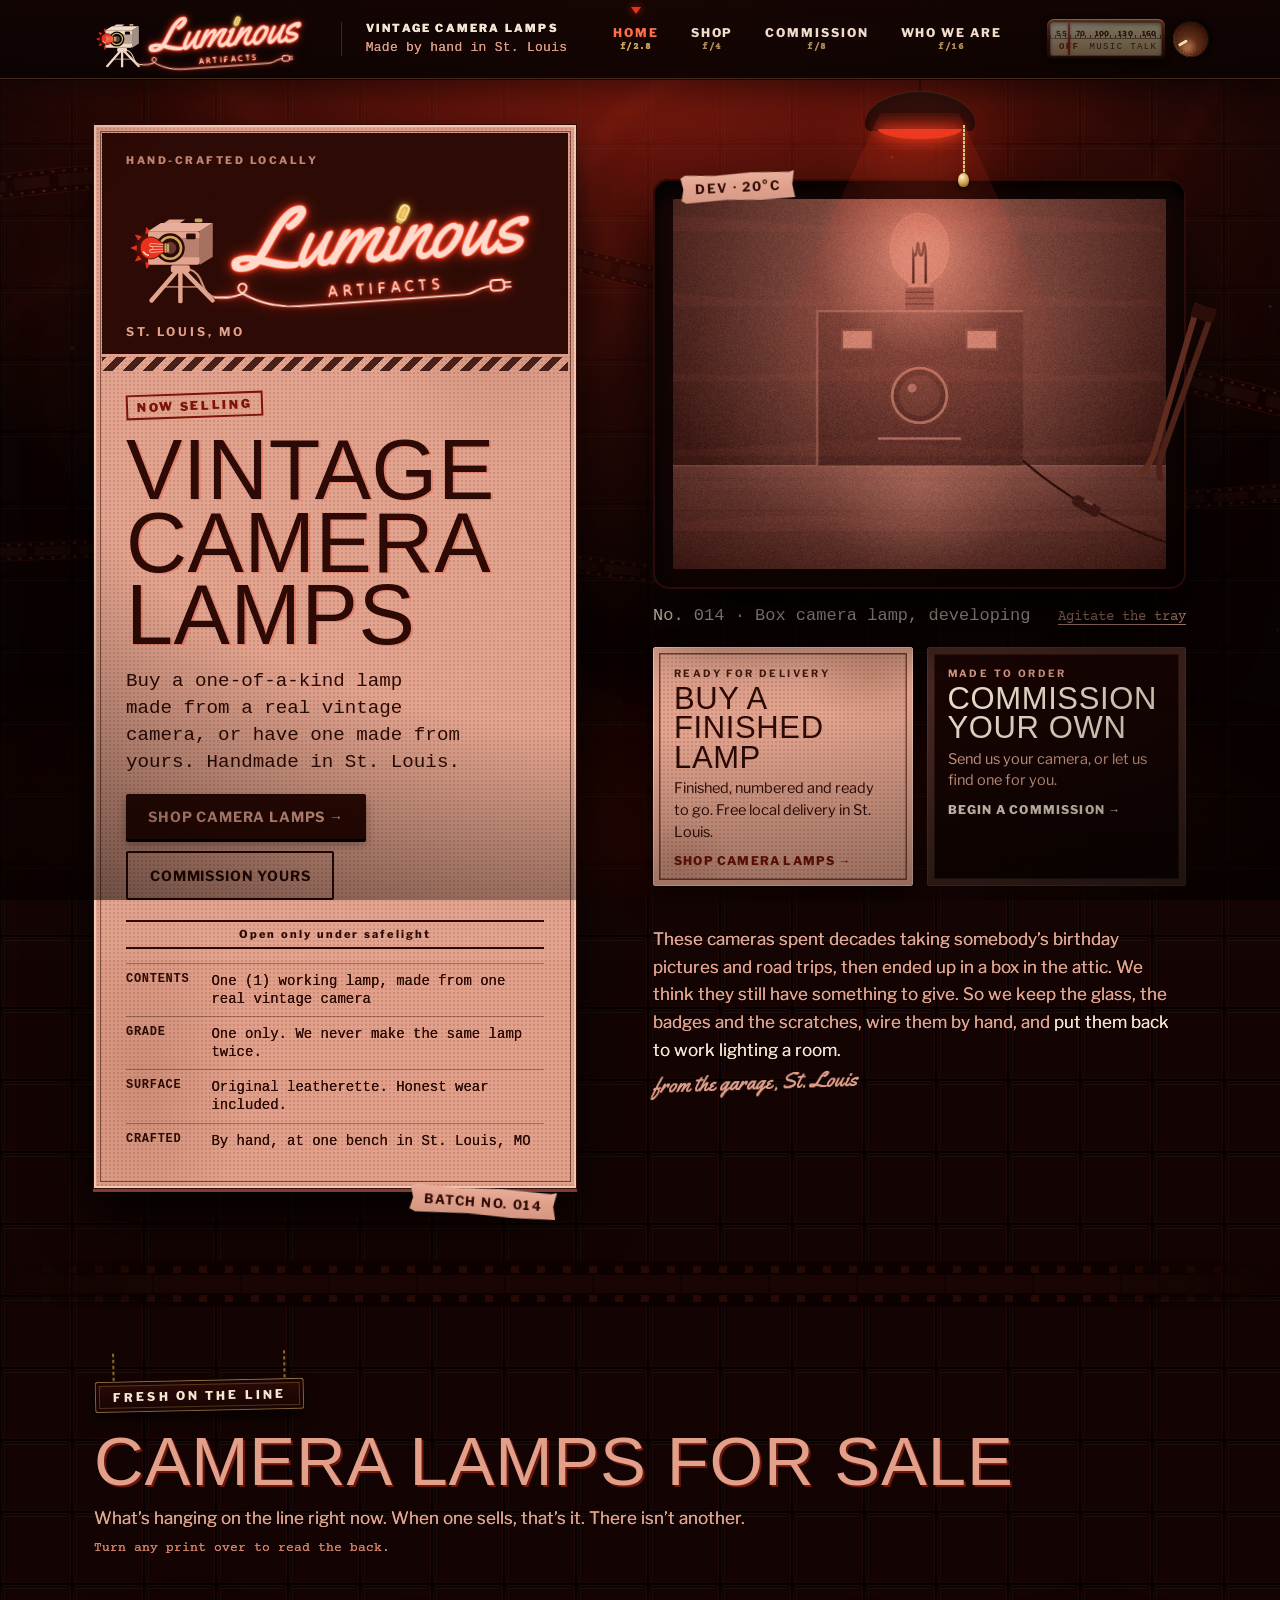
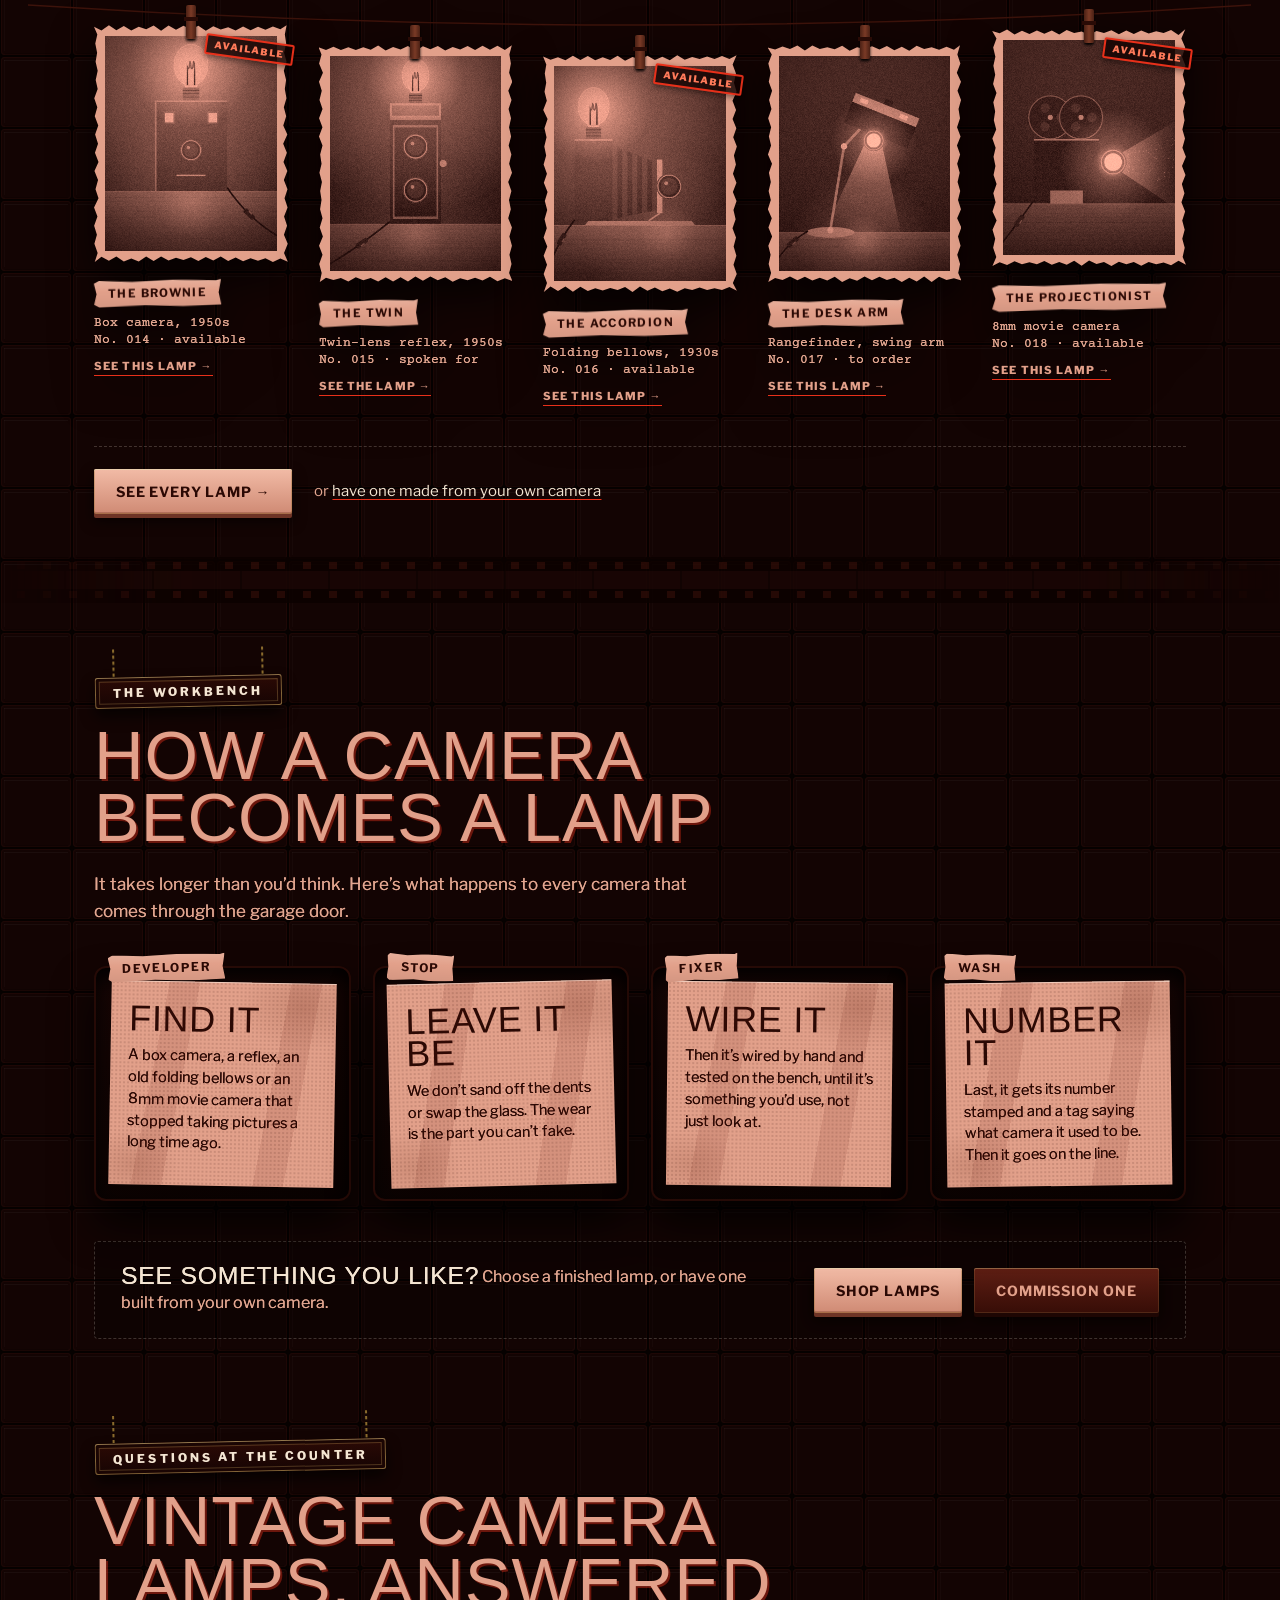
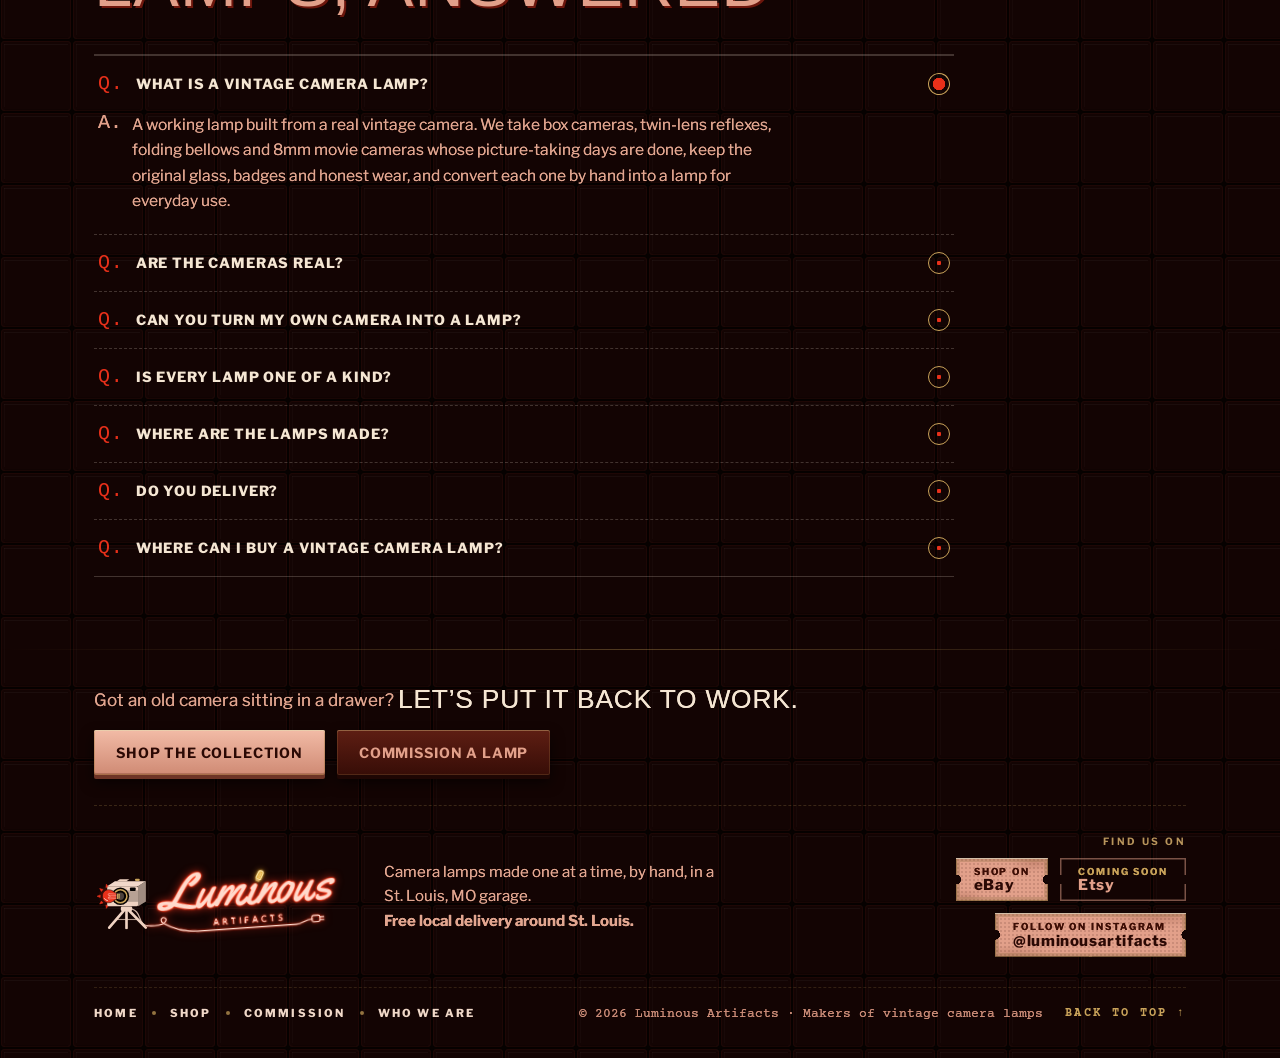
==== index.html @ 8673170c "init" ====
<!doctype html>
<html lang="en">
<head>
<meta charset="utf-8">
<title>Vintage Camera Lamps for Sale, Handmade in St. Louis | Luminous Artifacts</title>
<meta name="viewport" content="width=device-width, initial-scale=1, viewport-fit=cover">
<meta name="description" content="Shop vintage camera lamps, handmade one at a time in St. Louis, MO. Real box cameras, twin-lens reflexes and movie cameras turned into one-of-a-kind lamps.">
<meta name="theme-color" content="#140302">
<meta name="referrer" content="strict-origin-when-cross-origin">
<link rel="icon" href="brand/favicon.svg" type="image/svg+xml">
<link rel="icon" href="brand/favicon-32.png" sizes="32x32" type="image/png">
<link rel="apple-touch-icon" href="brand/apple-touch-icon.png">
<link rel="manifest" href="brand/site.webmanifest">
<meta property="og:type" content="website">
<meta property="og:site_name" content="Luminous Artifacts">
<meta property="og:title" content="Vintage Camera Lamps for Sale, Handmade in St. Louis | Luminous Artifacts">
<meta property="og:description" content="Shop vintage camera lamps, handmade one at a time in St. Louis, MO. Real box cameras, twin-lens reflexes and movie cameras turned into one-of-a-kind lamps.">
<meta property="og:image" content="https://luminousartifacts.store/brand/og-home.jpg">
<meta property="og:image:width" content="1200">
<meta property="og:image:height" content="630">
<meta property="og:image:alt" content="Luminous Artifacts neon sign: a vintage camera lamp on a tripod and the words Vintage Camera Lamps, made in St. Louis">
<meta name="twitter:card" content="summary_large_image">
<meta name="twitter:title" content="Vintage Camera Lamps for Sale, Handmade in St. Louis | Luminous Artifacts">
<meta name="twitter:description" content="Shop vintage camera lamps, handmade one at a time in St. Louis, MO. Real box cameras, twin-lens reflexes and movie cameras turned into one-of-a-kind lamps.">
<meta name="twitter:image" content="https://luminousartifacts.store/brand/og-home.jpg">
<link rel="canonical" href="https://luminousartifacts.store/">
<meta property="og:url" content="https://luminousartifacts.store/">
<meta property="og:locale" content="en_US">
<meta name="robots" content="index,follow,max-image-preview:large">
<meta name="geo.region" content="US-MO">
<meta name="geo.placename" content="St. Louis">
<script type="application/ld+json">{"@context":"https://schema.org","@graph":[{"@type":["Organization","Store"],"@id":"https://luminousartifacts.store/#business","name":"Luminous Artifacts","alternateName":"Luminous Artifacts Vintage Camera Lamps","url":"https://luminousartifacts.store/","logo":"https://luminousartifacts.store/brand/icon-512.png","image":"https://luminousartifacts.store/brand/og-home.jpg","description":"A small family-run workshop in St. Louis, Missouri that converts real vintage cameras into one-of-a-kind lamps by hand, and takes custom commissions from customers’ own cameras.","slogan":"Old cameras, put back to work.","address":{"@type":"PostalAddress","addressLocality":"St. Louis","addressRegion":"MO","addressCountry":"US"},"areaServed":{"@type":"Country","name":"United States"},"knowsAbout":["vintage camera lamps","camera lamp conversion","upcycled vintage cameras","box cameras","twin-lens reflex cameras","folding bellows cameras","8mm movie cameras"],"sameAs":["https://www.instagram.com/luminousartifacts/","https://www.ebay.com/sch/i.html?_ssn=tirol28"]},{"@type":"WebSite","@id":"https://luminousartifacts.store/#website","url":"https://luminousartifacts.store/","name":"Luminous Artifacts","publisher":{"@id":"https://luminousartifacts.store/#business"},"inLanguage":"en-US"},{"@type":"WebPage","@id":"https://luminousartifacts.store/","url":"https://luminousartifacts.store/","name":"Vintage Camera Lamps for Sale, Handmade in St. Louis | Luminous Artifacts","isPartOf":{"@id":"https://luminousartifacts.store/#website"},"about":{"@id":"https://luminousartifacts.store/#business"},"description":"Shop vintage camera lamps, handmade one at a time in St. Louis, MO. Real box cameras, twin-lens reflexes and movie cameras turned into one-of-a-kind lamps."},{"@type":"FAQPage","@id":"https://luminousartifacts.store/#faq","mainEntity":[{"@type":"Question","name":"What is a vintage camera lamp?","acceptedAnswer":{"@type":"Answer","text":"A working lamp built from a real vintage camera. We take box cameras, twin-lens reflexes, folding bellows and 8mm movie cameras whose picture-taking days are done, keep the original glass, badges and honest wear, and convert each one by hand into a lamp for everyday use."}},{"@type":"Question","name":"Are the cameras real?","acceptedAnswer":{"@type":"Answer","text":"Yes. Every lamp starts as a real camera that once took real pictures. The body, the glass and the badges are all its own. No reproductions."}},{"@type":"Question","name":"Can you turn my own camera into a lamp?","acceptedAnswer":{"@type":"Answer","text":"Yes. Send us a camera you already own, a family heirloom included, or ask us to find one for you. Fill out the commission envelope and we write back with a price and a plan. No payment is due until you say yes."}},{"@type":"Question","name":"Is every lamp one of a kind?","acceptedAnswer":{"@type":"Answer","text":"Yes. No two cameras lived the same life, so no two lamps come out the same. Each one is numbered and stamped, and wears a tag naming the camera it used to be."}},{"@type":"Question","name":"Where are the lamps made?","acceptedAnswer":{"@type":"Answer","text":"In our small family-run garage workshop in St. Louis, Missouri. Every lamp is made by hand and shipped from St. Louis."}},{"@type":"Question","name":"Do you deliver?","acceptedAnswer":{"@type":"Answer","text":"Yes. Delivery is free for local orders around St. Louis, and we bring the lamp to you ourselves. Lamps headed farther afield ship from our St. Louis workshop."}},{"@type":"Question","name":"Where can I buy a vintage camera lamp?","acceptedAnswer":{"@type":"Answer","text":"Right here in the shop, or from our eBay store. Follow @luminousartifacts on Instagram to see new lamps as they come off the bench."}}]}]}</script>
<link rel="preload" href="fonts/league-gothic-latin-400-normal.woff2" as="font" type="font/woff2" crossorigin>
<link rel="preload" href="fonts/special-elite-latin-400-normal.woff2" as="font" type="font/woff2" crossorigin>
<link rel="stylesheet" href="fonts/fonts.css">
<link rel="stylesheet" href="site.css">
</head>
<body>
<svg width="0" height="0" style="position:absolute" aria-hidden="true">
  <symbol id="mark" viewBox="0 0 64 64">
    <defs><radialGradient id="halo"><stop offset="0" stop-color="var(--safe)" stop-opacity=".55"/><stop offset="1" stop-color="var(--safe)" stop-opacity="0"/></radialGradient></defs>
    <circle cx="15.34" cy="31.50" r="11.5" fill="url(#halo)"/>
    <g fill="var(--safe)" stroke="var(--safe)" stroke-width=".5" stroke-linejoin="round"><path d="M6.14 30.20L2.94 31.50L6.14 32.80z"/><path d="M7.29 36.14L5.57 39.13L8.89 38.19z"/><path d="M8.89 24.81L5.57 23.87L7.29 26.86z"/><path d="M11.70 40.05L12.13 43.48L14.21 40.72z"/><path d="M14.21 22.28L12.13 19.52L11.70 22.95z"/></g>
    <!-- wooden tripod -->
    <path d="M30 45L15 62.4M34 45L51 62.4M32 45.5V63" stroke="currentColor" stroke-width="2.6" stroke-linecap="round"/>
    <path d="M21.6 54.4h20.8" stroke="currentColor" stroke-width="1.1" opacity=".7"/>
    <rect x="26.4" y="41.6" width="11.2" height="4.4" rx="1.2" fill="currentColor"/>
    <path d="M37.6 44.2c4 1.2 6 4.4 7.4 8.6s3.4 7 7.6 7.8" fill="none" stroke="currentColor" stroke-width="1.3" stroke-linecap="round" opacity=".85"/>
    <!-- the camera, three-quarter view -->
    <path d="M13 21.6L20.6 16.8H51L43.4 21.6z" fill="currentColor"/>
    <path d="M13 21.6L20.6 16.8H51L43.4 21.6z" fill="#fff" opacity=".12"/>
    <path d="M43.4 21.6L51 16.8V36.6L43.4 41.4z" fill="currentColor"/>
    <path d="M43.4 21.6L51 16.8V36.6L43.4 41.4z" fill="var(--mark-bg,#0a0201)" opacity=".34"/>
    <rect x="13" y="21.6" width="30.4" height="19.8" rx="1.6" fill="currentColor"/>
    <rect x="13" y="25.6" width="30.4" height="11.4" fill="var(--mark-bg,#0a0201)" opacity=".24"/>
    <rect x="35.4" y="23" width="5.6" height="3.4" rx=".7" fill="var(--mark-bg,#0a0201)"/>
    <path d="M22.4 16.8l3-2h9.4l-3 2z" fill="currentColor"/>
    <rect x="40.4" y="14.2" width="4.6" height="2.2" rx=".9" fill="var(--gold,#c9a35a)"/>
    <!-- lens -->
    <circle cx="26" cy="31.5" r="8.6" fill="var(--mark-bg,#0a0201)"/>
    <circle cx="26" cy="31.5" r="6.4" fill="none" stroke="var(--gold,#c9a35a)" stroke-width="1.5"/>
    <circle cx="26" cy="31.5" r="3.6" fill="currentColor" opacity=".3"/>
    <!-- edison bulb screwed into the lens -->
    <g transform="translate(26 31.5) rotate(-90) scale(0.82)">
      <rect x="-3.4" y="-4.2" width="6.8" height="1.6" rx=".6" fill="var(--gold,#c9a35a)"/>
      <rect x="-3.1" y="-2.3" width="6.2" height="1.5" rx=".6" fill="var(--gold,#c9a35a)"/>
      <path d="M0 -21.6c-5 0-7.9 3.6-7.9 7.6 0 3.1 1.7 5 2.9 6.5.8 1 1.2 1.8 1.2 2.9h7.6c0-1.1.4-1.9 1.2-2.9 1.2-1.5 2.9-3.4 2.9-6.5 0-4-2.9-7.6-7.9-7.6z" fill="var(--safe)" stroke="var(--mark-bg,#0a0201)" stroke-width=".55"/>
      <path d="M-2.6-5.2l-.6-8.4M-.9-5.2l-.3-9.2M.9-5.2l.3-9.2M2.6-5.2l.6-8.4M-3.2-13.6c.7-1.8 1.4-1.8 2 0s1.4 1.8 2.4 0 1.4-1.8 2 0" fill="none" stroke="#ffd2c2" stroke-width=".55" stroke-linecap="round" opacity=".9"/>
      <path d="M-5.2-15.6a5 5 0 0 1 2.4-3.6" fill="none" stroke="#ffe6da" stroke-width="1" stroke-linecap="round"/>
    </g>
  </symbol>
  <symbol id="wordmark" viewBox="0 0 320 124" overflow="visible">
    <!-- a 1950s diner neon: the name bent in glass tube, the i dotted with a little bulb, ARTIFACTS in the same tube underneath -->
    <defs>
      <filter id="neonR" x="-20%" y="-50%" width="140%" height="200%" color-interpolation-filters="sRGB">
        <feGaussianBlur in="SourceAlpha" stdDeviation="2" result="a"/><feFlood flood-color="#ff3a1a"/><feComposite in2="a" operator="in" result="g1"/>
        <feGaussianBlur in="SourceAlpha" stdDeviation="6.5" result="b"/><feFlood flood-color="#e8301a" flood-opacity=".8"/><feComposite in2="b" operator="in" result="g2"/>
        <feMerge><feMergeNode in="g2"/><feMergeNode in="g1"/><feMergeNode in="SourceGraphic"/></feMerge></filter>
      <filter id="neonY" x="-60%" y="-60%" width="220%" height="220%" color-interpolation-filters="sRGB">
        <feGaussianBlur in="SourceAlpha" stdDeviation="1.6" result="a"/><feFlood flood-color="#ffc23a"/><feComposite in2="a" operator="in" result="g1"/>
        <feGaussianBlur in="SourceAlpha" stdDeviation="5" result="b"/><feFlood flood-color="#ffae2a" flood-opacity=".75"/><feComposite in2="b" operator="in" result="g2"/>
        <feMerge><feMergeNode in="g2"/><feMergeNode in="g1"/><feMergeNode in="SourceGraphic"/></feMerge></filter>
      <clipPath id="neonNoDot" clipPathUnits="userSpaceOnUse"><path clip-rule="evenodd" d="M-40-40H360V160H-40ZM158 8H196V41H158Z"/></clipPath>
    </defs>
    <g filter="url(#neonR)" transform="rotate(-4 160 62)">
      <text x="160" y="74" text-anchor="middle" textLength="276" lengthAdjust="spacingAndGlyphs" font-family="Yellowtail,'Brush Script MT',cursive" font-size="80" fill="#ffd9cb" stroke="#ff4a2a" stroke-width="1.6" paint-order="stroke" clip-path="url(#neonNoDot)">Luminous</text>
      <g class="neon-buzz">
        <!-- a lamp cord: it coils in from the left, runs under the word and ends in a plug -->
        <g fill="none" stroke="#ffd9cb" stroke-width="1.8" stroke-linecap="round" stroke-linejoin="round">
          <path d="M-1.4 97.3c8 1 16 2 24-1c6-2 9-8 4-10s-8 5-2 9c9 6 26 16 54 16h158c10 0 14-6.5 26-6.5"/>
          <rect x="262" y="99.5" width="13" height="10" rx="3"/>
          <path d="M275 102.2h6M275 106.8h6"/>
        </g>
        <text x="162" y="104.5" text-anchor="middle" font-family="'Tilt Neon','Libre Franklin',Arial,sans-serif" font-size="15" letter-spacing="4.5" fill="#ffd9cb" stroke="#ff4a2a" stroke-width=".5" paint-order="stroke">ARTIFACTS</text>
      </g>
    </g>
    <!-- the dot of the i is a little warm-yellow radio bulb (a T14 tube with a spiral filament), floating where the dot would be and tilted with the script -->
    <g class="ibulb lit" filter="url(#neonY)" transform="rotate(-4 160 62)">
      <g fill="none" stroke-linecap="round" stroke-linejoin="round" transform="translate(183.7 28.8) rotate(28) scale(.88) translate(-173.5 -20.5)">
        <path d="M169.1 26.2V17.2c0-3.2 1.9-4.9 4.4-4.9s4.4 1.7 4.4 4.9v9c0 1-.4 1.6-1 2.4H170.1c-.6-.8-1-1.4-1-2.4z" fill="#ffc94a" fill-opacity=".5" stroke="#ffe7a6" stroke-width="2"/>
        <path d="M170.4 30.6h6.2M170.9 32.2h5.2" stroke="#e8c27a" stroke-width="1.3"/>
        <path d="M172.4 28.4L173.5 25.6M174.8 28.4V16.4L173.5 16.4" stroke="#e8c27a" stroke-width=".45" opacity=".85"/>
        <path d="M175.08 24.54L175.02 24.42L174.93 24.30L174.79 24.19L174.63 24.09L174.44 23.99L174.23 23.91L173.99 23.84L173.75 23.78L173.50 23.73L173.25 23.70L173.01 23.68L172.77 23.68L172.56 23.69L172.37 23.70L172.21 23.73L172.07 23.77L171.98 23.81L171.92 23.85L171.90 23.90L171.92 23.95M175.08 23.01L175.02 22.89L174.93 22.77L174.79 22.66L174.63 22.55L174.44 22.46L174.23 22.37L173.99 22.30L173.75 22.25L173.50 22.20L173.25 22.17L173.01 22.15L172.77 22.14L172.56 22.15L172.37 22.17L172.21 22.20L172.07 22.23L171.98 22.27L171.92 22.32L171.90 22.37L171.92 22.41M175.08 21.48L175.02 21.35L174.93 21.24L174.79 21.12L174.63 21.02L174.44 20.93L174.23 20.84L173.99 20.77L173.75 20.71L173.50 20.67L173.25 20.64L173.01 20.62L172.77 20.61L172.56 20.62L172.37 20.64L172.21 20.66L172.07 20.70L171.98 20.74L171.92 20.79L171.90 20.83L171.92 20.88M175.10 20.07L175.08 19.94L175.02 19.82L174.93 19.70L174.79 19.59L174.63 19.49L174.44 19.39L174.23 19.31L173.99 19.24L173.75 19.18L173.50 19.13L173.25 19.10L173.01 19.08L172.77 19.08L172.56 19.09L172.37 19.10L172.21 19.13L172.07 19.17L171.98 19.21L171.92 19.25L171.90 19.30L171.92 19.35M175.10 18.53L175.08 18.41L175.02 18.29L174.93 18.17L174.79 18.06L174.63 17.95L174.44 17.86L174.23 17.77L173.99 17.70L173.75 17.65L173.50 17.60L173.25 17.57L173.01 17.55L172.77 17.54L172.56 17.55L172.37 17.57L172.21 17.60L172.07 17.63L171.98 17.67L171.92 17.72L171.90 17.77L171.92 17.81M175.10 17.00L175.08 16.88L175.02 16.75L174.93 16.64L174.79 16.52L174.63 16.42L174.44 16.33L174.23 16.24L173.99 16.17L173.75 16.11L173.50 16.07L173.25 16.04L173.01 16.02L172.77 16.01L172.56 16.02L172.37 16.04L172.21 16.06L172.07 16.10L171.98 16.14L171.92 16.19L171.90 16.23L171.92 16.28" stroke="#e8b060" stroke-width="0.5" opacity=".55"/>
        <path d="M173.50 25.60L173.75 25.55L173.99 25.50L174.23 25.43L174.44 25.34L174.63 25.25L174.79 25.14L174.93 25.03L175.02 24.91L175.08 24.79L175.10 24.67L175.08 24.54M171.92 23.95L171.98 23.99L172.07 24.03L172.21 24.07L172.37 24.10L172.56 24.11L172.77 24.12L173.01 24.12L173.25 24.10L173.50 24.07L173.75 24.02L173.99 23.96L174.23 23.89L174.44 23.81L174.63 23.71L174.79 23.61L174.93 23.50L175.02 23.38L175.08 23.26L175.10 23.13L175.08 23.01M171.92 22.41L171.98 22.46L172.07 22.50L172.21 22.54L172.37 22.56L172.56 22.58L172.77 22.59L173.01 22.58L173.25 22.56L173.50 22.53L173.75 22.49L173.99 22.43L174.23 22.36L174.44 22.27L174.63 22.18L174.79 22.08L174.93 21.96L175.02 21.85L175.08 21.72L175.10 21.60L175.08 21.48M171.92 20.88L171.98 20.93L172.07 20.97L172.21 21.00L172.37 21.03L172.56 21.05L172.77 21.06L173.01 21.05L173.25 21.03L173.50 21.00L173.75 20.95L173.99 20.90L174.23 20.83L174.44 20.74L174.63 20.65L174.79 20.54L174.93 20.43L175.02 20.31L175.08 20.19L175.10 20.07M171.92 19.35L171.98 19.39L172.07 19.43L172.21 19.47L172.37 19.50L172.56 19.51L172.77 19.52L173.01 19.52L173.25 19.50L173.50 19.47L173.75 19.42L173.99 19.36L174.23 19.29L174.44 19.21L174.63 19.11L174.79 19.01L174.93 18.90L175.02 18.78L175.08 18.66L175.10 18.53M171.92 17.81L171.98 17.86L172.07 17.90L172.21 17.94L172.37 17.96L172.56 17.98L172.77 17.99L173.01 17.98L173.25 17.96L173.50 17.93L173.75 17.89L173.99 17.83L174.23 17.76L174.44 17.67L174.63 17.58L174.79 17.48L174.93 17.36L175.02 17.25L175.08 17.12L175.10 17.00M171.92 16.28L171.98 16.33L172.07 16.37L172.21 16.40L172.37 16.43L172.56 16.45L172.77 16.46L173.01 16.45L173.25 16.43L173.50 16.40" stroke="#fff6d2" stroke-width="0.5"/>
        <path d="M170.6 15.8c.4-1 1.1-1.6 2-1.8" stroke="#fffaf0" stroke-width=".6" opacity=".8"/>
      </g>
    </g>
  </symbol>
  <symbol id="lockup" viewBox="0 0 400 124" overflow="visible">
    <!-- the whole sign: the camera lamp on its tripod, its cord running into the neon and under ARTIFACTS to the plug -->
    <use href="#mark" x="0" y="10" width="104" height="104"/>
    <use href="#wordmark" x="84" y="0" width="320" height="124"/>
  </symbol>
  <symbol id="seal" viewBox="0 0 120 120">
    <circle cx="60" cy="60" r="57" fill="none" stroke="currentColor" stroke-width="2.4"/>
    <circle cx="60" cy="60" r="53" fill="none" stroke="currentColor" stroke-width=".8"/>
    <circle cx="60" cy="60" r="31" fill="none" stroke="currentColor" stroke-width="1.4"/>
    <path id="sealTop" d="M26.2 79.5 A39 39 0 1 1 93.8 79.5" fill="none"/>
    <path id="sealBot" d="M19.3 83.5 A47 47 0 0 0 100.7 83.5" fill="none"/>
    <text font-family="Libre Franklin, Arial, sans-serif" font-weight="800" font-size="8.6" letter-spacing="1.5" fill="currentColor"><textPath href="#sealTop" startOffset="50%" text-anchor="middle">LUMINOUS ARTIFACTS</textPath></text>
    <text font-family="Libre Franklin, Arial, sans-serif" font-weight="700" font-size="7.6" letter-spacing="1.2" fill="currentColor"><textPath href="#sealBot" startOffset="50%" text-anchor="middle">ST. LOUIS, MO</textPath></text>
    
    <use href="#mark" x="38" y="36" width="44" height="44"/>
  </symbol>
</svg>
<div id="iris" aria-hidden="true"><canvas id="irisCanvas"></canvas></div>
<script>try{if(sessionStorage.getItem("lc-iris")==="1")document.getElementById("iris").classList.add("run","shut")}catch(e){}document.documentElement.classList.add("fl");try{if(!localStorage.getItem("lc-visited")&&!matchMedia("(prefers-reduced-motion: reduce)").matches)document.documentElement.classList.add("first")}catch(e){}setTimeout(function(){document.documentElement.classList.remove("fl")},1600)</script>
<canvas id="atmos" aria-hidden="true"></canvas>
<div class="breath" aria-hidden="true"></div>
<div class="haze" aria-hidden="true"><i></i><i></i></div>
<div class="vignette" aria-hidden="true"></div>

<a class="skip" href="#top">Skip to content</a>
<header class="masthead" id="masthead">
  <div class="wrap mh-in">
    <a class="logo" href="./" aria-label="Luminous Artifacts, home"><svg class="wm" role="img" aria-label="Luminous Artifacts"><use href="#lockup"/></svg></a>
    <p class="mh-tag">Vintage camera lamps<span>Made by hand in St. Louis</span></p>
    <nav class="mainnav" id="mainnav" aria-label="Main">
      <ol class="marks" id="marks">
            <li><a href="./" class="on" aria-current="page">Home<small aria-hidden="true">f/2.8</small></a></li>
            <li><a href="shop.html">Shop<small aria-hidden="true">f/4</small></a></li>
            <li><a href="commission.html">Commission<small aria-hidden="true">f/8</small></a></li>
            <li><a href="about.html">Who We Are<small aria-hidden="true">f/16</small></a></li>
          </ol>
      <i class="index" id="lensIndex" aria-hidden="true"></i>
    </nav>
    <div class="mh-tools">
      <button class="sound" id="soundBtn" type="button" data-mode="off" aria-label="Sound: Off. Click to change."><span class="dial" aria-hidden="true"><span class="glass"><span class="scale"><i>55</i><i>70</i><i>100</i><i>130</i><i>160</i></span><span class="bands"><em class="b-off">Off</em><em class="b-music">Music</em><em class="b-talk">Talk</em></span><span class="needle"></span></span></span><span class="knob" aria-hidden="true"></span><span class="sl">Sound<b id="soundState">Off</b></span></button>
      <button class="menu-btn" id="menuBtn" type="button" aria-expanded="false" aria-controls="mainnav" aria-label="Open the site menu"><span class="mb-ap" aria-hidden="true"></span><span class="mb-t" aria-hidden="true"></span></button>
    </div>
  </div>
</header>

<main id="top">
  <div class="wrap bench">
    <div>
      <div class="box">
        <div class="band">
          <div class="kicker">Hand-Crafted Locally</div>
          <div class="bandtop"><svg class="bwm" role="img" aria-label="Luminous Artifacts"><use href="#lockup"/></svg></div>
          <div class="sub"><span>ST. LOUIS, MO</span></div>
        </div>
        <div class="stripes" aria-hidden="true"></div>
                <span class="forsale">Now selling</span><h1><span class="h1-main">Vintage Camera Lamps</span><span class="h1-sub">Buy a one-of-a-kind lamp made from a real vintage camera, or have one made from yours. Handmade in St.&nbsp;Louis.</span></h1><div class="hero-cta"><a class="btn solid" href="shop.html" data-cta="hero-box-shop">Shop camera lamps &rarr;</a><a class="btn" href="commission.html" data-cta="hero-box-commission">Commission yours</a></div>
        <div class="warn">Open only under safelight</div>
        <dl>
          <dt>Contents</dt><dd>One (1) working lamp, made from one real vintage camera</dd>
          <dt>Grade</dt><dd>One only. We never make the same lamp twice.</dd>
          <dt>Surface</dt><dd>Original leatherette. Honest wear included.</dd>
          <dt>Crafted</dt><dd>By hand, at one bench in St. Louis, MO</dd>
        </dl>
        <span class="tape stamp-no">batch no. 014</span>
      </div>
    </div>

    <div class="traywrap">
      <div class="lamp"><div class="cord" aria-hidden="true"></div><div class="hood" aria-hidden="true"></div><div class="glass" aria-hidden="true"></div><div class="cone" aria-hidden="true"></div><button class="pullchain" id="pullChain" type="button" aria-pressed="false" aria-label="Pull the chain to see the tray under one of our lamps" title="Pull for lamp light"><span class="links" aria-hidden="true"></span><span class="bead" aria-hidden="true"></span></button></div>
      <div class="devtray" id="devtray">
        <span class="tape">DEV · 20°C</span>
        <canvas id="trayCanvas" width="640" height="480" role="img" aria-label="A photograph of a vintage camera lamp, lit, developing in a tray"></canvas>
        <svg class="tongs" viewBox="0 0 44 180" aria-hidden="true">
          <path d="M14 0 L18 150 Q19 168 12 178" fill="none" stroke="#5d2a1e" stroke-width="6" stroke-linecap="round"/>
          <path d="M30 0 L26 150 Q25 168 32 178" fill="none" stroke="#4a2016" stroke-width="6" stroke-linecap="round"/>
          <rect x="10" y="0" width="24" height="14" rx="3" fill="#2a0d08"/>
        </svg>
      </div>
      <div class="traycap">
        <span class="hand" id="trayNote">No. 014 &middot; Box camera lamp, developing</span>
        <button type="button" id="agitate">Agitate the tray</button>
      </div>
      <div class="paths">
        <a class="path" href="shop.html" data-cta="hero-shop">
          <span class="pk">Ready for delivery</span>
          <b>Buy a finished lamp</b>
          <span class="pd">Finished, numbered and ready to go. Free local delivery in St. Louis.</span>
          <span class="pgo">Shop camera lamps &rarr;</span>
        </a>
        <a class="path" href="commission.html" data-cta="hero-commission">
          <span class="pk">Made to order</span>
          <b>Commission your own</b>
          <span class="pd">Send us your camera, or let us find one for you.</span>
          <span class="pgo">Begin a commission &rarr;</span>
        </a>
      </div>
      <p class="lede">These cameras spent decades taking somebody&rsquo;s birthday pictures and road trips, then ended up in a box in the attic. We think they still have something to give. So we keep the glass, the badges and the scratches, wire them by hand, and <strong>put them back to work lighting a room.</strong><span class="from">from the garage, St.&nbsp;Louis</span></p>
    </div>
  </div>

<div class="reel" aria-hidden="true"><div class="reel-run"></div></div>
  <section class="line-sec" id="line">
    <div class="wrap">
      <div class="head">
        <div><span class="dept">Fresh on the line</span><h2>Camera Lamps for Sale</h2></div>
        <p>What&rsquo;s hanging on the line right now. When one sells, that&rsquo;s it. There isn&rsquo;t another.<span class="hint">Turn any print over to read the back.</span></p>
      </div>
      <div id="lineRows"></div>
      <div class="seeall"><a class="btn solid" href="shop.html">See every lamp &rarr;</a><span>or <a href="commission.html">have one made from your own camera</a></span></div>
    </div>
  </section>

<div class="reel" aria-hidden="true"><div class="reel-run"></div></div>
  <section class="trays-sec" id="trays">
    <div class="wrap">
      <div class="trays-head">
        <div>
          <span class="dept">The workbench</span>
          <h2>How a Camera Becomes a Lamp</h2>
          <p>It takes longer than you&rsquo;d think. Here&rsquo;s what happens to every camera that comes through the garage door.</p>
        </div>
      </div>
      <div class="trays" id="trayRow">
        <article class="tray">
          <span class="tape">developer</span>
          <div class="sheet"><h3>Find it</h3><p>A box camera, a reflex, an old folding bellows or an 8mm movie camera that stopped taking pictures a long time ago.</p></div>
        </article>
        <article class="tray">
          <span class="tape">stop</span>
          <div class="sheet"><h3>Leave it be</h3><p>We don&rsquo;t sand off the dents or swap the glass. The wear is the part you can&rsquo;t fake.</p></div>
        </article>
        <article class="tray">
          <span class="tape">fixer</span>
          <div class="sheet"><h3>Wire it</h3><p>Then it&rsquo;s wired by hand and tested on the bench, until it&rsquo;s something you&rsquo;d use, not just look at.</p></div>
        </article>
        <article class="tray">
          <span class="tape">wash</span>
          <div class="sheet"><h3>Number it</h3><p>Last, it gets its number stamped and a tag saying what camera it used to be. Then it goes on the line.</p></div>
        </article>
      </div>
      <div class="cta-strip">
        <p><b>See something you like?</b> Choose a finished lamp, or have one built from your own camera.</p>
        <span class="cta-pair"><a class="btn solid" href="shop.html" data-cta="wwd-shop">Shop lamps</a><a class="btn" href="commission.html" data-cta="wwd-commission">Commission one</a></span>
      </div>
    </div>
  </section>

  <section class="faq-sec" id="faq">
    <div class="wrap">
      <div class="faq-head"><span class="dept">Questions at the counter</span><h2>Vintage Camera Lamps, Answered</h2></div>
      <div class="faq">
        <details open><summary>What is a vintage camera lamp?</summary><p>A working lamp built from a real vintage camera. We take box cameras, twin-lens reflexes, folding bellows and 8mm movie cameras whose picture-taking days are done, keep the original glass, badges and honest wear, and convert each one by hand into a lamp for everyday use.</p></details>
        <details><summary>Are the cameras real?</summary><p>Yes. Every lamp starts as a real camera that once took real pictures. The body, the glass and the badges are all its own. No reproductions.</p></details>
        <details><summary>Can you turn my own camera into a lamp?</summary><p>Yes. Send us a camera you already own, a family heirloom included, or ask us to find one for you. Fill out the <a href="commission.html">commission envelope</a> and we write back with a price and a plan. No payment is due until you say yes.</p></details>
        <details><summary>Is every lamp one of a kind?</summary><p>Yes. No two cameras lived the same life, so no two lamps come out the same. Each one is numbered and stamped, and wears a tag naming the camera it used to be.</p></details>
        <details><summary>Where are the lamps made?</summary><p>In our small family-run garage workshop in St. Louis, Missouri. Every lamp is made by hand and shipped from St. Louis.</p></details>
        <details><summary>Do you deliver?</summary><p>Yes. Delivery is free for local orders around St. Louis, and we bring the lamp to you ourselves. Lamps headed farther afield ship from our St. Louis workshop.</p></details>
        <details><summary>Where can I buy a vintage camera lamp?</summary><p>Right here in <a href="shop.html">the shop</a>, or from our <a class="shoplink" data-shop="ebay" href="#">eBay store</a>. Follow <a class="shoplink" data-shop="instagram" href="#">@luminousartifacts</a> on Instagram to see new lamps as they come off the bench.</p></details>
      </div>
    </div>
  </section>
</main>

<footer>
  <div class="wrap">
    <div class="foot-cta">
      <p>Got an old camera sitting in a drawer? <b>Let&rsquo;s put it back to work.</b></p>
      <span class="cta-pair"><a class="btn solid" href="shop.html" data-cta="footer-shop">Shop the collection</a><a class="btn" href="commission.html" data-cta="footer-commission">Commission a lamp</a></span>
    </div>
    <div class="foot-grid">
      <a class="foot-logo" href="#top" aria-label="Luminous Artifacts, back to top"><svg viewBox="0 0 400 124" role="img" aria-label="Luminous Artifacts"><use href="#lockup"/></svg></a>
      <p class="wholine">Camera lamps made one at a time, by hand, in a St. Louis, MO garage. <b>Free local delivery around St.&nbsp;Louis.</b></p>
      <nav class="elsewhere" aria-label="Find us elsewhere">
        <span class="ew-k">Find us on</span>
        <a class="ticket shoplink" data-shop="ebay" href="#"><small>Shop on</small>eBay</a>
        <a class="ticket shoplink" data-shop="etsy" href="#"><small>Shop on</small>Etsy</a>
        <a class="ticket shoplink" data-shop="instagram" href="#" aria-label="Follow @luminousartifacts on Instagram"><small>Follow on Instagram</small>@luminousartifacts</a>
      </nav>
    </div>
    <div class="foot-base">
      <nav class="foot-nav" aria-label="Site">
        <a href="./">Home</a><a href="shop.html">Shop</a><a href="commission.html">Commission</a><a href="about.html">Who We Are</a>
      </nav>
      <p class="fsmall">&copy; 2026 Luminous Artifacts &middot; Makers of vintage camera lamps</p>
      <a class="totop" href="#top">Back to top &uarr;</a>
    </div>
  </div>
</footer>

<script src="site.js"></script>
<script>window.LAMPS=[];</script>
<script src="shop.js"></script>
<script>
/* home: the developing tray and this week's prints */
(function(){
'use strict';
const {reduce,rng,renderScene,order,sfx}=window.LA;
const el=SHOP.el;
/* developer tray */
const tc=document.getElementById('trayCanvas'),tx=tc.getContext('2d'),TW=tc.width,TH=tc.height;
const cache={},photoCache={};
function trayImage(i){const it=SHOWN[i%SHOWN.length];
  const pk=it.image||it.assetId;if(pk){const c=photoCache[pk];if(c)return c;
    if(c===undefined){photoCache[pk]=null;const im=new Image();im.onload=()=>{photoCache[pk]=SHOP.toneCanvas(im,TW,TH);if(reduce)drawTray(performance.now())};im.onerror=()=>{photoCache[pk]=false};im.src=SHOP.src(it)}
    return null}
  const k=it.scene;return cache[k]||(cache[k]=renderScene(k,TW,TH,101+order.indexOf(k)*17))}
const DEV=6500,HOLD=4500;let SHOWN=SHOP.current(),ti=0,start=performance.now()-(reduce?0:DEV*.8);   // the first print is already coming up when you arrive
const note=document.getElementById('trayNote');
function drawTray(now){
  if(window.LA.busy()&&!reduce){requestAnimationFrame(drawTray);start+=16;return}   // hold still while the iris moves
  const el=now-start,p=reduce?1:Math.min(1,el/DEV);
  const dev=.07+.93*Math.pow(p,1.35);   // a faint latent image from the first moment, then it comes up
  // a fresh sheet slides into the tray over the last print, instead of the picture blinking out
  const sl=reduce||prevTi<0?1:Math.min(1,el/650),e=1-Math.pow(1-sl,3),sx=Math.round(TW*(1-e));
  if(sl<1){const pv=trayImage(prevTi);tx.fillStyle='rgb(228,162,140)';tx.fillRect(0,0,TW,TH);if(pv)tx.drawImage(pv,0,0)}
  tx.save();tx.translate(sx,0);
  if(sl<1){tx.fillStyle='rgba(20,3,1,.45)';tx.fillRect(-14,0,14,TH)}
  tx.fillStyle='rgb(228,162,140)';tx.fillRect(0,0,TW,TH);
  const img=trayImage(ti);if(img){tx.globalAlpha=dev;tx.drawImage(img,0,0);tx.globalAlpha=1}
  tx.restore();
  tx.fillStyle='rgba(70,10,4,.18)';tx.fillRect(0,0,TW,TH);
  if(!reduce){const t=now/1000;
    for(let k=0;k<6;k++){const y=((k*97+t*16)%(TH+60))-30;tx.fillStyle='rgba(255,120,90,.045)';tx.beginPath();tx.moveTo(0,y);
      for(let x=0;x<=TW;x+=24)tx.lineTo(x,y+Math.sin(x/70+t*1.3+k)*6);tx.lineTo(TW,y+14);tx.lineTo(0,y+14);tx.fill()}}
  if(!reduce&&el>DEV+HOLD)next();
  if(!reduce&&trayOn)requestAnimationFrame(drawTray);else trayLoop=false;
}
function setNote(){const it=SHOWN[ti%SHOWN.length];note.textContent=SHOP.noOf(it.no)+' \u00b7 '+((it.camera||'Camera').split(',')[0])+' lamp, developing'}
let prevTi=-1;function next(){prevTi=ti;ti=(ti+1)%SHOWN.length;start=performance.now();setNote()}
// only animate the tray while it's on screen and the tab is visible
let trayOn=true,trayLoop=true;
function wakeTray(){if(trayOn&&!trayLoop&&!reduce){trayLoop=true;requestAnimationFrame(drawTray)}}
if('IntersectionObserver' in window)new IntersectionObserver(es=>{trayOn=es[0].isIntersecting;wakeTray()}).observe(tc);
requestAnimationFrame(drawTray);
const dt=document.getElementById('devtray');
document.getElementById('agitate').addEventListener('click',()=>{dt.classList.remove('rock');void dt.offsetWidth;dt.classList.add('rock');sfx.slosh();next();if(reduce)drawTray(performance.now())});


const lineRows=document.getElementById('lineRows');
SHOP.onPrints(items=>{const changed=items!==SHOWN;SHOWN=items;if(changed){ti=0;start=performance.now()-(reduce?0:DEV*.8)}setNote();SHOP.renderLine(lineRows,items.slice(0,5))});
})();
</script>
</body>
</html>
---- fonts/fonts.css ----
/* the typefaces of the site, served from here (all SIL Open Font License) */
@font-face{font-family:'Yellowtail';font-style:normal;font-weight:400;font-display:swap;src:url(yellowtail-latin-400-normal.woff2) format('woff2');unicode-range:U+0000-00FF,U+0131,U+0152-0153,U+02BB-02BC,U+02C6,U+02DA,U+02DC,U+0304,U+0308,U+0329,U+2000-206F,U+20AC,U+2122,U+2191,U+2193,U+2212,U+2215,U+FEFF,U+FFFD}
@font-face{font-family:'Special Elite';font-style:normal;font-weight:400;font-display:swap;src:url(special-elite-latin-400-normal.woff2) format('woff2');unicode-range:U+0000-00FF,U+0131,U+0152-0153,U+02BB-02BC,U+02C6,U+02DA,U+02DC,U+0304,U+0308,U+0329,U+2000-206F,U+20AC,U+2122,U+2191,U+2193,U+2212,U+2215,U+FEFF,U+FFFD}
@font-face{font-family:'League Gothic';font-style:normal;font-weight:400;font-display:swap;src:url(league-gothic-latin-400-normal.woff2) format('woff2');unicode-range:U+0000-00FF,U+0131,U+0152-0153,U+02BB-02BC,U+02C6,U+02DA,U+02DC,U+0304,U+0308,U+0329,U+2000-206F,U+20AC,U+2122,U+2191,U+2193,U+2212,U+2215,U+FEFF,U+FFFD}
@font-face{font-family:'Tilt Neon';font-style:normal;font-weight:400;font-display:swap;src:url(tilt-neon-latin-400-normal.woff2) format('woff2');unicode-range:U+0000-00FF,U+0131,U+0152-0153,U+02BB-02BC,U+02C6,U+02DA,U+02DC,U+0304,U+0308,U+0329,U+2000-206F,U+20AC,U+2122,U+2191,U+2193,U+2212,U+2215,U+FEFF,U+FFFD}
@font-face{font-family:'Courier Prime';font-style:normal;font-weight:400;font-display:swap;src:url(courier-prime-latin-400-normal.woff2) format('woff2');unicode-range:U+0000-00FF,U+0131,U+0152-0153,U+02BB-02BC,U+02C6,U+02DA,U+02DC,U+0304,U+0308,U+0329,U+2000-206F,U+20AC,U+2122,U+2191,U+2193,U+2212,U+2215,U+FEFF,U+FFFD}
@font-face{font-family:'Courier Prime';font-style:normal;font-weight:700;font-display:swap;src:url(courier-prime-latin-700-normal.woff2) format('woff2');unicode-range:U+0000-00FF,U+0131,U+0152-0153,U+02BB-02BC,U+02C6,U+02DA,U+02DC,U+0304,U+0308,U+0329,U+2000-206F,U+20AC,U+2122,U+2191,U+2193,U+2212,U+2215,U+FEFF,U+FFFD}
@font-face{font-family:'Libre Franklin';font-style:normal;font-weight:400;font-display:swap;src:url(libre-franklin-latin-400-normal.woff2) format('woff2');unicode-range:U+0000-00FF,U+0131,U+0152-0153,U+02BB-02BC,U+02C6,U+02DA,U+02DC,U+0304,U+0308,U+0329,U+2000-206F,U+20AC,U+2122,U+2191,U+2193,U+2212,U+2215,U+FEFF,U+FFFD}
@font-face{font-family:'Libre Franklin';font-style:normal;font-weight:700;font-display:swap;src:url(libre-franklin-latin-700-normal.woff2) format('woff2');unicode-range:U+0000-00FF,U+0131,U+0152-0153,U+02BB-02BC,U+02C6,U+02DA,U+02DC,U+0304,U+0308,U+0329,U+2000-206F,U+20AC,U+2122,U+2191,U+2193,U+2212,U+2215,U+FEFF,U+FFFD}
@font-face{font-family:'Libre Franklin';font-style:normal;font-weight:800;font-display:swap;src:url(libre-franklin-latin-800-normal.woff2) format('woff2');unicode-range:U+0000-00FF,U+0131,U+0152-0153,U+02BB-02BC,U+02C6,U+02DA,U+02DC,U+0304,U+0308,U+0329,U+2000-206F,U+20AC,U+2122,U+2191,U+2193,U+2212,U+2215,U+FEFF,U+FFFD}
@font-face{font-family:'Libre Franklin';font-style:normal;font-weight:900;font-display:swap;src:url(libre-franklin-latin-900-normal.woff2) format('woff2');unicode-range:U+0000-00FF,U+0131,U+0152-0153,U+02BB-02BC,U+02C6,U+02DA,U+02DC,U+0304,U+0308,U+0329,U+2000-206F,U+20AC,U+2122,U+2191,U+2193,U+2212,U+2215,U+FEFF,U+FFFD}
---- site.css ----
:root{
  --black:#040100;     /* where the safelight doesn't reach */
  --safe:#e8301a;      /* the bulb */
  --paper:#e2a08a;     /* photo paper under red light */
  --paper-lo:#b97461;  /* paper in shadow */
  --ink:#2b0904;       /* type and grease pencil on paper */
  --text:#d98a72;      /* typed text on the dark */
  --dim:#6e2416;       /* faint labels on the dark */
  --cream:#f5e6d3;--cream-line:rgba(255,240,224,.2);--gold:#c9a35a;--gold-hi:#ead29a;--gold-lo:#7d6230;--gold-line:rgba(201,163,90,.28);
  --f-box:"Libre Franklin","Franklin Gothic Medium","Arial Narrow",Arial,sans-serif;
  --f-type:"Special Elite","American Typewriter","Courier New",monospace;
  --f-script:"Yellowtail","Brush Script MT","Segoe Script",cursive;
  --f-poster:"League Gothic","Oswald","Arial Narrow",Impact,sans-serif;   /* Alternate Gothic, the poster and catalog headline face of the 40s and 50s */
  --f-body:"Courier Prime","Courier New",monospace;                        /* a clean office typewriter for reading */
  --age:radial-gradient(ellipse 40% 30% at 85% 12%,rgba(90,30,10,.16),transparent 70%),radial-gradient(ellipse 30% 25% at 10% 90%,rgba(90,30,10,.14),transparent 70%),radial-gradient(rgba(43,9,4,.13) 1px,transparent 1.4px);
  --age-size:auto,auto,4px 4px;
  /* one spacing system for the whole site */
  --sec:clamp(44px,5.6vw,72px);          /* space above and below every section */
  --sec-first:clamp(26px,3.6vw,48px);    /* the first section sits closer to the header */
  --head-gap:clamp(26px,3.2vw,40px);     /* section heading to its content */
  --stack:clamp(16px,1.8vw,22px);        /* heading to paragraph, paragraph to list */
  --chain:30px;                          /* room for a hanging sign's chains */
  color-scheme:dark;
}
*{box-sizing:border-box}
[hidden]{display:none!important}
html{background:var(--black);scroll-behavior:smooth;overflow-x:clip}
body{margin:0;overflow-x:clip;color:var(--text);font:400 16.5px/1.65 var(--f-body);letter-spacing:.01em;
  background:
    radial-gradient(85vw 85vh at 50% 0%,rgba(232,48,26,.42),rgba(232,48,26,.13) 45%,rgba(0,0,0,.4) 82%) fixed,
    url("data:image/svg+xml,%3Csvg xmlns='http://www.w3.org/2000/svg' width='72' height='72'%3E%3Crect width='72' height='72' fill='%23060100'/%3E%3Crect x='1.5' y='1.5' width='69' height='69' rx='2.5' fill='%23130403'/%3E%3Crect x='1.5' y='1.5' width='69' height='69' rx='2.5' fill='none' stroke='%231e0705' stroke-width='1'/%3E%3Cpath d='M4 4.5h64' stroke='%23fff' stroke-opacity='.035' stroke-width='1.2'/%3E%3Cpath d='M4.5 4v63' stroke='%23fff' stroke-opacity='.02'/%3E%3Cpath d='M68 70h-63' stroke='%23000' stroke-opacity='.35'/%3E%3C/svg%3E"),
    var(--black)}
::selection{background:rgba(201,163,90,.35);color:#fff4e0}
a{color:inherit}
:focus-visible{outline:2px dashed var(--paper);outline-offset:4px}
p{margin:0}
p,dd,small,.out,.lede{text-shadow:0 0 .6px currentColor}
.wrap{max-width:1180px;margin:0 auto;padding-inline:clamp(16px,4vw,44px);position:relative;z-index:2}

/* ---------- shared pieces ---------- */
.tape{display:inline-block;background:linear-gradient(180deg,rgba(255,250,240,.16),rgba(255,250,240,0) 40%,rgba(0,0,0,.06)),var(--paper);color:var(--ink);
  font:700 13px/1 var(--f-box);text-transform:uppercase;letter-spacing:.12em;padding:8px 14px 7px;transform:rotate(var(--r,-1.5deg));text-decoration:none;
  clip-path:polygon(0 10%,4% 0,30% 6%,62% 0,96% 5%,100% 0,98% 50%,100% 96%,70% 100%,40% 94%,4% 100%,0 90%,2% 50%)}
.tape.kick{font-size:13px;font-weight:900;--r:-2deg;padding:7px 14px 6px;margin-bottom:14px}
/* a hanging enamel department sign, the kind that hung over each counter of a camera shop */
.dept{position:relative;display:inline-block;margin:0 0 18px;padding:10px 18px 9px;font:800 12px/1 var(--f-box);letter-spacing:.26em;text-transform:uppercase;color:var(--cream);
  background:linear-gradient(#2c0a05,#160403);border-radius:3px;transform:rotate(-1.2deg);transform-origin:50% -30px;
  box-shadow:inset 0 1px 0 rgba(255,240,224,.12),inset 0 0 0 1px rgba(201,163,90,.6),inset 0 0 0 4px #1a0503,inset 0 0 0 5px rgba(201,163,90,.3),0 8px 14px rgba(0,0,0,.65)}
.dept::before,.dept::after{content:"";position:absolute;bottom:100%;width:2px;height:28px;background:repeating-linear-gradient(#8a6a2c 0 3px,#3a2a10 3px 4px,transparent 4px 6px)}
.dept::before{left:18px}.dept::after{right:18px}
.hand{font-family:var(--f-type);font-style:normal;font-weight:400}
h2{font:400 clamp(2.7rem,5.4vw,4.3rem)/.9 var(--f-poster);text-transform:uppercase;letter-spacing:.012em;color:var(--paper);text-shadow:2px 2px 0 rgba(232,48,26,.42);margin:0;text-wrap:balance}

/* bakelite buttons with a brass edge */
.btn{display:inline-flex;align-items:center;gap:10px;font:700 14px/1 var(--f-box);letter-spacing:.06em;text-transform:uppercase;
  padding:16px 22px 15px;text-decoration:none;cursor:pointer;border:0;border-radius:6px;
  background:linear-gradient(#5e1e13,#370d07);color:var(--paper);
  box-shadow:inset 0 1px 0 rgba(234,210,154,.28),inset 0 0 0 1px rgba(201,163,90,.18),0 4px 0 #1e0603,0 7px 14px rgba(0,0,0,.65);
  transition:transform .05s,box-shadow .05s,filter .15s}
.btn.solid{background:linear-gradient(#f2bba6,#cf8a74);color:var(--ink);
  box-shadow:inset 0 1px 0 rgba(255,244,214,.55),inset 0 0 0 1px rgba(150,110,40,.35),inset 0 -2px 0 rgba(90,30,10,.25),0 4px 0 #6e3426,0 7px 14px rgba(0,0,0,.65)}
.btn:hover{filter:brightness(1.12)}
.btn:active{transform:translateY(3px);box-shadow:inset 0 1px 0 rgba(234,210,154,.2),0 1px 0 #1e0603,0 2px 4px rgba(0,0,0,.6)}
.btn.solid:active{box-shadow:inset 0 1px 0 rgba(255,244,214,.3),0 1px 0 #6e3426,0 2px 4px rgba(0,0,0,.6)}

/* ---------- header: one slim bar, logo on the left, menu on the right; it stays put while you scroll ---------- */
.masthead{position:sticky;top:0;z-index:70;
  background:linear-gradient(rgba(16,4,3,.96),rgba(9,2,1,.93));-webkit-backdrop-filter:blur(8px);backdrop-filter:blur(8px);
  border-bottom:1px solid rgba(201,163,90,.24);box-shadow:0 1px 0 rgba(0,0,0,.6),0 12px 28px rgba(0,0,0,.45)}
.mh-in{display:flex;align-items:center;gap:clamp(14px,2.4vw,32px);min-height:78px}
.masthead .logo{flex:none;display:block;text-decoration:none;color:#f0d3c2;border-radius:6px}
.masthead .wm{display:block;width:216px;height:67px;overflow:visible;--mark-bg:var(--black)}
/* the menu: four stops, each with its f-number; a red aperture pointer sits over the page you're on */
.mainnav{position:relative;margin-left:auto}
/* what we make, said once in the header on every page */
.mh-tag{margin:0;padding-left:clamp(14px,2vw,24px);border-left:1px solid rgba(240,211,194,.18);font:800 11px/1.25 var(--f-box);letter-spacing:.2em;text-transform:uppercase;color:var(--cream);white-space:nowrap}
.mh-tag span{display:block;margin-top:4px;font:400 13px/1.2 var(--f-type);letter-spacing:.02em;text-transform:none;color:#d99a85}
@media (max-width:1180px){.mh-tag{display:none}}
.marks{list-style:none;margin:0;padding:0;display:flex;gap:2px}
.marks a{position:relative;display:grid;justify-items:center;align-content:center;gap:3px;min-height:52px;padding:6px 15px;border-radius:6px;
  text-decoration:none;color:#f2dccb;font:800 12px/1 var(--f-box);letter-spacing:.16em;text-transform:uppercase;white-space:nowrap;transition:color .2s,background .2s}
.marks a small{font:700 10px/1 var(--f-body);letter-spacing:.04em;color:#a98652;text-transform:none}
.marks a:hover{color:var(--paper);background:rgba(255,236,228,.05)}
.marks a:focus-visible{outline:2px dashed var(--paper);outline-offset:2px}
.marks a.on{color:#ff6a48}
.marks a.on small{color:var(--gold)}
.mainnav .index{position:absolute;top:-6px;left:0;width:0;height:0;margin-left:-5px;border-left:5px solid transparent;border-right:5px solid transparent;border-top:7px solid var(--safe);
  filter:drop-shadow(0 0 4px rgba(255,40,20,.8));transition:left .55s cubic-bezier(.3,1.4,.45,1);pointer-events:none}
.mh-tools{display:flex;align-items:center;gap:10px;flex:none}
/* the sound knob: off, music, talk radio */
.sound{display:flex;align-items:center;gap:9px;min-height:44px;background:none;border:0;padding:0;cursor:pointer;color:var(--dim);font:700 10px/1.25 var(--f-box);letter-spacing:.14em;text-transform:uppercase;text-align:left}
.sound .knob{width:40px;height:40px;border-radius:50%;flex:none;position:relative;transition:transform .25s;
  background:radial-gradient(circle at 38% 30%,#f0c4a8 0 6%,#8a3a22 7%,#4a1408 60%,#2a0704);
  box-shadow:0 3px 6px rgba(0,0,0,.8),inset 0 0 0 3px rgba(0,0,0,.25),inset 0 0 0 4px rgba(201,163,90,.45)}
.sound .knob::before{content:"";position:absolute;inset:2px;border-radius:50%;background:repeating-conic-gradient(rgba(0,0,0,.35) 0 4deg,transparent 4deg 12deg);-webkit-mask:radial-gradient(circle,transparent 62%,#000 63%);mask:radial-gradient(circle,transparent 62%,#000 63%)}
.sound .knob::after{content:"";position:absolute;left:50%;top:4px;width:3px;height:11px;margin-left:-1.5px;background:var(--gold-hi);border-radius:2px}
.sound[data-mode="off"] .knob{transform:rotate(-120deg)}
.sound[data-mode="music"] .knob{transform:rotate(0deg)}
.sound[data-mode="talk"] .knob{transform:rotate(120deg)}
.sound:hover .knob{filter:brightness(1.15)}
.sound .sl{display:block;min-width:52px;font:700 9px/1.3 var(--f-box);letter-spacing:.16em;text-transform:uppercase;color:#b9906a}
.sound .sl b{display:block;font:800 12px/1.2 var(--f-box);letter-spacing:.12em;color:var(--cream);margin-top:2px}
/* phones and narrow windows: a Menu button opens the stops as a drop-down list */
.menu-btn{display:none;align-items:center;gap:9px;min-height:44px;padding:0 14px 0 10px;border-radius:999px;border:1.5px solid rgba(226,160,138,.35);
  background:rgba(0,0,0,.3);color:#f2dccb;font:800 11px/1 var(--f-box);letter-spacing:.16em;text-transform:uppercase;cursor:pointer}
.menu-btn:hover{border-color:var(--paper)}
.menu-btn:focus-visible{outline:2px dashed var(--paper);outline-offset:2px}
.mb-ap{position:relative;width:20px;height:20px;border-radius:50%;border:1.5px solid var(--gold);flex:none}
.mb-ap::after{content:"";position:absolute;inset:6px;border-radius:50%;background:var(--safe);transition:inset .25s}
.masthead.open .mb-ap::after{inset:2px}
html{scroll-padding-top:96px}

/* looking through the lens: the iris closes, the view changes, the iris opens and the focus pulls in */
#iris{position:fixed;inset:0;z-index:95;pointer-events:none;display:none}
#iris.run{display:block}
#iris.shut{background:#060606}
#iris canvas{position:absolute;inset:0;width:100%;height:100%;display:block}
/* main always sits above the room (film strips, glow, haze). Without this, the blur of the focus pull or the arrival fade
   turns main into its own layer at level 0 and the film strips draw over the cards until the effect ends */
main{position:relative;z-index:2}
main.pull{filter:blur(5px);transition:none}
main.pull-in{filter:blur(0);transition:filter .6s cubic-bezier(.2,.7,.2,1);will-change:filter}

/* ---------- the room: safelight, haze, drifting film ---------- */
#atmos{position:fixed;inset:0;width:100%;height:100%;pointer-events:none;z-index:1}
.breath{position:fixed;inset:0;pointer-events:none;z-index:1;background:radial-gradient(60vw 50vh at 50% 0%,rgba(255,50,25,.16),transparent 70%);animation:breathe 7s ease-in-out infinite}
@keyframes breathe{0%,100%{opacity:.35}50%{opacity:1}}
.vignette{position:fixed;inset:0;pointer-events:none;z-index:58;background:radial-gradient(ellipse 90% 80% at 50% 40%,transparent 52%,rgba(0,0,0,.7) 100%)}
.haze{position:fixed;left:0;right:0;bottom:0;height:34vh;pointer-events:none;z-index:1;overflow:hidden;opacity:.55}
.haze i{position:absolute;bottom:-10vh;left:-30%;width:160%;height:40vh;border-radius:50%;
  background:radial-gradient(ellipse at 50% 60%,rgba(170,30,15,.22),transparent 65%);animation:drift 38s ease-in-out infinite alternate}
.haze i+i{left:-50%;animation-duration:52s;animation-direction:alternate-reverse;opacity:.7}
@keyframes drift{from{transform:translateX(-8%) scaleY(1)}to{transform:translateX(10%) scaleY(1.25)}}
/* every so often the old safelight stutters */
body.flick .lamp .glass,body.flick .lamp .cone,body.flick .breath{animation:none;opacity:.25;transition:opacity .04s}
/* a film strip between sections stands in for part of the gap, so the rhythm stays even either side of it */
:is(section,.bench):has(+ .reel){padding-bottom:calc(var(--sec) * .6)}
.reel + :is(section,.bench){padding-top:calc(var(--sec) * .6)}
/* sections that open with a hanging sign leave room for its chains */
section:has(.dept){padding-top:calc(var(--sec) + var(--chain))}
.reel + section:has(.dept){padding-top:calc(var(--sec) * .6 + var(--chain))}
/* two sections back to back share one gap instead of stacking two */
:is(section,.bench) + section{padding-top:0}
:is(section,.bench) + section:has(.dept){padding-top:var(--chain)}
/* film between sections, advancing as you scroll */
.reel{position:relative;z-index:2;height:46px;margin-block:0;overflow:hidden;opacity:.85;
  -webkit-mask-image:linear-gradient(90deg,transparent,#000 15%,#000 85%,transparent);mask-image:linear-gradient(90deg,transparent,#000 15%,#000 85%,transparent)}
.reel-run{position:absolute;left:-200px;right:-200px;top:0;bottom:0;will-change:transform;background:
  repeating-linear-gradient(90deg,transparent 0 9px,#2a0b06 9px 17px,transparent 17px 26px) 0 5px/100% 7px no-repeat,
  repeating-linear-gradient(90deg,transparent 0 9px,#2a0b06 9px 17px,transparent 17px 26px) 0 34px/100% 7px no-repeat,
  repeating-linear-gradient(90deg,#120403 0 2px,#1b0705 2px 88px) 0 14px/100% 18px no-repeat,#0c0201}
/* below the fold, things surface out of the paper as they reach the light */
.will-dev{opacity:.5;filter:blur(2.5px) contrast(.5) brightness(.75) sepia(.2);transition:opacity 2.2s ease-out,filter 2.6s cubic-bezier(.3,.6,.2,1)}
.will-dev.developed{opacity:1;filter:none}


@keyframes sway{0%,100%{transform:rotate(-1.1deg)}50%{transform:rotate(1.3deg)}}
.pin{position:absolute;top:-20px;left:50%;width:10px;height:34px;margin-left:-5px;z-index:2;
  background:linear-gradient(90deg,#4a2014,#7a3a26 50%,#4a2014);border-radius:2px;box-shadow:0 2px 3px #000}
.pin::after{content:"";position:absolute;left:-2px;right:-2px;top:12px;height:4px;background:#2a0b06}

.cta-strip{margin-top:var(--head-gap);display:flex;flex-wrap:wrap;align-items:center;justify-content:space-between;gap:16px 28px;padding:22px 26px;border:1.5px dashed var(--cream-line);border-radius:4px;background:rgba(0,0,0,.25)}
.cta-strip p{max-width:60ch;font-size:16px}
.cta-strip b{font-family:var(--f-box);font-weight:800;color:var(--cream)}
.cta-pair{display:flex;flex-wrap:wrap;gap:12px}


/* ---------- footer: the stamp on the back of every print ---------- */
footer{position:relative;z-index:2;padding-block:calc(var(--sec) * .5) 22px;font-size:13px;color:var(--text);
  border-top:1px solid transparent;border-image:linear-gradient(90deg,transparent,rgba(201,163,90,.35),transparent) 1}
footer .wrap{display:grid;gap:30px}
.foot-grid{display:grid;grid-template-columns:250px minmax(0,1fr) auto;gap:22px 40px;align-items:center}
/* the same neon sign as the header, signing off the page */
.foot-logo{display:block;text-decoration:none}
.foot-logo svg{display:block;width:100%;height:auto;aspect-ratio:400/124;color:#f0d3c2;--mark-bg:var(--black);overflow:visible}
.foot-nav{display:flex;flex-wrap:wrap}
.foot-nav a{display:inline-flex;align-items:center;min-height:44px;font:800 11px/1 var(--f-box);letter-spacing:.2em;text-transform:uppercase;color:#f0d8c8;text-decoration:none}
.foot-nav a+a::before{content:"";display:inline-block;width:4px;height:4px;margin:0 14px 2px;border-radius:50%;background:var(--gold);opacity:.7;vertical-align:middle}
.foot-nav a:hover{color:var(--paper)}
.foot-base{display:flex;flex-wrap:wrap;align-items:center;gap:0 22px;padding-top:4px;border-top:1px dashed rgba(201,163,90,.18)}
.foot-base .fsmall{margin-left:auto}
.totop{display:inline-flex;align-items:center;min-height:44px;font:800 10px/1 var(--f-box);letter-spacing:.2em;text-transform:uppercase;color:#a98652;text-decoration:none}
.totop:hover{color:var(--gold-hi)}
.foot-cta{display:flex;flex-wrap:wrap;align-items:center;justify-content:space-between;gap:16px 26px;padding:0 0 30px;border-bottom:1px dashed rgba(201,163,90,.22)}
.foot-cta p{font-size:17px}
.foot-cta b{font-family:var(--f-box);font-weight:800;color:var(--cream)}
.wholine{font-size:15px;max-width:44ch}
.shoplink.pending{opacity:.7;cursor:default}
.elsewhere{display:flex;flex-wrap:wrap;align-items:center;justify-content:flex-end;gap:12px;max-width:430px}
.elsewhere .ew-k{flex-basis:100%;text-align:right}
.elsewhere .ew-k{font:700 10px/1 var(--f-box);letter-spacing:.24em;text-transform:uppercase;color:#b8955c}
.ticket{position:relative;display:grid;gap:2px;padding:9px 18px 8px;text-decoration:none;color:var(--ink);background:var(--age),var(--paper);background-size:var(--age-size),auto;
  font:800 15px/1 var(--f-box);letter-spacing:.04em;transition:transform .15s;
  box-shadow:inset 0 1px 0 rgba(255,250,240,.55),inset 0 0 0 1px rgba(125,98,48,.55),inset 0 0 0 4px rgba(125,98,48,.25);
  -webkit-mask:radial-gradient(circle 5px at 0 50%,transparent 98%,#000) left/51% 100% no-repeat,radial-gradient(circle 5px at 100% 50%,transparent 98%,#000) right/51% 100% no-repeat;
  mask:radial-gradient(circle 5px at 0 50%,transparent 98%,#000) left/51% 100% no-repeat,radial-gradient(circle 5px at 100% 50%,transparent 98%,#000) right/51% 100% no-repeat}
.ticket small{font:700 9.5px/1 var(--f-box);letter-spacing:.2em;text-transform:uppercase;color:#3d0e05}
@media (hover:hover){.ticket:hover{transform:rotate(-2deg) translateY(-2px)}}
footer .fsmall{font-size:12.5px;color:#c88a76}

/* ---------- smaller screens ---------- */
@media (max-width:1100px){.sound .sl{display:none}.marks a{padding:6px 11px;letter-spacing:.12em}}
@media (max-width:1040px){
  .foot-grid{grid-template-columns:220px minmax(0,1fr)}
  .elsewhere{grid-column:1/-1;justify-content:flex-start;max-width:none}
  .elsewhere .ew-k{flex-basis:auto;text-align:left;margin-right:4px}
}
@media (max-width:860px){
  .mh-in{min-height:66px}
  .masthead .wm{width:176px;height:55px}
  .menu-btn{display:inline-flex}
  .mh-tools{margin-left:auto}
  .mainnav{position:absolute;left:0;right:0;top:100%;margin:0;display:none;padding:6px clamp(16px,4vw,44px) 14px;
    background:linear-gradient(#120403,#0a0201);border-bottom:1px solid rgba(201,163,90,.24);box-shadow:0 18px 30px rgba(0,0,0,.6)}
  .masthead.open .mainnav{display:block}
  .marks{flex-direction:column;gap:0}
  .marks li+li{border-top:1px dashed var(--cream-line)}
  .marks a{display:flex;justify-content:space-between;align-items:center;min-height:56px;padding:0 4px;font-size:15px;letter-spacing:.14em;border-radius:0}
  .marks a small{font-size:12px}
  .marks a.on::before{content:"";position:absolute;left:-14px;top:50%;margin-top:-5px;border-top:5px solid transparent;border-bottom:5px solid transparent;border-left:7px solid var(--safe)}
  .mainnav .index{display:none}
  html{scroll-padding-top:82px}
}
@media (max-width:820px){
  .will-dev{filter:none;transition:opacity 1.2s ease-out}
}
@media (max-width:560px){
  .masthead .wm{width:160px;height:50px}
  .mh-in{gap:8px}
  .foot-grid{grid-template-columns:minmax(0,1fr);gap:16px}
  .foot-logo{width:min(240px,72vw)}
  .foot-nav{display:grid;grid-template-columns:1fr 1fr;width:100%}
  .foot-nav a+a::before{display:none}
  .foot-base .fsmall{margin-left:0;flex:1 1 100%;padding-top:6px}
  .elsewhere{gap:8px}
  .ticket{padding:8px 11px 7px;font-size:14px}
  .wholine{font-size:14px;align-self:center}
  .elsewhere .ew-k{flex-basis:100%}
}

@media (max-width:380px){.masthead .wm{width:142px;height:44px}.menu-btn{padding:0 12px 0 9px}}
@media (prefers-reduced-motion:reduce){
  #atmos,.breath{display:none}
  .will-dev{opacity:1;filter:none}
  *,*::before,*::after{animation:none!important;transition:none!important}
  html{scroll-behavior:auto}
}

/* ================= shop pages: the bench, the drying line, the trays, the envelope ================= */
/* main page: the bench, the drying line, the trays and the envelope. Shared pieces live in site.css. */
.lamp{position:absolute;left:50%;top:-96px;transform:translateX(-50%);display:flex;flex-direction:column;align-items:center;pointer-events:none;z-index:1}
.lamp .cord{width:2px;height:22px;background:#2a0b06}
.lamp .hood{width:110px;height:40px;background:linear-gradient(#24100b,#120604);border-radius:50% 50% 6px 6px/80% 80% 6px 6px}
.lamp .glass{width:84px;height:10px;margin-top:-2px;background:var(--safe);border-radius:0 0 40px 40px/0 0 10px 10px;
  box-shadow:0 0 14px 3px rgba(232,48,26,.9),0 10px 70px 20px rgba(232,48,26,.35);animation:on 2.4s ease-out both,glow 7s 2.4s ease-in-out infinite}
.lamp .cone{position:absolute;top:44px;left:50%;width:560px;height:520px;margin-left:-280px;pointer-events:none;
  background:radial-gradient(ellipse 50% 100% at 50% 0,rgba(255,60,30,.17),rgba(255,40,20,.06) 45%,transparent 75%);
  clip-path:polygon(43% 0,57% 0,100% 100%,0 100%);filter:blur(6px);mix-blend-mode:screen;animation:conebreath 7s 2.4s ease-in-out infinite}
@keyframes on{0%,6%{opacity:.15}8%{opacity:1}11%{opacity:.25}13%{opacity:.9}17%{opacity:.4}22%,100%{opacity:1}}
@keyframes glow{0%,100%{box-shadow:0 0 14px 3px rgba(232,48,26,.9),0 10px 70px 20px rgba(232,48,26,.35)}50%{box-shadow:0 0 20px 6px rgba(255,70,40,1),0 10px 110px 40px rgba(232,48,26,.5)}}
@keyframes conebreath{0%,100%{opacity:.75}50%{opacity:1}}

/* ---------- the bench: paper box + developing tray ---------- */
.bench{display:grid;grid-template-columns:minmax(0,.95fr) minmax(0,1.05fr);gap:clamp(36px,6vw,80px);align-items:start;padding-block:var(--sec-first) var(--sec);position:relative}
.box{position:relative;background:var(--age),var(--paper);background-size:var(--age-size),auto;color:var(--ink);transform:none;
  border:2px solid #f3c6b2;background-clip:padding-box;padding:6px;backface-visibility:hidden;outline:1px solid transparent;   /* a crisp printed edge all the way round, the dark band included */
  box-shadow:0 0 0 1px rgba(43,9,4,.9),0 3px 0 1px #7d3e30,0 30px 50px rgba(0,0,0,.8)}
.box .band{background:var(--ink);color:var(--paper);padding:20px 24px 16px;box-shadow:0 0 0 1.5px rgba(43,9,4,.9)}
.box .kicker{font:800 10.5px/1.6 var(--f-box);letter-spacing:.24em;text-transform:uppercase;opacity:.8;margin-bottom:10px}
.bandtop{display:flex;align-items:center;gap:14px}
.bwm{display:block;width:100%;height:auto;aspect-ratio:400/124;color:var(--paper);--mark-bg:var(--ink);overflow:visible;margin:4px 0 0}
.box .sub{display:flex;justify-content:space-between;gap:12px;font:700 12px/1 var(--f-box);letter-spacing:.24em;margin-top:12px}
.stripes{height:14px;background:repeating-linear-gradient(-45deg,var(--ink) 0 7px,transparent 7px 14px);opacity:.85;margin-top:3px}
.box h1{font:400 clamp(2.6rem,4.9vw,3.9rem)/.92 var(--f-poster);text-transform:uppercase;letter-spacing:.01em;margin:22px 24px 18px;text-wrap:balance;text-shadow:2px 1px 0 rgba(232,48,26,.28)}
.box h1 .h1-main{display:block;font-size:clamp(3.4rem,6.6vw,5.6rem);line-height:.86}
.box h1 .h1-sub{display:block;margin-top:16px;font:400 clamp(1.05rem,1.5vw,1.25rem)/1.4 var(--f-type);text-transform:none;letter-spacing:0;text-shadow:none;max-width:30ch}
.box .warn{border-block:2px solid var(--ink);margin:0 24px;padding:7px 0;font:800 11px/1 var(--f-box);letter-spacing:.2em;text-align:center}
.box dl{margin:14px 24px 0;padding:0 0 22px;display:grid;grid-template-columns:auto 1fr;font:400 14px/1.3 var(--f-type)}
.box dt,.box dd{margin:0;padding:8px 0;border-top:1px solid rgba(43,9,4,.35)}
.box dt{font-weight:700;text-transform:uppercase;font-size:12px;letter-spacing:.06em;padding-right:22px}
.box .stamp-no{position:absolute;right:18px;bottom:-30px;transform:rotate(4deg)}
.qc{position:absolute;top:-30px;right:-26px;z-index:3;width:84px;height:84px;border-radius:50%;display:grid;place-content:center;text-align:center;gap:1px;
  background:var(--age),#efe0c8;background-size:var(--age-size),auto;color:var(--ink);transform:rotate(12deg);box-shadow:0 3px 8px rgba(0,0,0,.5);
  border:2px solid var(--ink);outline:1px solid #8a6a2c;outline-offset:-7px}
.qc span{font:800 7.5px/1.2 var(--f-box);letter-spacing:.16em;text-transform:uppercase;max-width:62px;margin-inline:auto}
.qc b{font:400 21px/1 var(--f-type);color:#8a1a0c;transform:rotate(-6deg)}
.lede{margin-top:var(--head-gap);max-width:52ch}
/* the batch tag hangs below the box, so the bench keeps a little extra room underneath */
.bench:has(+ .reel){padding-bottom:calc(var(--sec) * .6 + 30px)}
.lede strong{color:var(--cream);font-weight:400}

.traywrap{position:relative;padding-top:14px;margin-top:40px}
.devtray{position:relative;padding:20px;border-radius:16px;background:linear-gradient(170deg,#1a0605,#0a0201);
  box-shadow:inset 0 0 0 2px #2a0b07,inset 0 14px 30px #000,0 40px 70px rgba(0,0,0,.85)}
.devtray canvas{display:block;width:100%;height:auto;aspect-ratio:4/3;max-width:100%;border-radius:1px}
.devtray .tape{position:absolute;top:-6px;left:28px;--r:-3deg;z-index:2}
.devtray.rock{animation:rock 1.3s ease-in-out}
@keyframes rock{25%{transform:rotate(-.8deg) translateY(2px)}75%{transform:rotate(.8deg)}}
.tongs{position:absolute;right:-14px;top:30%;width:44px;height:180px;transform:rotate(18deg);z-index:3;pointer-events:none}
.traycap{display:flex;justify-content:space-between;align-items:baseline;gap:16px;flex-wrap:wrap;margin-top:18px}
.traycap .hand{font-size:17px;color:var(--cream);line-height:1}
.traycap button{background:none;border:0;padding:0;font:400 14px var(--f-type);color:var(--text);text-decoration:underline;text-underline-offset:4px;cursor:pointer}
.traycap button:hover{color:var(--paper)}

/* two ways in */
.paths{margin-top:var(--stack);display:grid;grid-template-columns:repeat(2,minmax(0,1fr));gap:14px}
.path{display:grid;gap:6px;align-content:start;padding:20px 20px 18px;border-radius:6px;text-decoration:none;color:var(--text);
  background:linear-gradient(rgba(30,6,4,.8),rgba(14,3,2,.8));border:1.5px solid rgba(226,160,138,.3);transition:border-color .2s,transform .2s}
.path:first-child{background:var(--age),var(--paper);background-size:var(--age-size),auto;background-clip:padding-box;color:var(--ink);border-color:#f3c6b2;
  box-shadow:inset 0 0 0 5px var(--paper),inset 0 0 0 6.5px rgba(43,9,4,.6),0 12px 26px rgba(0,0,0,.55)}   /* a crisp printed edge with an inner rule, like a ticket */
.path:first-child:hover{border-color:#fff0e6}
@media (hover:hover){.path:hover{transform:translateY(-3px);border-color:var(--paper)}}
.path .pk{font:700 10px/1 var(--f-box);letter-spacing:.24em;text-transform:uppercase;opacity:.9}
.path:not(:first-child) .pk{color:#e2a08a}
.path b{font:900 21px/1.1 var(--f-box)}
.path .pd{font-size:14.5px;line-height:1.5}
.path .pgo{margin-top:6px;font:800 12px/1 var(--f-box);letter-spacing:.1em;text-transform:uppercase;color:#721306}
.path:not(:first-child) b,.path:not(:first-child) .pgo{color:var(--cream)}

/* ---------- the drying line (shop) ---------- */
.line-sec{padding-block:var(--sec);overflow:hidden}
.line-sec .head{display:flex;flex-wrap:wrap;align-items:baseline;justify-content:space-between;gap:12px 40px;margin-bottom:var(--head-gap)}
.line-sec .head h2{margin-top:2px}
.line-sec .head p{max-width:44ch}
.line-sec .head a.shoplink{color:var(--paper);text-decoration-color:var(--safe);text-underline-offset:3px}
.hint{display:block;margin-top:6px;font-size:13px;color:#cf8068}
.line{position:relative;padding-top:26px}
.line+.line{margin-top:70px}
.line svg.wire{position:absolute;left:-6%;width:112%;top:0;height:60px;overflow:visible}
.prints{display:grid;grid-template-columns:repeat(5,minmax(0,1fr));gap:clamp(14px,2.4vw,32px);align-items:start}
.print{margin:0;position:relative;transform-origin:50% -18px;animation:sway 7s ease-in-out infinite;filter:drop-shadow(0 16px 22px rgba(0,0,0,.75));
  rotate:var(--wind,0deg);transition:rotate .9s cubic-bezier(.3,1.7,.4,1)}
@media (hover:hover){.print:hover{rotate:calc(var(--wind,0deg) + 2.5deg)}}
.print:nth-child(5n+2){animation-delay:-1.4s;margin-top:20px}
.print:nth-child(5n+3){animation-delay:-2.7s;margin-top:30px}
.print:nth-child(5n+4){animation-delay:-.6s;margin-top:20px}
.print:nth-child(5n){animation-delay:-3.8s;margin-top:4px}
.flip{display:block;width:100%;padding:0;border:0;background:none;cursor:pointer;position:relative;transform-style:preserve-3d;transition:transform .8s cubic-bezier(.3,.7,.25,1);color:inherit;font:inherit;text-align:left}
.flip:focus-visible{outline:2px dashed var(--paper);outline-offset:6px}
.print.flipped .flip{transform:rotateY(180deg)}
.face{display:block;background:var(--paper);padding:11px;-webkit-backface-visibility:hidden;backface-visibility:hidden}
.face.front img,.print .front canvas{display:block;width:100%;height:auto;aspect-ratio:4/5;max-width:100%}
.face.front img{object-fit:cover;background:#3a120a;filter:grayscale(1) sepia(1) hue-rotate(-28deg) saturate(2.4) contrast(1.08) brightness(.88)}
/* prints come up in the developer as they reach the light */
.print .face.front>canvas,.print .face.front>img{transition:opacity 1.3s cubic-bezier(.5,0,.3,1),filter 1.6s cubic-bezier(.4,0,.2,1)}
.print.latent .face.front>canvas,.print.latent .face.front>img{opacity:.18;filter:blur(2px) contrast(.5)}
.print.latent .face.front{background:#efc3ad}
.face.back{position:absolute;inset:0;transform:rotateY(180deg);background:var(--age),var(--paper);background-size:var(--age-size),auto;color:var(--ink);
  display:flex;flex-direction:column;justify-content:space-between;padding:18px 16px;overflow:hidden}
.back .bk-h{font:800 9px/1.35 var(--f-box);letter-spacing:.18em;text-transform:uppercase;opacity:.75}
.back svg{width:62%;aspect-ratio:1;height:auto;max-width:100%;align-self:center;color:#8a1a0c;opacity:.6;transform:rotate(-14deg);--mark-bg:var(--paper)}
.back .bk-no{font:900 22px/1 var(--f-box)}
.back .bk-name{font:400 13.5px/1.3 var(--f-type)}
.back .bk-st{align-self:flex-start;border:2px solid #721306;color:#721306;font:900 10px/1 var(--f-box);letter-spacing:.16em;text-transform:uppercase;padding:5px 7px;transform:rotate(-6deg);margin-top:6px}
.print figcaption{margin-top:16px}
.print figcaption .tape{font-size:11.5px;--r:-1deg}
.print figcaption small{display:block;margin-top:8px;font-size:12.5px;line-height:1.4;color:var(--text)}
.print .price{position:relative;display:inline-block;margin-top:8px;padding:4px 9px 3px 16px;background:var(--paper);color:var(--ink);font:800 14px/1 var(--f-box);letter-spacing:.04em;transform:rotate(-2deg);
  clip-path:polygon(8px 0,100% 0,100% 100%,8px 100%,0 50%)}
.print .price::before{content:"";position:absolute;left:7px;top:50%;width:4px;height:4px;margin-top:-2px;border-radius:50%;background:#7a3a26;box-shadow:inset 0 1px 1px rgba(0,0,0,.5)}
.print .price.sold{background:#5a2418;color:var(--paper);text-decoration:line-through}
.print .buyrow{display:flex;flex-wrap:wrap;align-items:center;gap:8px 12px;margin-top:10px}
.print .buy{padding:10px 12px 9px;font-size:11px;letter-spacing:.08em}
.print .ask{display:inline-block;margin-top:0;font:800 11px/1.2 var(--f-box);letter-spacing:.1em;text-transform:uppercase;color:var(--paper);text-decoration:none;border-bottom:1.5px solid var(--safe);padding-bottom:2px}
.print .ask:hover{color:#fff0e8;border-color:var(--paper)}
.promises{list-style:none;margin:var(--head-gap) 0 0;padding:20px 0 0;border-top:1px dashed var(--cream-line);display:grid;grid-template-columns:repeat(4,minmax(0,1fr));gap:18px}
.promises li{display:grid;gap:4px;min-width:0}
.promises b{font:800 13px/1.2 var(--f-box);letter-spacing:.12em;text-transform:uppercase;color:var(--cream)}
.promises span{font-size:14px}
.promises a{color:var(--paper);text-underline-offset:3px;text-decoration-color:var(--safe)}

/* ---------- the owner's negative drawer (editors only) ---------- */
.drawer{margin-top:64px;background:linear-gradient(#2a0c07,#1a0604);border:1px solid #3d130b;border-radius:6px;padding:clamp(18px,3vw,28px);
  box-shadow:inset 0 1px 0 rgba(255,140,110,.12),0 24px 40px rgba(0,0,0,.7)}
.dhead{display:flex;justify-content:space-between;align-items:flex-start;gap:12px 24px;flex-wrap:wrap;margin-bottom:18px}
.dhead b{display:block;font:900 22px/1 var(--f-box);color:var(--paper)}
.dhead span{display:block;margin-top:6px;font-size:14px;color:var(--text)}
.dhead .dcount{font:700 11px/1.3 var(--f-box);letter-spacing:.14em;text-transform:uppercase;color:#b8705a}
.drop{display:grid;place-items:center;text-align:center;gap:6px;padding:34px 18px;border:2px dashed var(--paper-lo);border-radius:4px;cursor:pointer;
  background:repeating-linear-gradient(-45deg,rgba(255,80,50,.03) 0 10px,transparent 10px 20px);transition:background .15s,border-color .15s}
.drop input{position:absolute;width:1px;height:1px;opacity:0;pointer-events:none}
.drop b{font:800 17px/1.2 var(--f-box);color:var(--paper)}
.drop span{font-size:14px;color:var(--text);max-width:52ch}
.drop.over,.drop:hover{border-color:var(--paper);background:rgba(255,80,50,.08)}
.drop:focus-within{outline:2px dashed var(--paper);outline-offset:4px}
.dstatus{min-height:1.6em;margin-top:12px;font-size:14px;color:var(--paper)}
.dlist{list-style:none;margin:8px 0 0;padding:0;display:grid;gap:12px}
.dlist li{display:grid;grid-template-columns:72px minmax(0,1fr) auto;gap:16px;align-items:center;background:rgba(0,0,0,.25);border:1px solid #2e0e08;padding:10px;border-radius:4px}
.dlist img{width:72px;height:90px;object-fit:cover;filter:grayscale(1) sepia(1) hue-rotate(-28deg) saturate(2.4) brightness(.9)}
.dfields{display:grid;grid-template-columns:90px minmax(0,1.3fr) minmax(0,1.3fr) 130px;gap:8px 10px;min-width:0}
.dfields label:nth-child(5){grid-column:1/2}.dfields label:nth-child(6){grid-column:2/-1}
.dfields label{display:grid;gap:3px;font:700 9.5px/1 var(--f-box);letter-spacing:.14em;text-transform:uppercase;color:#b8705a;min-width:0}
.dfields input,.dfields select{width:100%;min-width:0;background:#0d0302;border:1px solid #3d130b;color:var(--paper);font:400 16px/1.2 var(--f-type);padding:8px;border-radius:2px}
.dfields input:focus,.dfields select:focus{outline:none;border-color:var(--paper-lo)}
.dact{display:flex;gap:6px;flex-wrap:wrap;justify-content:flex-end}
.dact button{background:#0d0302;border:1px solid #3d130b;color:var(--text);font:700 11px/1 var(--f-box);letter-spacing:.08em;text-transform:uppercase;padding:8px 10px;border-radius:3px;cursor:pointer}
.dact button:hover{color:var(--paper);border-color:var(--paper-lo)}
.dact button:disabled{opacity:.35;cursor:default}
.dact button.really{background:var(--safe);color:var(--black);border-color:var(--safe)}
.reqs{margin-top:26px;padding-top:18px;border-top:1px dashed #3d130b;display:grid;gap:6px}
.reqs>b{font:900 17px/1 var(--f-box);color:var(--paper)}
.rq-note{font-size:13px;color:#b8705a}
#reqList{list-style:none;margin:8px 0 0;padding:0;display:grid;gap:10px}
#reqList li{background:rgba(0,0,0,.25);border:1px solid #2e0e08;border-radius:4px;padding:12px 14px;font-size:14px;min-width:0;overflow-wrap:anywhere}
#reqList .rq-empty{color:var(--dim)}
.rq-h{display:flex;flex-wrap:wrap;gap:4px 10px;align-items:baseline}
.rq-h b{font:800 14px/1.2 var(--f-box);color:var(--paper)}
.rq-h time{margin-left:auto;font-size:12px;color:var(--dim)}
.rq-msg{margin-top:6px;font-style:italic}

/* ---------- what we do: four trays ---------- */
.trays-sec{padding-block:var(--sec)}
.trays-head{margin-bottom:var(--head-gap)}
.trays-head p{margin-top:var(--stack);max-width:52ch}
.trays{display:grid;grid-template-columns:repeat(4,minmax(0,1fr));gap:22px}
.tray{position:relative;padding:16px;border-radius:12px;background:linear-gradient(170deg,#170504,#090201);
  box-shadow:inset 0 0 0 2px #260a06,inset 0 10px 22px #000,0 24px 40px rgba(0,0,0,.8)}
.tray .tape{position:absolute;top:-12px;left:14px;font-size:12px;z-index:2}
.tray:nth-child(2) .tape{--r:2deg}.tray:nth-child(3) .tape{--r:-2.5deg}.tray:nth-child(4) .tape{--r:1deg}
.sheet{position:relative;background:var(--age),var(--paper);background-size:var(--age-size),auto;color:var(--ink);padding:22px 18px 20px;transform:rotate(var(--sr,1deg));min-height:100%;overflow:hidden;box-shadow:inset 0 1px 0 rgba(255,250,240,.5)}
.tray:nth-child(2) .sheet{--sr:-1.4deg}.tray:nth-child(3) .sheet{--sr:.6deg}.tray:nth-child(4) .sheet{--sr:-.8deg}
.sheet::after{content:"";position:absolute;inset:-40%;pointer-events:none;background:repeating-linear-gradient(100deg,transparent 0 40px,rgba(90,14,6,.10) 40px 70px,transparent 70px 120px)}
.sheet h3{font:400 36px/.9 var(--f-poster);text-transform:uppercase;margin:0 0 10px;letter-spacing:.02em}
.sheet p{font-size:14.5px;line-height:1.5}
/* ---------- commission: the lab envelope ---------- */
.env-sec{padding-block:var(--sec)}
.env-grid{display:grid;grid-template-columns:minmax(0,.8fr) minmax(0,1.2fr);gap:clamp(30px,6vw,80px);align-items:start}
.env-grid>div>p{margin-top:var(--stack);max-width:42ch}
.howorder{list-style:none;counter-reset:o;margin:var(--head-gap) 0 0;padding:0;display:grid;gap:12px;max-width:48ch}
.howorder li{counter-increment:o;position:relative;padding-left:42px;min-height:28px;font-size:15px;line-height:1.5}
.howorder li::before{content:counter(o);position:absolute;left:0;top:-1px;display:grid;place-items:center;width:28px;height:28px;border-radius:50%;border:1.5px solid var(--cream-line);font:800 13px/1 var(--f-box);color:var(--paper)}
.howorder b{font-family:var(--f-box);font-weight:800;color:var(--cream)}
form.env{position:relative;background:var(--age),var(--paper);background-size:var(--age-size),auto;color:var(--ink);padding:0 0 26px;box-shadow:inset 0 1px 0 rgba(255,250,240,.5),0 30px 50px rgba(0,0,0,.8);transform:rotate(-.6deg)}
.env .flap{height:46px;background:var(--paper-lo);clip-path:polygon(0 0,100% 0,96% 100%,4% 100%)}
.env .closer{position:absolute;left:0;right:0;top:0;height:52%;z-index:3;background:linear-gradient(180deg,#c47f6b,#b06a57);
  clip-path:polygon(0 0,100% 0,50% 100%);transform-origin:50% 0;transform:perspective(800px) rotateX(-92deg);transition:transform .55s cubic-bezier(.5,0,.3,1.2);pointer-events:none}
.env.sealed .closer{transform:perspective(800px) rotateX(0deg)}
.env .top{display:flex;justify-content:space-between;align-items:flex-start;gap:16px;padding:20px 26px 12px;border-bottom:2px solid var(--ink)}
.env .top b{display:block;font:800 18px/1.05 var(--f-box)}
.env .top span{font:700 11px/1.4 var(--f-box);letter-spacing:.1em;text-transform:uppercase}
.env .no{font:400 17px/1 var(--f-type);letter-spacing:.08em;white-space:nowrap}
.env .rows{padding:6px 26px 0}
.env .f{display:grid;grid-template-columns:150px minmax(0,1fr);align-items:end;gap:12px;padding:12px 0 0}
.env .f.tall{align-items:start}
.env label{font:700 12px/1.2 var(--f-box);letter-spacing:.08em;text-transform:uppercase}
.env input[type=text],.env input[type=email]{width:100%;background:transparent;border:0;border-bottom:1.5px dotted var(--ink);color:var(--ink);font:400 17px/1.2 var(--f-type);padding:6px 2px}
.env textarea{width:100%;background:transparent;border:1.5px dotted var(--ink);color:var(--ink);font:400 15.5px/1.5 var(--f-type);padding:8px;resize:vertical;min-height:72px}
.env input::placeholder,.env textarea::placeholder{color:rgba(43,9,4,.38)}
.env input:focus{outline:none;border-bottom-style:solid}
.env textarea:focus{outline:none;border-style:solid}
.env fieldset{border:0;margin:18px 0 0;padding:0;display:grid;grid-template-columns:150px minmax(0,1fr);gap:12px}
.env legend{float:left;font:700 12px/1.2 var(--f-box);letter-spacing:.08em;text-transform:uppercase;padding:0;margin:0 12px 0 0;width:150px}
.env .opts{display:flex;flex-wrap:wrap;gap:6px 18px;font-size:14.5px}
.env .opts label{font:400 14.5px var(--f-type);text-transform:none;letter-spacing:0;display:flex;gap:7px;align-items:center;cursor:pointer}
.env input[type=radio]{accent-color:var(--ink);width:15px;height:15px;margin:0}
.env .hp{position:absolute!important;left:-9999px;width:1px;height:1px;overflow:hidden}
.env .send{display:flex;flex-wrap:wrap;align-items:center;gap:14px 20px;padding:24px 26px 0}
.env .send .btn{color:var(--paper);background:var(--ink)}
.env .send .btn:hover{background:var(--safe);color:var(--black)}
.env .out{font-size:13.5px;line-height:1.45;max-width:36ch}
.stamp{position:absolute;right:26px;top:110px;z-index:4;font:900 22px/1 var(--f-box);letter-spacing:.1em;color:#8a1a0c;
  border:3px double #8a1a0c;padding:8px 12px;transform:rotate(-14deg) scale(1.6);opacity:0;pointer-events:none;mix-blend-mode:multiply;transition:transform .18s cubic-bezier(.2,1.4,.4,1),opacity .1s}
.stamp small{display:block;font-size:10px;letter-spacing:.2em;margin-top:5px;text-align:center}
.env.sealed .stamp{opacity:.85;transform:rotate(-14deg) scale(1);transition-delay:.55s}
.sent{margin-top:22px;padding:20px 22px;border:2px solid var(--paper-lo);border-radius:4px;background:rgba(0,0,0,.3);display:grid;gap:10px;justify-items:start}
.sent b{font:800 18px/1.2 var(--f-box);color:var(--cream)}
.sent p{font-size:15px;line-height:1.55}

/* ---------- smaller screens ---------- */
@media (max-width:960px){
  .bench,.env-grid{grid-template-columns:minmax(0,1fr)}
  .trays{grid-template-columns:repeat(2,minmax(0,1fr));row-gap:34px}
  .prints{grid-template-columns:repeat(3,minmax(0,1fr))}
  .promises{grid-template-columns:repeat(2,minmax(0,1fr))}
  .tongs,.lamp{display:none}
  .traywrap{margin-top:0}
}
@media (max-width:860px){
  .dfields{grid-template-columns:repeat(2,minmax(0,1fr))}
  .dlist li{grid-template-columns:60px minmax(0,1fr)}
  .dlist img{width:60px;height:75px}
  .dact{grid-column:1/-1;justify-content:flex-start}
}
/* phones: thumb-sized targets, no zoom on focus */
@media (max-width:820px){
  .env input[type=text],.env input[type=email],.env textarea{font-size:16px}
  .env .rows{padding:6px 18px 0}.env .top{padding:16px 18px 10px}.env .send{padding:20px 18px 0}
  .traycap button,.promises a,.print .ask{display:inline-flex;align-items:center;min-height:44px}
  .line-sec .head a.shoplink{display:inline;padding-block:12px}
  .print .ask{border-bottom:0;text-decoration:underline;text-decoration-color:var(--safe);text-underline-offset:4px}
  .env .opts label{min-height:40px}
}
@media (max-width:560px){
  .trays{grid-template-columns:minmax(0,1fr)}
  .prints{grid-template-columns:repeat(2,minmax(0,1fr))}
  .print{margin-top:0!important}
  .env .f,.env fieldset{grid-template-columns:minmax(0,1fr);gap:2px}
  .env legend{float:none;width:auto;margin-bottom:6px}
  .stamp{top:auto;bottom:70px;right:22px;font-size:16px;padding:6px 9px;transform:rotate(-14deg) scale(1.1)}
  .qc{top:auto;right:auto;bottom:-30px;left:-8px;width:72px;height:72px}.qc b{font-size:17px}
  .box .sub{flex-direction:column;gap:6px}
  .box .kicker{letter-spacing:.14em;font-size:9.5px}
}
@media (max-width:480px){.paths{grid-template-columns:minmax(0,1fr)}}
@media (max-width:960px){
  .traywrap{display:flex;flex-direction:column}
  .traywrap .paths{order:-1;margin:0 0 calc(var(--head-gap) + 10px)}
}
/* phones: the box keeps its headline and loses the spec sheet, so the two ways in sit near the top */
@media (max-width:560px){.box dl{display:none}.box .warn{margin-bottom:22px}.qc{top:-24px;right:-8px;bottom:auto;left:auto;width:64px;height:64px}.qc b{font-size:15px}.qc span{font-size:6.5px}}
@media (max-width:380px){
  .box .sub{flex-direction:column;gap:6px;letter-spacing:.16em;font-size:11px}
  .qc{width:62px;height:62px}.qc b{font-size:15px}
}
@media (prefers-reduced-motion:reduce){
  .print.latent .face.front>canvas,.print.latent .face.front>img{opacity:1;filter:none}
}

/* ================= structure added with the separate pages ================= */
/* a page's own title is set like the section headings */
h1.ph,h2.ph{font:400 clamp(2.9rem,6vw,4.8rem)/.9 var(--f-poster);text-transform:uppercase;letter-spacing:.012em;color:var(--paper);text-shadow:2px 2px 0 rgba(232,48,26,.42);margin:0;text-wrap:balance}
/* home: the line ends with a way into the full shop */
.seeall{display:flex;flex-wrap:wrap;align-items:center;gap:14px 22px;margin-top:var(--head-gap);padding-top:var(--stack);border-top:1px dashed var(--cream-line)}
.seeall span{font-size:15px}
.seeall span a{color:var(--cream);text-decoration-color:var(--safe);text-underline-offset:3px}
/* shop: the filter is a row of darkroom tabs */
.filters{display:flex;flex-wrap:wrap;align-items:center;gap:8px;margin:0 0 calc(var(--head-gap) * .6)}
.filters button{min-height:44px;padding:0 16px;border-radius:999px;border:1.5px solid rgba(226,160,138,.3);background:rgba(0,0,0,.25);color:#f2dccb;cursor:pointer;
  font:800 11px/1 var(--f-box);letter-spacing:.16em;text-transform:uppercase;transition:border-color .2s,background .2s,color .2s}
.filters button:hover{border-color:var(--paper)}
.filters button.on{background:var(--paper);border-color:var(--paper);color:var(--ink)}
.fcount{margin-left:auto;font:700 10px/1 var(--f-box);letter-spacing:.2em;text-transform:uppercase;color:#a98652}
.empty{margin:20px 0 0;font-size:16px}.empty a{color:var(--cream)}
@media (max-width:820px){.seeall span a,.lamp-missing a,.lamp-specs a,.empty a,.faq details p a{display:inline;padding-block:12px}}
.shop-sec .promises{margin-top:var(--head-gap)}
/* a single lamp: the print hangs on the left, its tag and details on the right */
.lamp-sec{padding-block:var(--sec-first) var(--sec)}
.back{display:inline-flex;align-items:center;min-height:44px;margin-bottom:calc(var(--stack) * .5);font:800 11px/1 var(--f-box);letter-spacing:.18em;text-transform:uppercase;color:#f2dccb;text-decoration:none}
.back:hover{color:var(--paper)}
.lampcard{display:grid;grid-template-columns:minmax(0,1fr) minmax(0,1fr);gap:clamp(32px,6vw,84px);align-items:start;margin-top:var(--chain)}
.lamp-photo{position:relative;margin:0;transform:rotate(-1.2deg);transform-origin:50% -18px;filter:drop-shadow(0 22px 30px rgba(0,0,0,.75))}
.lamp-photo .pin{top:-22px}
.lamp-frame{background:var(--paper);padding:14px}
.lamp-frame canvas,.lamp-frame img{display:block;width:100%;height:auto;aspect-ratio:4/5;max-width:100%;object-fit:cover}
.lamp-frame img{filter:grayscale(1) sepia(1) hue-rotate(-28deg) saturate(2.4) contrast(1.08) brightness(.88)}
.lamp-info{min-width:0}
.lamp-cam{margin-top:var(--stack);font-size:17px;color:var(--cream)}
.lamp-buy{display:flex;flex-wrap:wrap;align-items:center;gap:12px 18px;margin:var(--stack) 0}
.lamp-price{position:relative;display:inline-block;padding:7px 14px 6px 22px;background:var(--paper);color:var(--ink);font:400 30px/1 var(--f-poster);letter-spacing:.03em;transform:rotate(-2deg);
  clip-path:polygon(10px 0,100% 0,100% 100%,10px 100%,0 50%)}
.lamp-price::before{content:"";position:absolute;left:9px;top:50%;width:5px;height:5px;margin-top:-2.5px;border-radius:50%;background:#7a3a26}
.lamp-price.sold{background:#5a2418;color:var(--paper);text-decoration:line-through}
.lamp-status{border:2px solid currentColor;color:var(--paper);font:900 11px/1 var(--f-box);letter-spacing:.18em;text-transform:uppercase;padding:7px 9px 6px;transform:rotate(-4deg)}
.lamp-status[data-open="false"]{color:#ff6a48}
.lamp-details{margin-top:var(--stack);max-width:52ch;font-size:16px;white-space:pre-line}
.lamp-specs{margin:var(--head-gap) 0 0;display:grid;grid-template-columns:auto minmax(0,1fr);font-size:14.5px;max-width:560px}
.lamp-specs dt,.lamp-specs dd{margin:0;padding:10px 0;border-top:1px dashed var(--cream-line)}
.lamp-specs dt{padding-right:22px;font:800 10.5px/1.6 var(--f-box);letter-spacing:.16em;text-transform:uppercase;color:#a98652}
.lamp-specs a{color:var(--cream);text-decoration-color:var(--safe);text-underline-offset:3px}
.lamp-missing{padding-block:var(--sec)}.lamp-missing p{margin-top:var(--stack)}.lamp-missing a{color:var(--cream)}
@media (max-width:860px){.lampcard{grid-template-columns:minmax(0,1fr)}.lamp-photo{max-width:440px}}
/* the commission page leads straight into the envelope */
main > .env-sec:first-child{padding-top:calc(var(--sec-first) + var(--chain))}

/* skip link for keyboard visitors */
.skip{position:absolute;left:12px;top:-60px;z-index:200;padding:12px 16px;background:var(--paper);color:var(--ink);font:800 12px/1 var(--f-box);letter-spacing:.14em;text-transform:uppercase;text-decoration:none;border-radius:4px}
.skip:focus{top:12px}

/* ================= questions at the counter (home) ================= */
.faq-sec{padding-block:var(--sec)}
.faq-head{margin-bottom:var(--head-gap)}
.faq{display:grid;gap:12px;max-width:860px}
.faq details{border:1.5px dashed var(--cream-line);border-radius:6px;background:rgba(0,0,0,.28);transition:border-color .2s,background .2s}
.faq details[open]{border-style:solid;border-color:rgba(226,160,138,.35);background:rgba(20,4,3,.55)}
.faq summary{list-style:none;cursor:pointer;display:flex;align-items:center;justify-content:space-between;gap:16px;min-height:56px;padding:12px 18px;
  font:800 14px/1.3 var(--f-box);letter-spacing:.06em;text-transform:uppercase;color:var(--cream)}
.faq summary::-webkit-details-marker{display:none}
/* an aperture mark that opens when the answer does */
.faq summary::after{content:"";flex:none;width:20px;height:20px;border-radius:50%;border:1.5px solid var(--gold);
  background:radial-gradient(circle,var(--safe) 0 2px,transparent 2.5px);transition:background .25s,transform .25s}
.faq details[open] summary::after{background:radial-gradient(circle,var(--safe) 0 6px,transparent 6.5px);transform:rotate(60deg)}
.faq summary:hover{color:var(--paper)}
.faq summary:focus-visible{outline:2px dashed var(--paper);outline-offset:-4px}
.faq details p{padding:0 18px 18px;max-width:66ch;font-size:15.5px;line-height:1.65}
.faq details p a{color:var(--cream);text-decoration-color:var(--safe);text-underline-offset:3px}
.trays-sec + .faq-sec{padding-top:0}
/* the home lede is a note from the garage, signed by hand */
.bench .lede .from{display:block;margin-top:12px;font:400 1.35rem/1 Yellowtail,cursive;color:var(--paper);transform:rotate(-2deg);transform-origin:left}

/* ---------- retro finish: printed-label frames, square shop corners, a ledger for questions ---------- */
/* the hero box: an inner printed rule a few millimetres in, like a 1950s carton label; it reads cream on the dark band and ink on the paper */
.box::after{content:"";position:absolute;inset:3.5px;border:1.5px solid rgba(43,9,4,.55);pointer-events:none;z-index:2}   /* the printed rule sits just outside the dark band and the hazard stripes, never across them */
.box .band{box-shadow:none}
/* shop fittings get the square corners of printed stock, not app rounding */
.btn,.path,.menu-btn,.filters button{border-radius:2px}
.path:first-child{box-shadow:inset 0 0 0 5px var(--paper),inset 0 0 0 6.5px rgba(43,9,4,.6),0 12px 26px rgba(0,0,0,.55)}
.path:not(:first-child){box-shadow:inset 0 0 0 5px rgba(14,3,2,.0),inset 0 0 0 6.5px rgba(226,160,138,.22)}
.path b{font:400 31px/.95 var(--f-poster);text-transform:uppercase;letter-spacing:.02em}
.cta-strip b,.foot-cta b{font:400 1.55em/1 var(--f-poster);text-transform:uppercase;letter-spacing:.03em;vertical-align:-.08em}
/* questions at the counter: a ruled ledger with Q. and A., not app accordions */
.faq{gap:0;border-top:2px solid var(--cream-line);border-bottom:1px solid var(--cream-line)}
.faq details,.faq details[open]{border:0;border-radius:0;background:none;border-top:1px dashed var(--cream-line)}
.faq details:first-child{border-top:0}
.faq summary{padding:14px 4px}
.faq summary::before{content:"Q.";flex:none;font:400 20px/1 var(--f-type);color:var(--safe);margin-right:-4px}
.faq summary{justify-content:flex-start}
.faq summary::after{margin-left:auto}
.faq details p{padding:0 4px 20px 38px;position:relative}
.faq details p::before{content:"A.";position:absolute;left:4px;top:1px;font:400 20px/1 var(--f-type);color:var(--paper)}

/* ---------- the sound control: a 1950s tabletop radio, tuning window and Bakelite knob ---------- */
.sound{gap:8px}
.sound .sl{position:absolute;width:1px;height:1px;overflow:hidden;clip-path:inset(50%);white-space:nowrap}   /* the dial says it; screen readers get the label */
.sound .dial{display:block;flex:none;width:118px;height:40px;padding:3px;border-radius:7px 7px 5px 5px;
  background:linear-gradient(#5a2a16,#2a0f07 55%,#1a0804);box-shadow:inset 0 1px 0 rgba(255,214,170,.28),inset 0 -1px 0 rgba(0,0,0,.6),0 0 0 1px #0d0302,0 3px 6px rgba(0,0,0,.7)}
.sound .glass{position:relative;display:grid;grid-template-rows:1fr 1fr;height:100%;border-radius:4px 4px 3px 3px;overflow:hidden;
  background:linear-gradient(180deg,#f3dcae,#d9b47c 60%,#c49460);box-shadow:inset 0 2px 4px rgba(60,20,5,.55),inset 0 0 0 1px rgba(60,20,5,.35);
  filter:brightness(.5) saturate(.75);transition:filter .5s,box-shadow .5s}
.sound .glass::after{content:"";position:absolute;inset:0;background:linear-gradient(160deg,rgba(255,255,255,.35),transparent 38%);pointer-events:none}   /* the shine on the glass */
.sound .scale{display:flex;justify-content:space-between;align-items:flex-end;padding:0 6px 1px;font:800 7px/1 var(--f-box);letter-spacing:.02em;color:#4a1a08;
  background:repeating-linear-gradient(90deg,rgba(74,26,8,.75) 0 1px,transparent 1px 5px) left bottom/100% 3px no-repeat;border-bottom:1px solid rgba(74,26,8,.55)}
.sound .scale i{font-style:normal}
.sound .bands{display:grid;grid-template-columns:repeat(3,1fr);align-items:center;text-align:center;font:400 9px/1 var(--f-type);color:#5a2410}
.sound .bands em{font-style:normal;transition:color .3s}
.sound .needle{position:absolute;top:1px;bottom:1px;left:16.67%;width:2px;margin-left:-1px;background:#c21a08;box-shadow:0 0 3px rgba(194,26,8,.7);
  transition:left .7s cubic-bezier(.35,1.45,.5,1)}
.sound[data-mode="music"] .needle{left:50%}
.sound[data-mode="talk"] .needle{left:83.33%}
.sound:not([data-mode="off"]) .glass{filter:none;box-shadow:inset 0 2px 4px rgba(60,20,5,.45),inset 0 0 0 1px rgba(60,20,5,.3),0 0 14px rgba(255,170,90,.55)}   /* tubes warm up, the window glows */
.sound[data-mode="off"] .b-off,.sound[data-mode="music"] .b-music,.sound[data-mode="talk"] .b-talk{color:#9c1406;font-weight:700}
/* the knob: brown Bakelite with a ridged rim and a cream pointer */
.sound .knob{width:36px;height:36px;background:radial-gradient(circle at 36% 30%,#a0603e 0 8%,#5c2c17 30%,#341407 70%,#1e0903);
  box-shadow:0 3px 5px rgba(0,0,0,.8),inset 0 0 0 1px rgba(0,0,0,.6),inset 0 1px 1px rgba(255,210,170,.3)}
.sound .knob::after{background:#f3dcae;top:4px;height:10px;width:3px;border-radius:2px;box-shadow:0 0 2px rgba(0,0,0,.6)}
.sound:hover .glass{filter:brightness(.62) saturate(.8)}
.sound:not([data-mode="off"]):hover .glass{filter:brightness(1.05)}
.sound:focus-visible{outline:2px dashed var(--paper);outline-offset:4px;border-radius:6px}
@media (max-width:560px){.sound .dial{width:92px;height:36px}.sound .scale{font-size:6px;padding:0 4px 1px}.sound .bands{font-size:8px}.sound .knob{display:none}}
@media (max-width:380px){.sound .dial{width:80px}.sound .scale i:nth-child(2n){visibility:hidden}}

/* first paint: the darkroom shows, the page fades in once its type has loaded (see the arrival note in site.js) */
html.fl :is(.masthead,main,footer){opacity:0}
html.fl .mainnav .index{transition:none}
html.fl-in :is(.masthead,main,footer){animation:fl-in .4s ease-out both}
@keyframes fl-in{from{opacity:0}to{opacity:1}}
@media (prefers-reduced-motion:reduce){html.fl-in :is(.masthead,main,footer){animation:none}}

/* ---------- the room itself: film grain over everything, and the first time you walk in, the safelight buzzing on ---------- */
html::after{content:"";position:fixed;inset:-60px;z-index:90;pointer-events:none;opacity:.07;mix-blend-mode:overlay;
  background:url("data:image/svg+xml,%3Csvg xmlns='http://www.w3.org/2000/svg' width='180' height='180'%3E%3Cfilter id='n'%3E%3CfeTurbulence type='fractalNoise' baseFrequency='.9' numOctaves='2' stitchTiles='stitch'/%3E%3CfeColorMatrix values='0 0 0 0 1 0 0 0 0 1 0 0 0 0 1 0 0 0 1.4 -.2'/%3E%3C/filter%3E%3Crect width='180' height='180' filter='url(%23n)'/%3E%3C/svg%3E");
  animation:grain .9s steps(6) infinite}
@keyframes grain{0%{transform:translate(0,0)}17%{transform:translate(-22px,14px)}33%{transform:translate(18px,-26px)}50%{transform:translate(-30px,-8px)}67%{transform:translate(26px,22px)}83%{transform:translate(-8px,30px)}100%{transform:translate(0,0)}}
@media (max-width:820px){html::after{opacity:.05;animation:none}}   /* phones keep the grain still, to spare the battery */
@media (prefers-reduced-motion:reduce){html::after{animation:none}}

/* first visit only: the room is dark, the safelight stutters on, and the hero comes up like a print in the tray */
html.first body::before{content:"Safelight on";position:fixed;inset:0;z-index:96;pointer-events:none;display:grid;place-items:center;
  font:400 13px/1 var(--f-type);letter-spacing:.42em;text-transform:uppercase;color:rgba(232,48,26,.0);
  background:radial-gradient(40vmax 30vmax at 50% 0%,rgba(232,48,26,.0),transparent 70%),#030000;animation:lightson 1.9s cubic-bezier(.4,0,.2,1) forwards}
@keyframes lightson{
  0%{opacity:1;color:rgba(232,48,26,0)}
  20%{opacity:1;color:rgba(232,48,26,.75)}
  30%{opacity:.62;color:rgba(232,48,26,.75)}
  34%{opacity:1}
  40%{opacity:.5}
  44%{opacity:.85}
  52%{opacity:.35;color:rgba(232,48,26,.5)}
  100%{opacity:0;color:rgba(232,48,26,0);visibility:hidden}}
html.first .box,html.first .devtray{animation:develop-in 2.6s .9s cubic-bezier(.3,0,.2,1) both}
@keyframes develop-in{from{filter:brightness(1.9) contrast(.25) saturate(.3);opacity:.2}55%{opacity:1}to{filter:none;opacity:1}}

/* readability: body copy is lit like paper under the safelight (about 7:1 on the dark wall), not saturated red-on-black */
/* ---------- the room responds to you ---------- */
/* desktop: you carry a safelight. The room behind the page is darker, and lit where your hand is; the page itself always stays fully lit */
.handlight{position:fixed;inset:0;z-index:1;pointer-events:none;opacity:0;transition:opacity 1.2s ease;
  background:radial-gradient(circle 300px at var(--hx,50%) var(--hy,30%),rgba(255,70,40,.13),rgba(255,40,20,.04) 45%,transparent 70%),
             radial-gradient(circle 680px at var(--hx,50%) var(--hy,30%),transparent 0,rgba(0,0,0,.42) 100%)}
.handlight.on{opacity:1}
/* the exposure counter: a little window, like the one on top of a camera, that winds on as you go down the page */
.excount{position:fixed;left:18px;bottom:18px;z-index:60;display:flex;align-items:center;gap:9px;padding:6px 10px 6px 6px;border-radius:22px;pointer-events:none;
  background:linear-gradient(#2a0e07,#140503);box-shadow:inset 0 1px 0 rgba(255,214,170,.18),0 0 0 1px #0d0302,0 6px 14px rgba(0,0,0,.6);opacity:0;transform:translateY(8px);transition:opacity .5s,transform .5s}
.excount.on{opacity:1;transform:none}
.excount .win{position:relative;width:30px;height:30px;border-radius:50%;overflow:hidden;background:radial-gradient(circle at 40% 35%,#f3dcae,#c99a62);box-shadow:inset 0 2px 4px rgba(60,20,5,.6),0 0 0 2px #3a1608}
.excount .roll{position:absolute;left:0;right:0;top:0;transition:transform .45s cubic-bezier(.3,1.3,.5,1)}
.excount .roll span{display:block;height:30px;font:400 15px/30px var(--f-type);text-align:center;color:#3a1206}
.excount .win::after{content:"";position:absolute;left:50%;top:1px;width:0;height:0;margin-left:-3px;border:3px solid transparent;border-top:4px solid #c21a08}
.excount b{font:800 9px/1.25 var(--f-box);letter-spacing:.2em;text-transform:uppercase;color:#d9a98d}
.excount b small{display:block;font:400 11px/1.2 var(--f-type);letter-spacing:.02em;text-transform:none;color:#c58c70}
@media (max-width:1100px),(hover:none){.excount,.handlight{display:none}}
@media (prefers-reduced-motion:reduce){.handlight{display:none}.excount .roll{transition:none}}
/* footer: the line about the garage stays tidy */
.wholine b{white-space:nowrap}

/* the bulb dotting the i: an old radio bulb that comes on when it feels like it */
.ibulb{transition:opacity .07s linear}
.ibulb:not(.lit){opacity:.68}   /* resting: a softer glow, never dead */
/* the shutter's clunk: the camera body jolts a hair as the blades hit their stops */
main.clunk{animation:clunk .18s cubic-bezier(.3,0,.3,1)}
@keyframes clunk{0%{transform:translate(0,0)}25%{transform:translate(.6px,2px)}55%{transform:translate(-.4px,-1px)}100%{transform:none}}
@media (prefers-reduced-motion:reduce){main.clunk{animation:none}}

/* ---------- touch screens of every size (phones upright or sideways, tablets): thumb-sized targets and no zoom on focus ---------- */
@media (pointer:coarse){
  .env input[type=text],.env input[type=email],.env textarea{font-size:16px}
  .env input[type=text],.env input[type=email]{min-height:44px}
  .env .opts label{min-height:44px;padding-right:4px}
  .env input[type=radio]{width:20px;height:20px}
  .ticket{min-height:44px;align-content:center}
  .traycap button,.promises a,.print .ask{display:inline-flex;align-items:center;min-height:44px}
  /* links inside a sentence: a taller tap area from padding, so the sentence keeps flowing on one line */
  .line-sec .head a.shoplink,.seeall span a,.lamp-missing a,.lamp-specs a,.empty a,.faq details p a,.hint a{display:inline;padding-block:12px;min-height:0}
  .path .pk,.fcount,.totop{font-size:11px}
}
/* phones in landscape: the notch and rounded corners never cover the edges */
@supports (padding:max(0px)){
  .wrap{padding-left:max(clamp(16px,4vw,44px),env(safe-area-inset-left));padding-right:max(clamp(16px,4vw,44px),env(safe-area-inset-right))}
  footer{padding-bottom:max(22px,env(safe-area-inset-bottom))}
}
/* phones turned sideways: a short, wide screen keeps the box and the tray side by side so the headline is on the first screen */
@media (orientation:landscape) and (max-height:540px) and (min-width:600px){
  .bench{grid-template-columns:minmax(0,1fr) minmax(0,1fr);gap:28px;padding-top:22px}
  .box .band{padding:12px 16px 10px}.bwm{max-width:260px}
  .box h1{margin:14px 16px 12px}.box h1 .h1-main{font-size:2.6rem}.box h1 .h1-sub{font-size:.95rem;margin-top:10px}
  .box dl{display:none}.box .warn{margin:0 16px}
  .traywrap .paths{order:0;margin:var(--stack) 0 0}
}

.env .nw,.env .sep{font-style:normal;white-space:nowrap}
@media (max-width:560px){.env .sep{display:none}.env .nw{display:block}}

/* ---------- 404: the frame that didn't come out ---------- */
.lost{min-height:calc(100svh - 260px);display:grid;align-items:center}
.lost-grid{display:grid;grid-template-columns:minmax(0,300px) minmax(0,1fr);gap:clamp(28px,6vw,80px);align-items:center}
.lost .head p{max-width:46ch}
.lost .cta-pair{margin-top:22px}
.lost-print{position:relative;aspect-ratio:4/5;padding:14px 14px 46px;background:#efdcc6;rotate:-4deg;box-shadow:0 18px 40px rgba(0,0,0,.6);border-radius:2px}
.lost-print .lp-face{display:block;height:100%;background:radial-gradient(ellipse at 40% 35%,#fffaf2 0,#f7e6d2 45%,#e8c7ad 100%);box-shadow:inset 0 0 30px rgba(160,80,50,.25)}
.lost-print .lp-clip{position:absolute;left:50%;top:-14px;width:16px;height:30px;margin-left:-8px;background:linear-gradient(#6b4a2a,#3d2814);border-radius:2px}
.lost-print .lp-cap{position:absolute;left:0;right:0;bottom:12px;text-align:center;font:400 15px/1 var(--f-script,Yellowtail,cursive);color:#7a3a24}
@media (max-width:700px){.lost-grid{grid-template-columns:minmax(0,1fr)}.lost-print{width:min(220px,60vw);margin:10px auto 0}}

/* ---------- small motions with a reason ---------- */
/* hanging signs: they swing on their strings when they come into view, and when a mouse brushes them */
.dept.swing{animation:signswing 1.9s cubic-bezier(.25,.6,.3,1)}
@keyframes signswing{0%{transform:rotate(-1.2deg)}12%{transform:rotate(-7deg)}30%{transform:rotate(4.2deg)}48%{transform:rotate(-3.6deg)}66%{transform:rotate(.6deg)}82%{transform:rotate(-1.9deg)}100%{transform:rotate(-1.2deg)}}
/* FAQ drawers slide rather than snap */
.faq details{box-sizing:border-box}
/* the lamp's status stamp thunks down onto the page */
.lamp-status.thunk{animation:thunk .42s .55s cubic-bezier(.3,1.5,.5,1) both}
@keyframes thunk{from{transform:rotate(-12deg) scale(1.9);opacity:0}60%{opacity:1}to{transform:rotate(-4deg) scale(1);opacity:1}}
@media (prefers-reduced-motion:reduce){.dept.swing,.lamp-status.thunk{animation:none}}

/* touch screens: no grey flash on tap, no double-tap zoom on buttons and links; lifts only for a real mouse (above) */
html{-webkit-tap-highlight-color:transparent}
a,button,summary,label,input,select,textarea,.flip{touch-action:manipulation}
@media (hover:none){a:active,button:active,summary:active,.flip:active{opacity:.78}}
.env .send .fine{flex-basis:100%;margin:2px 0 0;font:400 13px/1.5 var(--f-type);color:#5a1a0c;max-width:52ch}
.ticket.pending{cursor:default;opacity:1;filter:none;background:transparent;color:var(--paper);box-shadow:inset 0 0 0 1.5px rgba(226,160,138,.5)}
.ticket.pending small{color:#c9a35a}
@media (hover:hover){.ticket.pending:hover{transform:none}}
@supports not (overflow:clip){body{overflow-x:hidden}}

/* ---------- light you can touch ---------- */
/* the brass pull chain under the hanging safelight */
.lamp{z-index:3}
.pullchain{position:absolute;top:56px;left:50%;margin-left:22px;width:44px;height:70px;padding:0;border:0;background:none;cursor:pointer;pointer-events:auto;transform-origin:50% 0;animation:chainsway 6s ease-in-out infinite}
.pullchain .links{position:absolute;left:50%;top:0;width:2px;height:50px;margin-left:-1px;background:repeating-linear-gradient(#e2c27a 0 3px,#6b5221 3px 4px);box-shadow:0 0 4px rgba(255,90,50,.25)}
.pullchain .bead{position:absolute;left:50%;top:48px;width:11px;height:14px;margin-left:-5.5px;border-radius:50% 50% 45% 45%;background:radial-gradient(circle at 35% 30%,#fff0c2,#c99a45 55%,#5e4416);box-shadow:0 2px 4px rgba(0,0,0,.6)}
.pullchain:focus-visible{outline:2px dashed var(--paper);outline-offset:3px}
@media (hover:hover){.pullchain:hover{animation-play-state:paused;rotate:5deg}}
.pullchain.tug{animation:tug .42s cubic-bezier(.3,1.6,.5,1)}
@keyframes chainsway{0%,100%{rotate:-2deg}50%{rotate:2.5deg}}
@keyframes tug{0%{translate:0 0}30%{translate:0 12px}100%{translate:0 0}}
/* lamp light: the glass glows tungsten amber and the tray picture warms up */
.lamp .glass,.lamp .cone{transition:background .25s,box-shadow .25s}
.lamp.warm .glass{background:#ffd08a;animation:none;box-shadow:0 0 16px 4px rgba(255,200,120,.95),0 10px 90px 30px rgba(255,170,90,.42)}
.lamp.warm .cone{background:radial-gradient(ellipse 50% 100% at 50% 0,rgba(255,200,130,.26),rgba(255,170,100,.09) 45%,transparent 75%)}
.devtray canvas{transition:filter .5s ease}
.traywrap.warm .devtray canvas{filter:sepia(.42) saturate(1.35) hue-rotate(10deg) brightness(1.05) contrast(1.08)}
.devtray::after{content:"";position:absolute;inset:20px;pointer-events:none;border-radius:1px;opacity:0;transition:opacity .5s;mix-blend-mode:screen;
  background:radial-gradient(ellipse 60% 55% at 50% 0,rgba(255,206,140,.2),rgba(255,170,100,.06) 55%,transparent 85%)}
.traywrap.warm .devtray::after{opacity:1}
/* phones and tablets: the lamp hangs, smaller, right above the tray */
@media (max-width:960px){
  .traywrap .lamp{display:flex;position:relative;top:auto;left:auto;transform:none;align-self:center;margin:-6px 0 -2px;order:0}
  .traywrap .lamp .hood{width:80px;height:30px}.traywrap .lamp .glass{width:62px;height:8px}
  .traywrap .lamp .cone{top:34px;width:360px;height:340px;margin-left:-180px}
  .traywrap .pullchain{top:36px;margin-left:16px;height:46px}.traywrap .pullchain .links{height:26px}.traywrap .pullchain .bead{top:24px}
  .traywrap .lamp{margin-bottom:10px}
}
/* every lamp on the line switches on when you look at it (hover, keyboard focus, or the middle of a phone screen) */
.print .bulbglow{position:absolute;inset:0;pointer-events:none;opacity:0;mix-blend-mode:screen;transition:opacity .4s ease;
  background:radial-gradient(circle at var(--gx,50%) var(--gy,30%),rgba(255,236,190,.95) 0,rgba(255,200,130,.5) 11%,rgba(255,165,105,.18) 30%,transparent 56%)}
.print .face.front canvas,.print .face.front img{transition:filter .4s}
@media (hover:hover){.print:hover .face.front canvas,.print:hover .face.front img{filter:brightness(1.1) saturate(1.1)}}
.print.lit .face.front canvas,.print.lit .face.front img{filter:brightness(1.1) saturate(1.1)}
@media (hover:hover){.print:hover .bulbglow{opacity:1;animation:filament .5s ease-out}}
.print .flip:focus-visible .bulbglow,.print.lit .bulbglow{opacity:1;animation:filament .5s ease-out}
.print.latent .bulbglow,.print.flipped .bulbglow{opacity:0!important;animation:none}
@keyframes filament{0%{opacity:0}18%{opacity:.75}30%{opacity:.25}48%{opacity:.9}62%{opacity:.6}100%{opacity:1}}
@media (prefers-reduced-motion:reduce){.pullchain{animation:none}.pullchain.tug{animation:none}.print .bulbglow{animation:none!important}}
.print .face.front{position:relative}
.lamp .hood{box-shadow:inset 0 1px 0 rgba(255,200,170,.16),inset 0 -6px 10px rgba(0,0,0,.4)}

/* ---------- the menu: a latching bakelite push-key with a pilot jewel, and a radio dial face that warms up when it opens ---------- */
.menu-btn{gap:8px;height:44px;min-height:44px;padding:4px 4px 4px 10px;border:0;border-radius:9px 9px 7px 7px;color:inherit;
  background:linear-gradient(#5a2a16,#2a0f07 55%,#1a0804);
  box-shadow:inset 0 1px 0 rgba(255,214,170,.28),inset 0 -1px 0 rgba(0,0,0,.6),0 0 0 1px #0d0302,0 3px 6px rgba(0,0,0,.7)}
.menu-btn:hover{border-color:transparent}
.menu-btn:focus-visible{outline:2px dashed var(--paper);outline-offset:3px}
/* the pilot light: dark ruby glass in a brass ring, lit while the menu is open */
.mb-ap{width:13px;height:13px;border:0;border-radius:50%;
  background:radial-gradient(circle at 38% 32%,#ffb3a1 0 10%,#a3190a 42%,#3a0603 100%);
  box-shadow:0 0 0 2px #c9a35a,0 0 0 3px #3d1a08,inset 0 -2px 3px rgba(0,0,0,.55);filter:brightness(.5) saturate(.8);transition:filter .2s,box-shadow .25s}
.mb-ap::after{display:none}
.masthead.open .mb-ap{filter:none;box-shadow:0 0 0 2px #e2c27a,0 0 0 3px #3d1a08,inset 0 -2px 3px rgba(0,0,0,.35),0 0 12px 3px rgba(255,60,30,.8)}
/* the key itself: cream bakelite, engraved, and it stays pressed in (latched) while the menu is open */
.mb-t{display:grid;place-items:center;height:34px;min-width:62px;padding:0 10px;border-radius:5px 5px 4px 4px;
  background:linear-gradient(#f1dfb6,#dfc08a 55%,#c9a165);color:#3a1406;font:800 10.5px/1 var(--f-box);letter-spacing:.2em;
  text-shadow:0 1px 0 rgba(255,246,222,.75);
  box-shadow:inset 0 1px 0 rgba(255,255,255,.75),inset 0 -2px 0 rgba(120,70,25,.4),0 2px 0 #6b3b17,0 3px 5px rgba(0,0,0,.6);
  transform:translateY(-1px);transition:transform .07s ease-out,box-shadow .07s ease-out,background .2s}
.menu-btn:active .mb-t,.masthead.open .mb-t{transform:translateY(1px);background:linear-gradient(#ead4a8,#d6b47e 60%,#c39c62);
  box-shadow:inset 0 2px 3px rgba(80,40,10,.45),inset 0 -1px 0 rgba(120,70,25,.3),0 0 0 #6b3b17,0 1px 1px rgba(0,0,0,.5)}
@media (max-width:380px){.menu-btn{padding:4px 4px 4px 9px;gap:7px}.mb-t{min-width:56px;padding:0 8px;letter-spacing:.16em}}

@media (max-width:860px){
  /* the walnut cabinet the dial sits in */
  .mainnav{padding:10px clamp(12px,4vw,40px) 16px;border-bottom:0;
    background:linear-gradient(#3a170b,#1d0904 70%,#140603);box-shadow:inset 0 1px 0 rgba(255,214,170,.12),0 1px 0 #0d0302,0 22px 34px rgba(0,0,0,.7)}
  /* the dial face: aged cream glass, with a shine, warming up like a valve set when it opens */
  .marks{position:relative;padding:2px 18px 2px 30px;border-radius:7px;overflow:hidden;
    background:linear-gradient(180deg,#f5e2b8,#e4c48e 60%,#d0a66b);
    box-shadow:inset 0 2px 7px rgba(60,20,5,.55),inset 0 0 0 1px rgba(60,20,5,.45),0 0 0 3px #2a0f07,0 0 0 4px rgba(255,214,170,.12)}
  .marks::after{content:"";position:absolute;inset:0;pointer-events:none;background:linear-gradient(165deg,rgba(255,255,255,.2),transparent 34%)}
  .masthead.open .marks{animation:dialwarm .7s ease-out both}
  .masthead.open .mainnav{animation:dialdrop .34s cubic-bezier(.2,.9,.3,1.15) both}
  /* each station on the dial, with the tick scale between them */
  .marks li{position:relative}
  .marks li+li{border-top:0}
  .marks li+li::before{content:"";position:absolute;left:-12px;right:0;top:0;height:6px;
    background:repeating-linear-gradient(90deg,rgba(74,26,8,.5) 0 1px,transparent 1px 8px);-webkit-mask:linear-gradient(90deg,transparent,#000 8%,#000 92%,transparent);mask:linear-gradient(90deg,transparent,#000 8%,#000 92%,transparent)}
  .marks a{min-height:58px;padding:2px 2px 0;color:#3a1406;font:400 31px/1 var(--f-poster);letter-spacing:.035em;text-shadow:0 1px 0 rgba(255,246,222,.55)}
  .marks a small{font:800 11px/1 var(--f-box);letter-spacing:.1em;color:#a3210c;text-shadow:none}
  .marks a:hover,.marks a.on{color:#1f0702}
  .marks a.on small{color:#c21a08}
  .marks a:active{background:rgba(74,26,8,.07)}
  .marks a:focus-visible{outline:2px dashed #6b2410;outline-offset:-2px}
  /* the red needle marks the station you're tuned to */
  .marks a.on::before{left:-24px;width:30px;height:2px;margin-top:-1px;border:0;background:#c21a08;box-shadow:0 0 5px rgba(194,26,8,.7)}
  .marks a.on::after{content:"";position:absolute;left:-27px;top:50%;width:7px;height:7px;margin-top:-3.5px;border-radius:50%;background:#7a1206;box-shadow:0 0 0 1.5px #c9a35a}
  .masthead.open .marks li{animation:station .4s ease-out both}
  .masthead.open .marks li:nth-child(2){animation-delay:.05s}.masthead.open .marks li:nth-child(3){animation-delay:.1s}.masthead.open .marks li:nth-child(4){animation-delay:.15s}
}
@keyframes dialdrop{from{transform:translateY(-10px);opacity:0}to{transform:none;opacity:1}}
@keyframes dialwarm{from{filter:brightness(.55) saturate(.7)}to{filter:none}}
@keyframes station{from{opacity:0;transform:translateX(-6px)}to{opacity:1;transform:none}}
@media (prefers-reduced-motion:reduce){.masthead.open .marks,.masthead.open .mainnav,.masthead.open .marks li{animation:none}}
@media (max-width:350px){.masthead .wm{width:116px;height:36px}.sound .dial{width:70px}.sound .bands{font-size:7px}.sound .scale{font-size:5.5px}.menu-btn{padding:4px 4px 4px 7px;gap:6px}.mb-t{min-width:48px;padding:0 6px;letter-spacing:.1em;font-size:10px}}
/* phones: the radio lives in the menu, under the dial face, at full size */
.nav-radio{display:none}
@media (max-width:860px){
  .nav-radio{display:flex;align-items:center;justify-content:space-between;gap:12px;margin:14px 2px 0;padding:0 2px}
  .nr-k{font:800 10px/1.3 var(--f-box);letter-spacing:.22em;text-transform:uppercase;color:#c9a35a}
  .nav-radio .sound .dial{width:150px;height:40px}
  .nav-radio .sound .scale{font-size:7px;padding:0 6px 1px}.nav-radio .sound .bands{font-size:9px}
  .nav-radio .sound .scale i:nth-child(2n){visibility:visible}
  .nav-radio .sound .knob{display:block;width:34px;height:34px}
  .masthead .wm{width:186px;height:58px}
}
@media (max-width:380px){.masthead .wm{width:168px;height:52px}.nav-radio .sound .dial{width:132px}}
/* menu, on brand: the dial face is the ink-dark of the hero box's band, lettered in safelight paper, lit from above by the red lamp */
.mb-t{background:linear-gradient(#ecb39d,#e2a08a 55%,#c98a72);color:var(--ink);text-shadow:0 1px 0 rgba(255,225,210,.55);
  box-shadow:inset 0 1px 0 rgba(255,235,225,.6),inset 0 -2px 0 rgba(120,40,20,.35),0 2px 0 #7a2c16,0 3px 5px rgba(0,0,0,.6)}
.menu-btn:active .mb-t,.masthead.open .mb-t{background:linear-gradient(#d99a83,#cf8f77 60%,#b97461);box-shadow:inset 0 2px 3px rgba(60,10,4,.45),inset 0 -1px 0 rgba(120,40,20,.25),0 0 0 #7a2c16,0 1px 1px rgba(0,0,0,.5)}
@media (max-width:860px){
  .mainnav{background:linear-gradient(#1a0503,#0d0201 80%);box-shadow:0 1px 0 rgba(226,160,138,.14),0 22px 34px rgba(0,0,0,.7)}
  .marks{background:radial-gradient(ellipse 80% 70% at 50% 0,rgba(232,48,26,.16),transparent 70%),var(--ink);
    box-shadow:inset 0 0 0 1.5px rgba(226,160,138,.4),inset 0 0 0 5px var(--ink),inset 0 0 0 6px rgba(226,160,138,.14),0 6px 18px rgba(0,0,0,.5)}
  .marks::after{display:none}
  .marks li+li::before{background:repeating-linear-gradient(90deg,rgba(226,160,138,.32) 0 1px,transparent 1px 8px)}
  .marks a{color:var(--paper);text-shadow:2px 1px 0 rgba(232,48,26,.28)}
  .marks a:hover,.marks a.on{color:#ffd9cb}
  .marks a small{color:var(--gold)}
  .marks a.on small{color:#ff6a48}
  .marks a:active{background:rgba(226,160,138,.07)}
  .marks a:focus-visible{outline-color:var(--paper)}
  .marks a.on::after{background:#3a0b05;box-shadow:0 0 0 1.5px #c9a35a}
  .nr-k{color:var(--gold)}
}

/* ---------- reading type: long text is set in Franklin Gothic (the American grotesque of 1950s signage, newspapers and catalogs),
   which reads far faster than a typewriter face; the typewriter stays where it means something: captions, labels, the envelope, notes ---------- */
:root{--f-read:"Libre Franklin","Franklin Gothic Book","Helvetica Neue",Arial,sans-serif}
body{font-family:var(--f-read);font-size:17px;line-height:1.62;letter-spacing:0}
p,li,dd,summary,label{font-kerning:normal}
/* keep the typewriter for the period details */
.print figcaption small,.hint,.traycap,.traycap button,.lamp-specs dd,.env,.sent p,.fine,footer .fsmall,.totop,.dhead span,.drop span,.rq-note{font-family:var(--f-body)}
.env .hd b{font-family:var(--f-box)}
@media (max-width:560px){body{font-size:16.5px;line-height:1.6}}
/* the sans reads lighter than the typewriter did, so the paper tone is lifted a step (about 8.5:1 on the wall) and lines are kept to a comfortable measure */
:root{--text:#e2a690}
.lede,.line-sec .head p,.faq details p,.ab-intro p,.lamp-details{max-width:62ch}
/* phone polish: the tray caption fits on one line, and "Back to top" is a readable size */
@media (max-width:560px){.traycap{gap:4px 16px;margin-top:14px}.traycap .hand{font-size:14px;line-height:1.35}}
.totop{font-size:11.5px;color:#c9a35a}
/* the menu key: glossy safelight-red bakelite with cream lettering */
.mb-t{background:linear-gradient(#e8402a,#c21a08 55%,#9a1206);color:#fff1e2;text-shadow:0 1px 0 rgba(60,4,0,.55);
  box-shadow:inset 0 1px 0 rgba(255,190,170,.55),inset 0 -2px 0 rgba(60,4,0,.35),0 2px 0 #5a0b03,0 3px 5px rgba(0,0,0,.6)}
.menu-btn:active .mb-t,.masthead.open .mb-t{background:linear-gradient(#b8180a,#9a1206 60%,#7a0e04);color:#ffe3d2;
  box-shadow:inset 0 2px 3px rgba(40,2,0,.55),inset 0 -1px 0 rgba(60,4,0,.25),0 0 0 #5a0b03,0 1px 1px rgba(0,0,0,.5)}
/* the key carries no words: three chrome grille bars, like the speaker slots on a 1950s radio, that fold into an X when it's latched open */
.mb-t{position:relative;width:46px;min-width:46px;padding:0;font-size:0}
.mb-t::before,.mb-t::after,.mb-t i{content:""}
.mb-t::before,.mb-t::after{position:absolute;left:13px;right:13px;top:50%;height:2.5px;margin-top:-1.25px;border-radius:2px;background:#fff1e2;
  box-shadow:0 1px 0 rgba(60,4,0,.5);transition:transform .22s cubic-bezier(.3,1.3,.5,1),box-shadow .15s}
.mb-t::before{transform:translateY(-6px);box-shadow:0 6px 0 #fff1e2,0 7px 0 rgba(60,4,0,.5),0 1px 0 rgba(60,4,0,.5)}
.mb-t::after{transform:translateY(6px)}
.masthead.open .mb-t::before{transform:rotate(45deg);box-shadow:0 1px 0 rgba(60,4,0,.4)}
.masthead.open .mb-t::after{transform:rotate(-45deg)}
@media (max-width:380px){.mb-t{min-width:44px;width:44px}}
@media (prefers-reduced-motion:reduce){.mb-t::before,.mb-t::after{transition:none}}
/* the key: black bakelite with brass grille bars */
.mb-t{background:linear-gradient(#3a2418,#1c0f09 60%,#120805);
  box-shadow:inset 0 1px 0 rgba(255,214,170,.22),inset 0 -2px 0 rgba(0,0,0,.5),0 0 0 1px rgba(201,163,90,.35),0 2px 0 #080302,0 3px 5px rgba(0,0,0,.6)}
.mb-t::before,.mb-t::after{background:#e2c27a}
.mb-t::before{box-shadow:0 6px 0 #e2c27a,0 7px 0 rgba(0,0,0,.5),0 1px 0 rgba(0,0,0,.5)}
.menu-btn:active .mb-t,.masthead.open .mb-t{background:linear-gradient(#24150d,#140905 60%,#0c0503);
  box-shadow:inset 0 2px 4px rgba(0,0,0,.7),0 0 0 1px rgba(201,163,90,.45),0 0 0 #080302,0 1px 1px rgba(0,0,0,.5)}
.masthead.open .mb-t::before{box-shadow:0 1px 0 rgba(0,0,0,.5)}
@media (hover:hover){.menu-btn:hover .mb-t::before,.menu-btn:hover .mb-t::after{background:#f3dcae}.menu-btn:hover .mb-t::before{box-shadow:0 6px 0 #f3dcae,0 7px 0 rgba(0,0,0,.5)}.masthead.open .menu-btn:hover .mb-t::before{box-shadow:none}}
/* lamp page: back to the line on the left, previous / next lamp on the right */
.lamp-top{display:flex;justify-content:space-between;align-items:center;gap:16px;flex-wrap:wrap}
.lamp-step{display:flex;gap:8px}
.lamp-step .ls{display:inline-flex;align-items:center;min-height:40px;padding:0 14px;border:1.5px solid rgba(226,160,138,.35);border-radius:2px;
  font:800 11px/1 var(--f-box);letter-spacing:.16em;text-transform:uppercase;color:var(--paper);text-decoration:none;transition:border-color .15s,color .15s}
@media (hover:hover){.lamp-step .ls:hover{border-color:var(--paper);color:var(--cream)}}
@media (pointer:coarse){.lamp-step .ls{min-height:44px}}
/* prints: lamps you can have right now carry a small red "available" stamp in the corner */
.print .avail{position:absolute;right:-6px;top:14px;z-index:3;padding:4px 7px 3px;border:2px solid #e8301a;border-radius:2px;background:rgba(20,3,2,.82);
  color:#ff7a5a;font:900 9.5px/1 var(--f-box);letter-spacing:.16em;text-transform:uppercase;transform:rotate(8deg);pointer-events:none;box-shadow:0 2px 6px rgba(0,0,0,.5)}
.print.flipped .avail{opacity:0}
@media (max-width:560px){.lamp-top{gap:10px 16px}.lamp-step .ls{padding:0 12px}}
/* the first screen says it plainly: these are camera lamps, and they're for sale */
.box .forsale{display:inline-block;margin:22px 24px -8px;padding:5px 9px 4px;border:2px solid #7a1206;color:#7a1206;font:900 12px/1 var(--f-box);letter-spacing:.22em;text-transform:uppercase;transform:rotate(-2deg)}
.box .forsale+h1{margin-top:16px}
.box .hero-cta{display:flex;flex-wrap:wrap;gap:12px;margin:4px 24px 20px}
.box .hero-cta .btn.solid{background:var(--ink);color:var(--paper);box-shadow:0 3px 0 #000,0 5px 10px rgba(0,0,0,.35)}
@media (hover:hover){.box .hero-cta .btn.solid:hover{background:var(--safe);color:#fff}}
.box .hero-cta .btn:not(.solid){background:transparent;color:var(--ink);border:2px solid var(--ink);box-shadow:none}
/* phones: the header already carries the sign, so the box's band is slimmer and the headline and Shop button land on the first screen */
@media (max-width:560px){
  .box .band{padding:10px 16px 8px}.box .kicker{display:none}.box .bwm{max-width:230px;margin:0 auto}.box .sub{margin-top:6px}
  .box .forsale{margin:16px 16px -6px}.box h1{margin:14px 16px 12px}.box .hero-cta{margin:2px 16px 16px;gap:10px}
  .box .hero-cta .btn{flex:1 1 auto;justify-content:center}
}
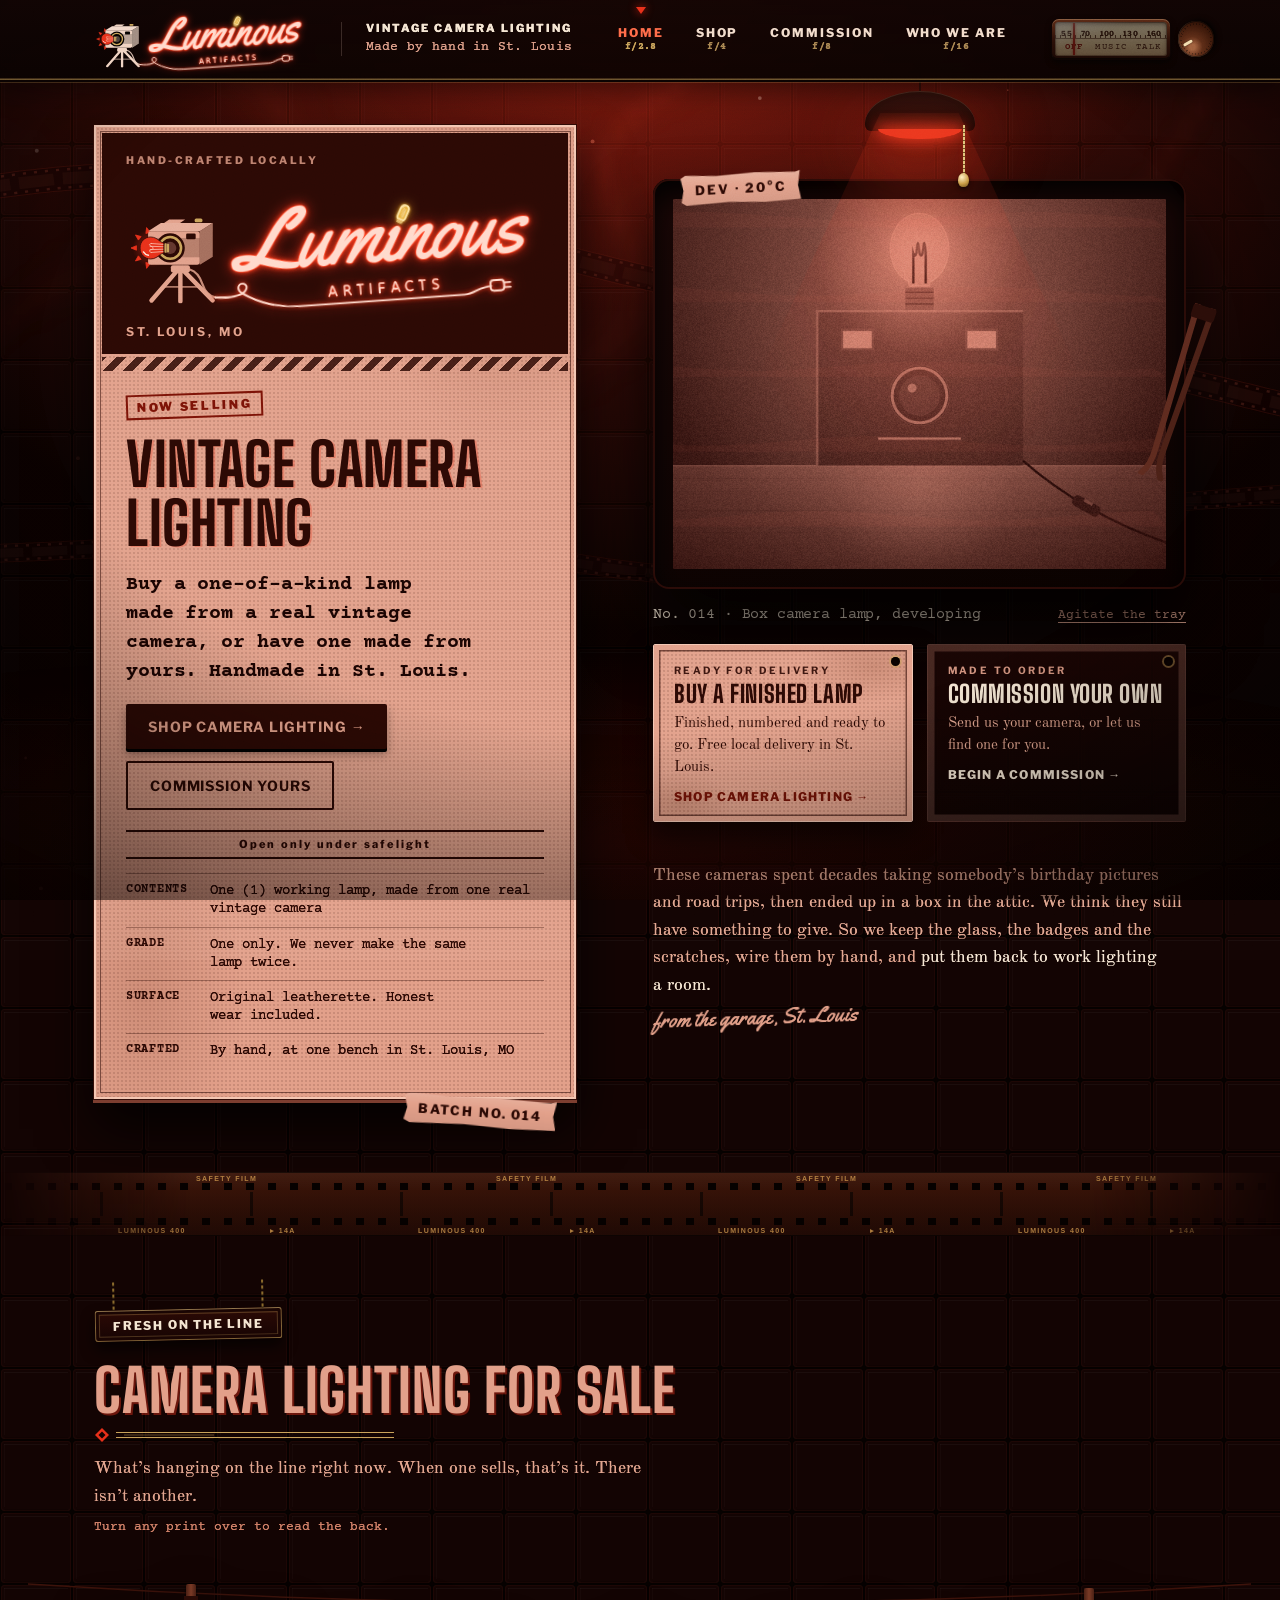
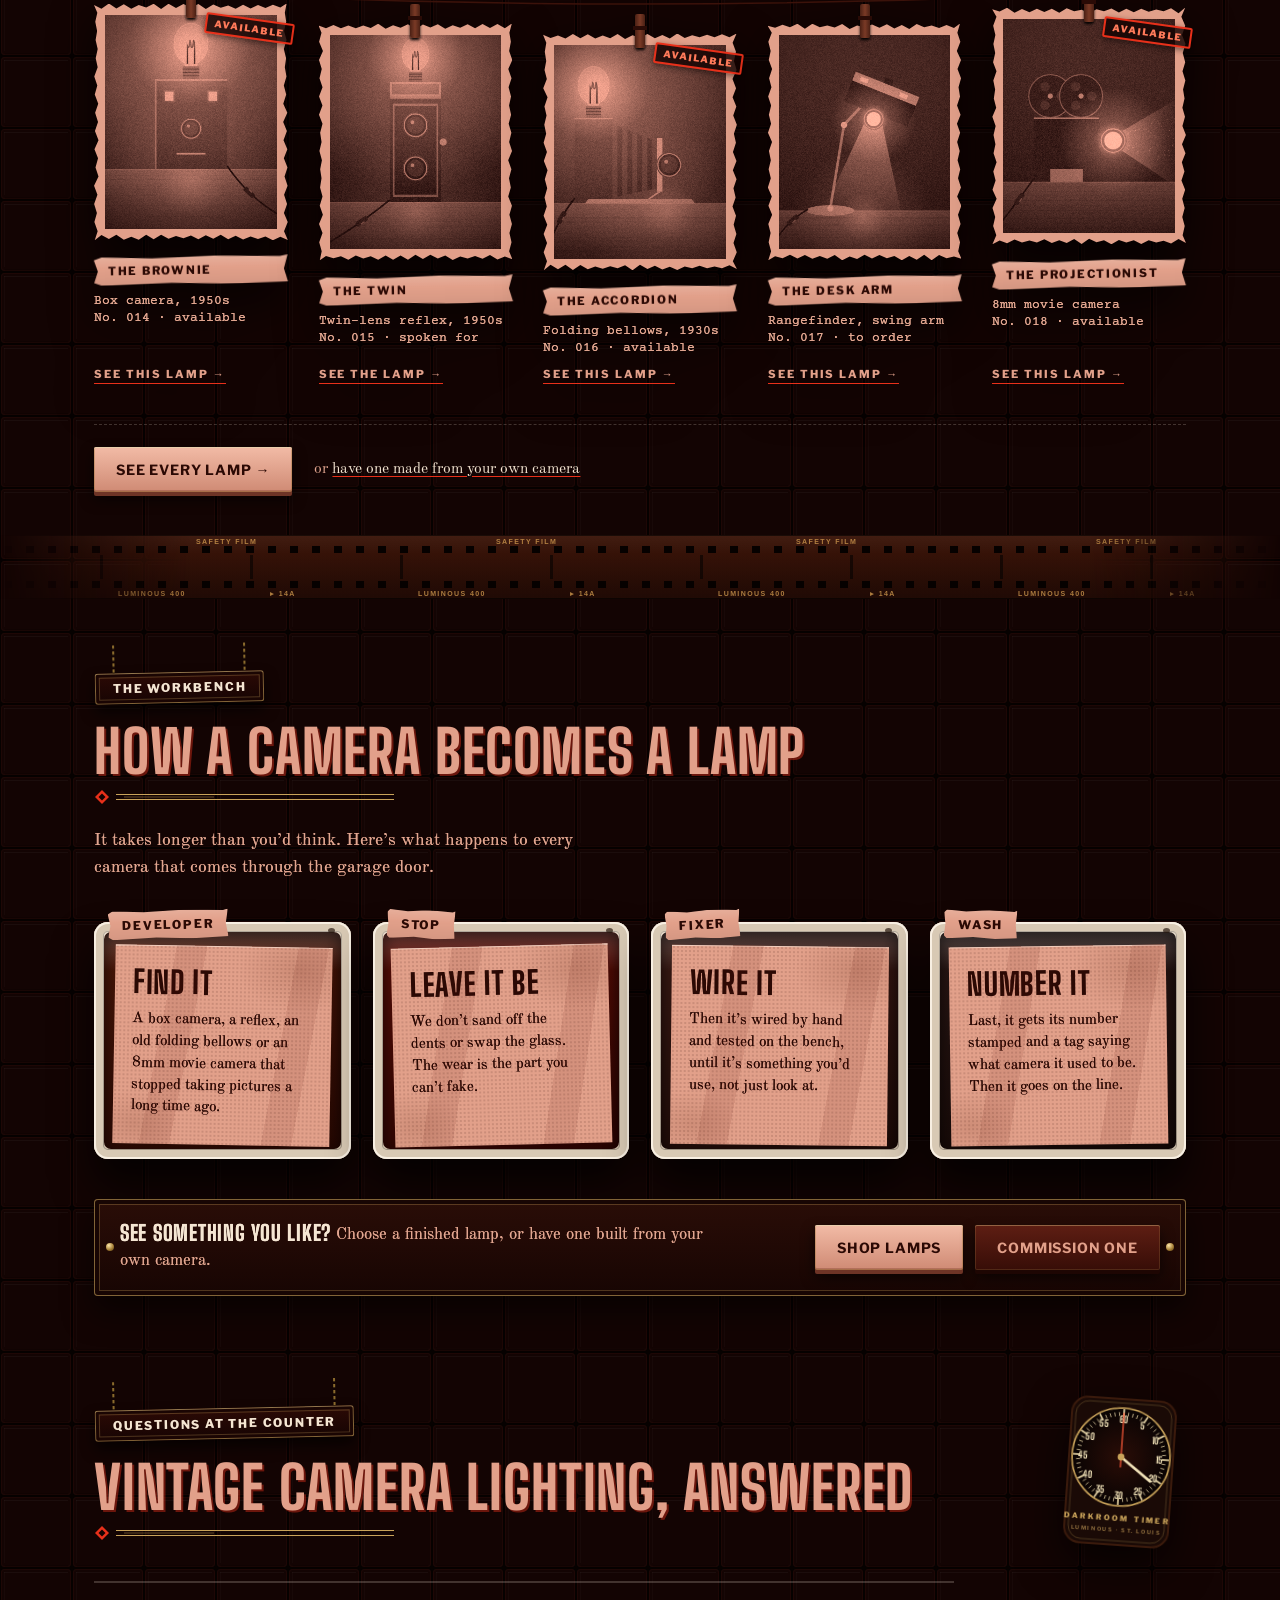
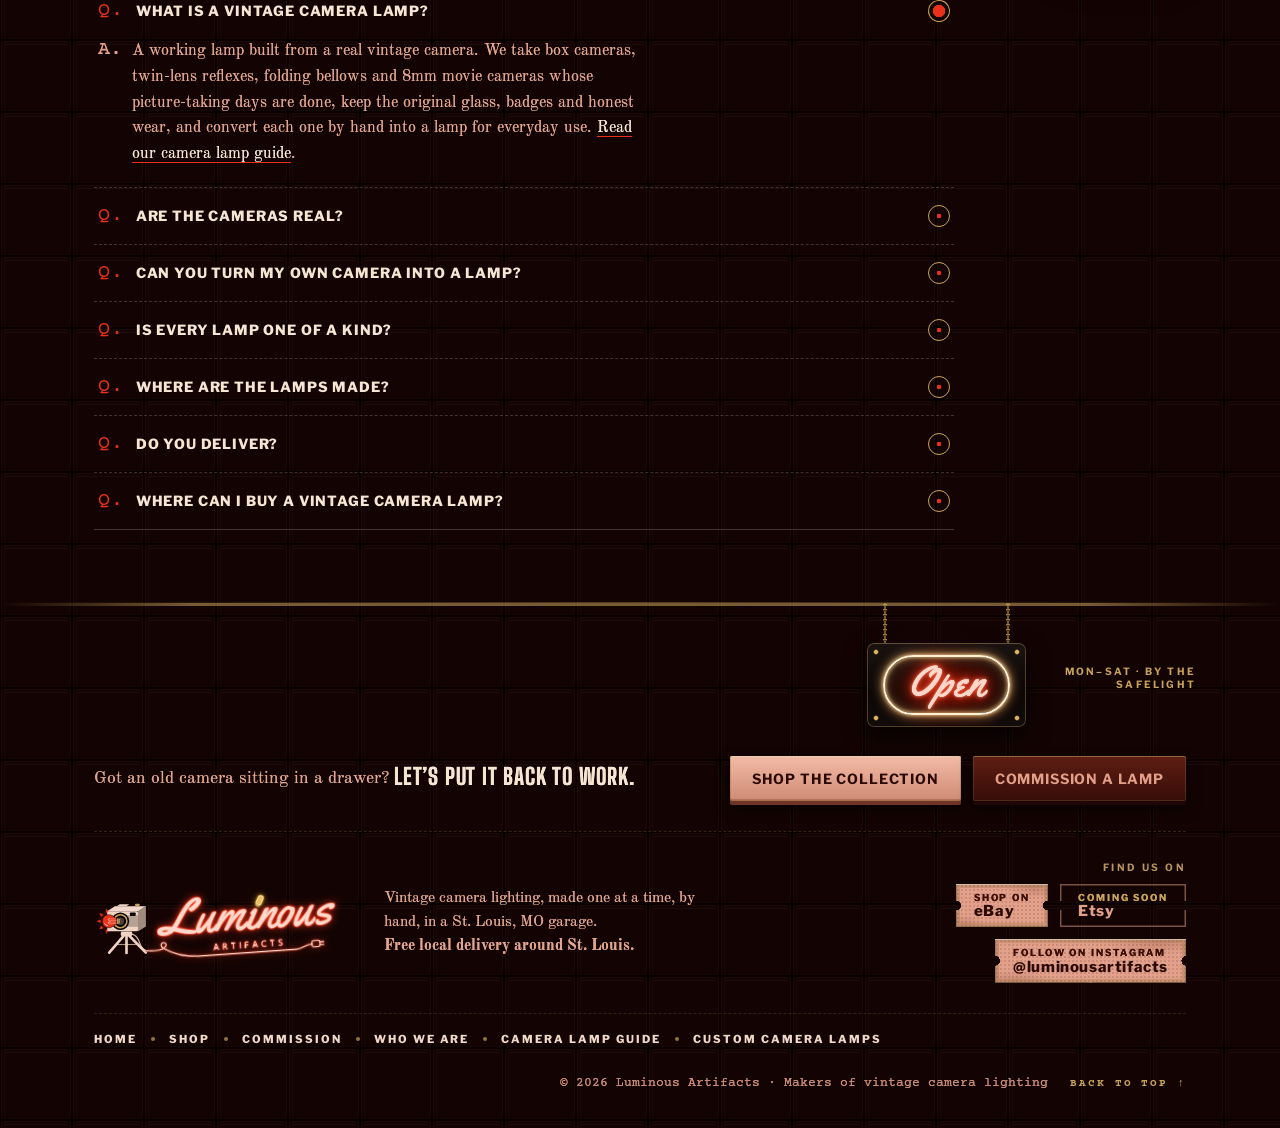
==== commit 1ad340d2: "v2" ====
--- a/index.html
+++ b/index.html
@@ -2,9 +2,9 @@
 <html lang="en">
 <head>
 <meta charset="utf-8">
-<title>Vintage Camera Lamps for Sale, Handmade in St. Louis | Luminous Artifacts</title>
+<title>Vintage Camera Lighting &amp; Camera Lamps, Handmade in St. Louis | Luminous Artifacts</title>
 <meta name="viewport" content="width=device-width, initial-scale=1, viewport-fit=cover">
-<meta name="description" content="Shop vintage camera lamps, handmade one at a time in St. Louis, MO. Real box cameras, twin-lens reflexes and movie cameras turned into one-of-a-kind lamps.">
+<meta name="description" content="Vintage camera lighting, handmade one at a time in St. Louis, MO. Real box cameras, twin-lens reflexes and movie cameras turned into one-of-a-kind camera lamps.">
 <meta name="theme-color" content="#140302">
 <meta name="referrer" content="strict-origin-when-cross-origin">
 <link rel="icon" href="brand/favicon.svg" type="image/svg+xml">
@@ -13,15 +13,15 @@
 <link rel="manifest" href="brand/site.webmanifest">
 <meta property="og:type" content="website">
 <meta property="og:site_name" content="Luminous Artifacts">
-<meta property="og:title" content="Vintage Camera Lamps for Sale, Handmade in St. Louis | Luminous Artifacts">
-<meta property="og:description" content="Shop vintage camera lamps, handmade one at a time in St. Louis, MO. Real box cameras, twin-lens reflexes and movie cameras turned into one-of-a-kind lamps.">
+<meta property="og:title" content="Vintage Camera Lighting &amp; Camera Lamps, Handmade in St. Louis | Luminous Artifacts">
+<meta property="og:description" content="Vintage camera lighting, handmade one at a time in St. Louis, MO. Real box cameras, twin-lens reflexes and movie cameras turned into one-of-a-kind camera lamps.">
 <meta property="og:image" content="https://luminousartifacts.store/brand/og-home.jpg">
 <meta property="og:image:width" content="1200">
 <meta property="og:image:height" content="630">
-<meta property="og:image:alt" content="Luminous Artifacts neon sign: a vintage camera lamp on a tripod and the words Vintage Camera Lamps, made in St. Louis">
+<meta property="og:image:alt" content="Luminous Artifacts neon sign: a vintage camera lamp on a tripod and the words Vintage Camera Lighting, made in St. Louis">
 <meta name="twitter:card" content="summary_large_image">
-<meta name="twitter:title" content="Vintage Camera Lamps for Sale, Handmade in St. Louis | Luminous Artifacts">
-<meta name="twitter:description" content="Shop vintage camera lamps, handmade one at a time in St. Louis, MO. Real box cameras, twin-lens reflexes and movie cameras turned into one-of-a-kind lamps.">
+<meta name="twitter:title" content="Vintage Camera Lighting &amp; Camera Lamps, Handmade in St. Louis | Luminous Artifacts">
+<meta name="twitter:description" content="Vintage camera lighting, handmade one at a time in St. Louis, MO. Real box cameras, twin-lens reflexes and movie cameras turned into one-of-a-kind camera lamps.">
 <meta name="twitter:image" content="https://luminousartifacts.store/brand/og-home.jpg">
 <link rel="canonical" href="https://luminousartifacts.store/">
 <meta property="og:url" content="https://luminousartifacts.store/">
@@ -29,9 +29,9 @@
 <meta name="robots" content="index,follow,max-image-preview:large">
 <meta name="geo.region" content="US-MO">
 <meta name="geo.placename" content="St. Louis">
-<script type="application/ld+json">{"@context":"https://schema.org","@graph":[{"@type":["Organization","Store"],"@id":"https://luminousartifacts.store/#business","name":"Luminous Artifacts","alternateName":"Luminous Artifacts Vintage Camera Lamps","url":"https://luminousartifacts.store/","logo":"https://luminousartifacts.store/brand/icon-512.png","image":"https://luminousartifacts.store/brand/og-home.jpg","description":"A small family-run workshop in St. Louis, Missouri that converts real vintage cameras into one-of-a-kind lamps by hand, and takes custom commissions from customers’ own cameras.","slogan":"Old cameras, put back to work.","address":{"@type":"PostalAddress","addressLocality":"St. Louis","addressRegion":"MO","addressCountry":"US"},"areaServed":{"@type":"Country","name":"United States"},"knowsAbout":["vintage camera lamps","camera lamp conversion","upcycled vintage cameras","box cameras","twin-lens reflex cameras","folding bellows cameras","8mm movie cameras"],"sameAs":["https://www.instagram.com/luminousartifacts/","https://www.ebay.com/sch/i.html?_ssn=tirol28"]},{"@type":"WebSite","@id":"https://luminousartifacts.store/#website","url":"https://luminousartifacts.store/","name":"Luminous Artifacts","publisher":{"@id":"https://luminousartifacts.store/#business"},"inLanguage":"en-US"},{"@type":"WebPage","@id":"https://luminousartifacts.store/","url":"https://luminousartifacts.store/","name":"Vintage Camera Lamps for Sale, Handmade in St. Louis | Luminous Artifacts","isPartOf":{"@id":"https://luminousartifacts.store/#website"},"about":{"@id":"https://luminousartifacts.store/#business"},"description":"Shop vintage camera lamps, handmade one at a time in St. Louis, MO. Real box cameras, twin-lens reflexes and movie cameras turned into one-of-a-kind lamps."},{"@type":"FAQPage","@id":"https://luminousartifacts.store/#faq","mainEntity":[{"@type":"Question","name":"What is a vintage camera lamp?","acceptedAnswer":{"@type":"Answer","text":"A working lamp built from a real vintage camera. We take box cameras, twin-lens reflexes, folding bellows and 8mm movie cameras whose picture-taking days are done, keep the original glass, badges and honest wear, and convert each one by hand into a lamp for everyday use."}},{"@type":"Question","name":"Are the cameras real?","acceptedAnswer":{"@type":"Answer","text":"Yes. Every lamp starts as a real camera that once took real pictures. The body, the glass and the badges are all its own. No reproductions."}},{"@type":"Question","name":"Can you turn my own camera into a lamp?","acceptedAnswer":{"@type":"Answer","text":"Yes. Send us a camera you already own, a family heirloom included, or ask us to find one for you. Fill out the commission envelope and we write back with a price and a plan. No payment is due until you say yes."}},{"@type":"Question","name":"Is every lamp one of a kind?","acceptedAnswer":{"@type":"Answer","text":"Yes. No two cameras lived the same life, so no two lamps come out the same. Each one is numbered and stamped, and wears a tag naming the camera it used to be."}},{"@type":"Question","name":"Where are the lamps made?","acceptedAnswer":{"@type":"Answer","text":"In our small family-run garage workshop in St. Louis, Missouri. Every lamp is made by hand and shipped from St. Louis."}},{"@type":"Question","name":"Do you deliver?","acceptedAnswer":{"@type":"Answer","text":"Yes. Delivery is free for local orders around St. Louis, and we bring the lamp to you ourselves. Lamps headed farther afield ship from our St. Louis workshop."}},{"@type":"Question","name":"Where can I buy a vintage camera lamp?","acceptedAnswer":{"@type":"Answer","text":"Right here in the shop, or from our eBay store. Follow @luminousartifacts on Instagram to see new lamps as they come off the bench."}}]}]}</script>
-<link rel="preload" href="fonts/league-gothic-latin-400-normal.woff2" as="font" type="font/woff2" crossorigin>
-<link rel="preload" href="fonts/special-elite-latin-400-normal.woff2" as="font" type="font/woff2" crossorigin>
+<script type="application/ld+json">{"@context":"https://schema.org","@graph":[{"@type":["Organization","Store"],"@id":"https://luminousartifacts.store/#business","name":"Luminous Artifacts","alternateName":["Luminous Artifacts Vintage Camera Lighting","Luminous Artifacts Vintage Camera Lamps"],"url":"https://luminousartifacts.store/","logo":"https://luminousartifacts.store/brand/icon-512.png","image":"https://luminousartifacts.store/brand/og-home.jpg","description":"A small family-run workshop in St. Louis, Missouri that converts real vintage cameras into one-of-a-kind lamps by hand, and takes custom commissions from customers’ own cameras.","slogan":"Old cameras, put back to work.","address":{"@type":"PostalAddress","addressLocality":"St. Louis","addressRegion":"MO","addressCountry":"US"},"areaServed":{"@type":"Country","name":"United States"},"knowsAbout":["vintage camera lighting","vintage camera lamps","camera lamp conversion","upcycled vintage cameras","box cameras","twin-lens reflex cameras","folding bellows cameras","8mm movie cameras"],"sameAs":["https://www.instagram.com/luminousartifacts/","https://www.ebay.com/sch/i.html?_ssn=tirol28"]},{"@type":"WebSite","@id":"https://luminousartifacts.store/#website","url":"https://luminousartifacts.store/","name":"Luminous Artifacts","publisher":{"@id":"https://luminousartifacts.store/#business"},"inLanguage":"en-US"},{"@type":"WebPage","@id":"https://luminousartifacts.store/","url":"https://luminousartifacts.store/","name":"Vintage Camera Lighting \u0026 Camera Lamps, Handmade in St. Louis | Luminous Artifacts","isPartOf":{"@id":"https://luminousartifacts.store/#website"},"about":{"@id":"https://luminousartifacts.store/#business"},"description":"Vintage camera lighting, handmade one at a time in St. Louis, MO. Real box cameras, twin-lens reflexes and movie cameras turned into one-of-a-kind camera lamps."},{"@type":"FAQPage","@id":"https://luminousartifacts.store/#faq","mainEntity":[{"@type":"Question","name":"What is a vintage camera lamp?","acceptedAnswer":{"@type":"Answer","text":"A working lamp built from a real vintage camera. We take box cameras, twin-lens reflexes, folding bellows and 8mm movie cameras whose picture-taking days are done, keep the original glass, badges and honest wear, and convert each one by hand into a lamp for everyday use. Read our camera lamp guide."}},{"@type":"Question","name":"Are the cameras real?","acceptedAnswer":{"@type":"Answer","text":"Yes. Every lamp starts as a real camera that once took real pictures. The body, the glass and the badges are all its own. No reproductions."}},{"@type":"Question","name":"Can you turn my own camera into a lamp?","acceptedAnswer":{"@type":"Answer","text":"Yes. Send us a camera you already own, a family heirloom included, or ask us to find one for you. Fill out the commission envelope and we write back with a price and a plan. No payment is due until you say yes."}},{"@type":"Question","name":"Is every lamp one of a kind?","acceptedAnswer":{"@type":"Answer","text":"Yes. No two cameras lived the same life, so no two lamps come out the same. Each one is numbered and stamped, and wears a tag naming the camera it used to be."}},{"@type":"Question","name":"Where are the lamps made?","acceptedAnswer":{"@type":"Answer","text":"In our small family-run garage workshop in St. Louis, Missouri. Every lamp is made by hand and shipped from St. Louis."}},{"@type":"Question","name":"Do you deliver?","acceptedAnswer":{"@type":"Answer","text":"Yes. Delivery is free for local orders around St. Louis, and we bring the lamp to you ourselves. Lamps headed farther afield ship from our St. Louis workshop."}},{"@type":"Question","name":"Where can I buy a vintage camera lamp?","acceptedAnswer":{"@type":"Answer","text":"Right here in the shop, or from our eBay store. Follow @luminousartifacts on Instagram to see new lamps as they come off the bench."}}]}]}</script>
+<link rel="preload" href="fonts/big-shoulders-display-latin-800-normal.woff2" as="font" type="font/woff2" crossorigin>
+<link rel="preload" href="fonts/old-standard-tt-latin-400-normal.woff2" as="font" type="font/woff2" crossorigin>
 <link rel="stylesheet" href="fonts/fonts.css">
 <link rel="stylesheet" href="site.css">
 </head>
@@ -134,7 +134,7 @@
 <header class="masthead" id="masthead">
   <div class="wrap mh-in">
     <a class="logo" href="./" aria-label="Luminous Artifacts, home"><svg class="wm" role="img" aria-label="Luminous Artifacts"><use href="#lockup"/></svg></a>
-    <p class="mh-tag">Vintage camera lamps<span>Made by hand in St. Louis</span></p>
+    <p class="mh-tag">Vintage camera lighting<span>Made by hand in St. Louis</span></p>
     <nav class="mainnav" id="mainnav" aria-label="Main">
       <ol class="marks" id="marks">
             <li><a href="./" class="on" aria-current="page">Home<small aria-hidden="true">f/2.8</small></a></li>
@@ -161,7 +161,7 @@
           <div class="sub"><span>ST. LOUIS, MO</span></div>
         </div>
         <div class="stripes" aria-hidden="true"></div>
-                <span class="forsale">Now selling</span><h1><span class="h1-main">Vintage Camera Lamps</span><span class="h1-sub">Buy a one-of-a-kind lamp made from a real vintage camera, or have one made from yours. Handmade in St.&nbsp;Louis.</span></h1><div class="hero-cta"><a class="btn solid" href="shop.html" data-cta="hero-box-shop">Shop camera lamps &rarr;</a><a class="btn" href="commission.html" data-cta="hero-box-commission">Commission yours</a></div>
+                <span class="forsale">Now selling</span><h1><span class="h1-main">Vintage Camera Lighting</span><span class="h1-sub">Buy a one-of-a-kind lamp made from a real vintage camera, or have one made from yours. Handmade in St.&nbsp;Louis.</span></h1><div class="hero-cta"><a class="btn solid" href="shop.html" data-cta="hero-box-shop">Shop camera lighting &rarr;</a><a class="btn" href="commission.html" data-cta="hero-box-commission">Commission yours</a></div>
         <div class="warn">Open only under safelight</div>
         <dl>
           <dt>Contents</dt><dd>One (1) working lamp, made from one real vintage camera</dd>
@@ -193,7 +193,7 @@
           <span class="pk">Ready for delivery</span>
           <b>Buy a finished lamp</b>
           <span class="pd">Finished, numbered and ready to go. Free local delivery in St. Louis.</span>
-          <span class="pgo">Shop camera lamps &rarr;</span>
+          <span class="pgo">Shop camera lighting &rarr;</span>
         </a>
         <a class="path" href="commission.html" data-cta="hero-commission">
           <span class="pk">Made to order</span>
@@ -210,7 +210,7 @@
   <section class="line-sec" id="line">
     <div class="wrap">
       <div class="head">
-        <div><span class="dept">Fresh on the line</span><h2>Camera Lamps for Sale</h2></div>
+        <div><span class="dept">Fresh on the line</span><h2>Camera Lighting for Sale</h2></div>
         <p>What&rsquo;s hanging on the line right now. When one sells, that&rsquo;s it. There isn&rsquo;t another.<span class="hint">Turn any print over to read the back.</span></p>
       </div>
       <div id="lineRows"></div>
@@ -255,9 +255,20 @@
 
   <section class="faq-sec" id="faq">
     <div class="wrap">
-      <div class="faq-head"><span class="dept">Questions at the counter</span><h2>Vintage Camera Lamps, Answered</h2></div>
+      <div class="faq-head"><div><span class="dept">Questions at the counter</span><h2>Vintage Camera Lighting, Answered</h2></div><figure class="gralab" aria-hidden="true"><svg viewBox="0 0 120 150">
+<rect x="8" y="2" width="104" height="146" rx="16" fill="#1a0a06" stroke="#3a1a0c" stroke-width="2"/>
+<rect x="12" y="6" width="96" height="138" rx="13" fill="none" stroke="rgba(201,163,90,.35)" stroke-width=".8"/>
+<circle cx="60" cy="60" r="49" fill="#0b0403" stroke="#c9a35a" stroke-width="1.6"/><circle cx="60" cy="60" r="45" fill="url(#glw)"/>
+<defs><radialGradient id="glw"><stop offset="0" stop-color="#2a0d07"/><stop offset="1" stop-color="#0b0403"/></radialGradient></defs>
+<line x1="60" y1="12" x2="60" y2="19" transform="rotate(0 60 60)" stroke="#e9d6a6" stroke-width="1.6"/><line x1="60" y1="15" x2="60" y2="19" transform="rotate(6 60 60)" stroke="#e9d6a6" stroke-width="0.7"/><line x1="60" y1="15" x2="60" y2="19" transform="rotate(12 60 60)" stroke="#e9d6a6" stroke-width="0.7"/><line x1="60" y1="15" x2="60" y2="19" transform="rotate(18 60 60)" stroke="#e9d6a6" stroke-width="0.7"/><line x1="60" y1="15" x2="60" y2="19" transform="rotate(24 60 60)" stroke="#e9d6a6" stroke-width="0.7"/><line x1="60" y1="12" x2="60" y2="19" transform="rotate(30 60 60)" stroke="#e9d6a6" stroke-width="1.6"/><line x1="60" y1="15" x2="60" y2="19" transform="rotate(36 60 60)" stroke="#e9d6a6" stroke-width="0.7"/><line x1="60" y1="15" x2="60" y2="19" transform="rotate(42 60 60)" stroke="#e9d6a6" stroke-width="0.7"/><line x1="60" y1="15" x2="60" y2="19" transform="rotate(48 60 60)" stroke="#e9d6a6" stroke-width="0.7"/><line x1="60" y1="15" x2="60" y2="19" transform="rotate(54 60 60)" stroke="#e9d6a6" stroke-width="0.7"/><line x1="60" y1="12" x2="60" y2="19" transform="rotate(60 60 60)" stroke="#e9d6a6" stroke-width="1.6"/><line x1="60" y1="15" x2="60" y2="19" transform="rotate(66 60 60)" stroke="#e9d6a6" stroke-width="0.7"/><line x1="60" y1="15" x2="60" y2="19" transform="rotate(72 60 60)" stroke="#e9d6a6" stroke-width="0.7"/><line x1="60" y1="15" x2="60" y2="19" transform="rotate(78 60 60)" stroke="#e9d6a6" stroke-width="0.7"/><line x1="60" y1="15" x2="60" y2="19" transform="rotate(84 60 60)" stroke="#e9d6a6" stroke-width="0.7"/><line x1="60" y1="12" x2="60" y2="19" transform="rotate(90 60 60)" stroke="#e9d6a6" stroke-width="1.6"/><line x1="60" y1="15" x2="60" y2="19" transform="rotate(96 60 60)" stroke="#e9d6a6" stroke-width="0.7"/><line x1="60" y1="15" x2="60" y2="19" transform="rotate(102 60 60)" stroke="#e9d6a6" stroke-width="0.7"/><line x1="60" y1="15" x2="60" y2="19" transform="rotate(108 60 60)" stroke="#e9d6a6" stroke-width="0.7"/><line x1="60" y1="15" x2="60" y2="19" transform="rotate(114 60 60)" stroke="#e9d6a6" stroke-width="0.7"/><line x1="60" y1="12" x2="60" y2="19" transform="rotate(120 60 60)" stroke="#e9d6a6" stroke-width="1.6"/><line x1="60" y1="15" x2="60" y2="19" transform="rotate(126 60 60)" stroke="#e9d6a6" stroke-width="0.7"/><line x1="60" y1="15" x2="60" y2="19" transform="rotate(132 60 60)" stroke="#e9d6a6" stroke-width="0.7"/><line x1="60" y1="15" x2="60" y2="19" transform="rotate(138 60 60)" stroke="#e9d6a6" stroke-width="0.7"/><line x1="60" y1="15" x2="60" y2="19" transform="rotate(144 60 60)" stroke="#e9d6a6" stroke-width="0.7"/><line x1="60" y1="12" x2="60" y2="19" transform="rotate(150 60 60)" stroke="#e9d6a6" stroke-width="1.6"/><line x1="60" y1="15" x2="60" y2="19" transform="rotate(156 60 60)" stroke="#e9d6a6" stroke-width="0.7"/><line x1="60" y1="15" x2="60" y2="19" transform="rotate(162 60 60)" stroke="#e9d6a6" stroke-width="0.7"/><line x1="60" y1="15" x2="60" y2="19" transform="rotate(168 60 60)" stroke="#e9d6a6" stroke-width="0.7"/><line x1="60" y1="15" x2="60" y2="19" transform="rotate(174 60 60)" stroke="#e9d6a6" stroke-width="0.7"/><line x1="60" y1="12" x2="60" y2="19" transform="rotate(180 60 60)" stroke="#e9d6a6" stroke-width="1.6"/><line x1="60" y1="15" x2="60" y2="19" transform="rotate(186 60 60)" stroke="#e9d6a6" stroke-width="0.7"/><line x1="60" y1="15" x2="60" y2="19" transform="rotate(192 60 60)" stroke="#e9d6a6" stroke-width="0.7"/><line x1="60" y1="15" x2="60" y2="19" transform="rotate(198 60 60)" stroke="#e9d6a6" stroke-width="0.7"/><line x1="60" y1="15" x2="60" y2="19" transform="rotate(204 60 60)" stroke="#e9d6a6" stroke-width="0.7"/><line x1="60" y1="12" x2="60" y2="19" transform="rotate(210 60 60)" stroke="#e9d6a6" stroke-width="1.6"/><line x1="60" y1="15" x2="60" y2="19" transform="rotate(216 60 60)" stroke="#e9d6a6" stroke-width="0.7"/><line x1="60" y1="15" x2="60" y2="19" transform="rotate(222 60 60)" stroke="#e9d6a6" stroke-width="0.7"/><line x1="60" y1="15" x2="60" y2="19" transform="rotate(228 60 60)" stroke="#e9d6a6" stroke-width="0.7"/><line x1="60" y1="15" x2="60" y2="19" transform="rotate(234 60 60)" stroke="#e9d6a6" stroke-width="0.7"/><line x1="60" y1="12" x2="60" y2="19" transform="rotate(240 60 60)" stroke="#e9d6a6" stroke-width="1.6"/><line x1="60" y1="15" x2="60" y2="19" transform="rotate(246 60 60)" stroke="#e9d6a6" stroke-width="0.7"/><line x1="60" y1="15" x2="60" y2="19" transform="rotate(252 60 60)" stroke="#e9d6a6" stroke-width="0.7"/><line x1="60" y1="15" x2="60" y2="19" transform="rotate(258 60 60)" stroke="#e9d6a6" stroke-width="0.7"/><line x1="60" y1="15" x2="60" y2="19" transform="rotate(264 60 60)" stroke="#e9d6a6" stroke-width="0.7"/><line x1="60" y1="12" x2="60" y2="19" transform="rotate(270 60 60)" stroke="#e9d6a6" stroke-width="1.6"/><line x1="60" y1="15" x2="60" y2="19" transform="rotate(276 60 60)" stroke="#e9d6a6" stroke-width="0.7"/><line x1="60" y1="15" x2="60" y2="19" transform="rotate(282 60 60)" stroke="#e9d6a6" stroke-width="0.7"/><line x1="60" y1="15" x2="60" y2="19" transform="rotate(288 60 60)" stroke="#e9d6a6" stroke-width="0.7"/><line x1="60" y1="15" x2="60" y2="19" transform="rotate(294 60 60)" stroke="#e9d6a6" stroke-width="0.7"/><line x1="60" y1="12" x2="60" y2="19" transform="rotate(300 60 60)" stroke="#e9d6a6" stroke-width="1.6"/><line x1="60" y1="15" x2="60" y2="19" transform="rotate(306 60 60)" stroke="#e9d6a6" stroke-width="0.7"/><line x1="60" y1="15" x2="60" y2="19" transform="rotate(312 60 60)" stroke="#e9d6a6" stroke-width="0.7"/><line x1="60" y1="15" x2="60" y2="19" transform="rotate(318 60 60)" stroke="#e9d6a6" stroke-width="0.7"/><line x1="60" y1="15" x2="60" y2="19" transform="rotate(324 60 60)" stroke="#e9d6a6" stroke-width="0.7"/><line x1="60" y1="12" x2="60" y2="19" transform="rotate(330 60 60)" stroke="#e9d6a6" stroke-width="1.6"/><line x1="60" y1="15" x2="60" y2="19" transform="rotate(336 60 60)" stroke="#e9d6a6" stroke-width="0.7"/><line x1="60" y1="15" x2="60" y2="19" transform="rotate(342 60 60)" stroke="#e9d6a6" stroke-width="0.7"/><line x1="60" y1="15" x2="60" y2="19" transform="rotate(348 60 60)" stroke="#e9d6a6" stroke-width="0.7"/><line x1="60" y1="15" x2="60" y2="19" transform="rotate(354 60 60)" stroke="#e9d6a6" stroke-width="0.7"/><text x="60.0" y="25.6" text-anchor="middle" font-family="'Luminous Poster',Impact,sans-serif" font-size="11" fill="#f1e2b8">60</text><text x="79.0" y="30.7" text-anchor="middle" font-family="'Luminous Poster',Impact,sans-serif" font-size="11" fill="#f1e2b8">5</text><text x="92.9" y="44.6" text-anchor="middle" font-family="'Luminous Poster',Impact,sans-serif" font-size="11" fill="#f1e2b8">10</text><text x="98.0" y="63.6" text-anchor="middle" font-family="'Luminous Poster',Impact,sans-serif" font-size="11" fill="#f1e2b8">15</text><text x="92.9" y="82.6" text-anchor="middle" font-family="'Luminous Poster',Impact,sans-serif" font-size="11" fill="#f1e2b8">20</text><text x="79.0" y="96.5" text-anchor="middle" font-family="'Luminous Poster',Impact,sans-serif" font-size="11" fill="#f1e2b8">25</text><text x="60.0" y="101.6" text-anchor="middle" font-family="'Luminous Poster',Impact,sans-serif" font-size="11" fill="#f1e2b8">30</text><text x="41.0" y="96.5" text-anchor="middle" font-family="'Luminous Poster',Impact,sans-serif" font-size="11" fill="#f1e2b8">35</text><text x="27.1" y="82.6" text-anchor="middle" font-family="'Luminous Poster',Impact,sans-serif" font-size="11" fill="#f1e2b8">40</text><text x="22.0" y="63.6" text-anchor="middle" font-family="'Luminous Poster',Impact,sans-serif" font-size="11" fill="#f1e2b8">45</text><text x="27.1" y="44.6" text-anchor="middle" font-family="'Luminous Poster',Impact,sans-serif" font-size="11" fill="#f1e2b8">50</text><text x="41.0" y="30.7" text-anchor="middle" font-family="'Luminous Poster',Impact,sans-serif" font-size="11" fill="#f1e2b8">55</text>
+<g class="gl-min"><path d="M60 60 L60 22" stroke="#f1e2b8" stroke-width="2.6" stroke-linecap="round"/></g>
+<g class="gl-sec"><path d="M60 70 L60 16" stroke="#ff5a3a" stroke-width="1.2" stroke-linecap="round"/></g>
+<circle cx="60" cy="60" r="3.4" fill="#c9a35a"/>
+<text x="60" y="124" text-anchor="middle" font-family="Libre Franklin,Arial,sans-serif" font-weight="800" font-size="7.5" letter-spacing="2.4" fill="#c9a35a">DARKROOM TIMER</text>
+<text x="60" y="135" text-anchor="middle" font-family="Libre Franklin,Arial,sans-serif" font-weight="700" font-size="5.5" letter-spacing="1.6" fill="#8a6a3c">LUMINOUS · ST. LOUIS</text>
+</svg></figure></div>
       <div class="faq">
-        <details open><summary>What is a vintage camera lamp?</summary><p>A working lamp built from a real vintage camera. We take box cameras, twin-lens reflexes, folding bellows and 8mm movie cameras whose picture-taking days are done, keep the original glass, badges and honest wear, and convert each one by hand into a lamp for everyday use.</p></details>
+        <details open><summary>What is a vintage camera lamp?</summary><p>A working lamp built from a real vintage camera. We take box cameras, twin-lens reflexes, folding bellows and 8mm movie cameras whose picture-taking days are done, keep the original glass, badges and honest wear, and convert each one by hand into a lamp for everyday use. <a href="camera-lamps.html">Read our camera lamp guide</a>.</p></details>
         <details><summary>Are the cameras real?</summary><p>Yes. Every lamp starts as a real camera that once took real pictures. The body, the glass and the badges are all its own. No reproductions.</p></details>
         <details><summary>Can you turn my own camera into a lamp?</summary><p>Yes. Send us a camera you already own, a family heirloom included, or ask us to find one for you. Fill out the <a href="commission.html">commission envelope</a> and we write back with a price and a plan. No payment is due until you say yes.</p></details>
         <details><summary>Is every lamp one of a kind?</summary><p>Yes. No two cameras lived the same life, so no two lamps come out the same. Each one is numbered and stamped, and wears a tag naming the camera it used to be.</p></details>
@@ -270,6 +281,7 @@
 </main>
 
 <footer>
+<div class="storefront" aria-hidden="true"><div class="awning"></div><div class="openwin"><span class="neon-sign"><span class="open-neon">Open</span></span><span class="hours">Mon–Sat · by the safelight</span></div></div>
   <div class="wrap">
     <div class="foot-cta">
       <p>Got an old camera sitting in a drawer? <b>Let&rsquo;s put it back to work.</b></p>
@@ -277,7 +289,7 @@
     </div>
     <div class="foot-grid">
       <a class="foot-logo" href="#top" aria-label="Luminous Artifacts, back to top"><svg viewBox="0 0 400 124" role="img" aria-label="Luminous Artifacts"><use href="#lockup"/></svg></a>
-      <p class="wholine">Camera lamps made one at a time, by hand, in a St. Louis, MO garage. <b>Free local delivery around St.&nbsp;Louis.</b></p>
+      <p class="wholine">Vintage camera lighting, made one at a time, by hand, in a St. Louis, MO garage. <b>Free local delivery around St.&nbsp;Louis.</b></p>
       <nav class="elsewhere" aria-label="Find us elsewhere">
         <span class="ew-k">Find us on</span>
         <a class="ticket shoplink" data-shop="ebay" href="#"><small>Shop on</small>eBay</a>
@@ -287,9 +299,9 @@
     </div>
     <div class="foot-base">
       <nav class="foot-nav" aria-label="Site">
-        <a href="./">Home</a><a href="shop.html">Shop</a><a href="commission.html">Commission</a><a href="about.html">Who We Are</a>
+        <a href="./">Home</a><a href="shop.html">Shop</a><a href="commission.html">Commission</a><a href="about.html">Who We Are</a><a href="camera-lamps.html">Camera Lamp Guide</a><a href="custom-camera-lamp.html">Custom Camera Lamps</a>
       </nav>
-      <p class="fsmall">&copy; 2026 Luminous Artifacts &middot; Makers of vintage camera lamps</p>
+      <p class="fsmall">&copy; 2026 Luminous Artifacts &middot; Makers of vintage camera lighting</p>
       <a class="totop" href="#top">Back to top &uarr;</a>
     </div>
   </div>
--- a/fonts/fonts.css
+++ b/fonts/fonts.css
@@ -1,7 +1,10 @@
 /* the typefaces of the site, served from here (all SIL Open Font License) */
 @font-face{font-family:'Yellowtail';font-style:normal;font-weight:400;font-display:swap;src:url(yellowtail-latin-400-normal.woff2) format('woff2');unicode-range:U+0000-00FF,U+0131,U+0152-0153,U+02BB-02BC,U+02C6,U+02DA,U+02DC,U+0304,U+0308,U+0329,U+2000-206F,U+20AC,U+2122,U+2191,U+2193,U+2212,U+2215,U+FEFF,U+FFFD}
-@font-face{font-family:'Special Elite';font-style:normal;font-weight:400;font-display:swap;src:url(special-elite-latin-400-normal.woff2) format('woff2');unicode-range:U+0000-00FF,U+0131,U+0152-0153,U+02BB-02BC,U+02C6,U+02DA,U+02DC,U+0304,U+0308,U+0329,U+2000-206F,U+20AC,U+2122,U+2191,U+2193,U+2212,U+2215,U+FEFF,U+FFFD}
-@font-face{font-family:'League Gothic';font-style:normal;font-weight:400;font-display:swap;src:url(league-gothic-latin-400-normal.woff2) format('woff2');unicode-range:U+0000-00FF,U+0131,U+0152-0153,U+02BB-02BC,U+02C6,U+02DA,U+02DC,U+0304,U+0308,U+0329,U+2000-206F,U+20AC,U+2122,U+2191,U+2193,U+2212,U+2215,U+FEFF,U+FFFD}
+@font-face{font-family:'Big Shoulders Display';font-style:normal;font-weight:800;font-display:swap;src:url(big-shoulders-display-latin-800-normal.woff2) format('woff2');unicode-range:U+0000-00FF,U+0131,U+0152-0153,U+02BB-02BC,U+02C6,U+02DA,U+02DC,U+0304,U+0308,U+0329,U+2000-206F,U+20AC,U+2122,U+2191,U+2193,U+2212,U+2215,U+FEFF,U+FFFD}
+@font-face{font-family:'Big Shoulders Display';font-style:normal;font-weight:900;font-display:swap;src:url(big-shoulders-display-latin-900-normal.woff2) format('woff2');unicode-range:U+0000-00FF,U+0131,U+0152-0153,U+02BB-02BC,U+02C6,U+02DA,U+02DC,U+0304,U+0308,U+0329,U+2000-206F,U+20AC,U+2122,U+2191,U+2193,U+2212,U+2215,U+FEFF,U+FFFD}
+@font-face{font-family:'Old Standard TT';font-style:normal;font-weight:400;font-display:swap;src:url(old-standard-tt-latin-400-normal.woff2) format('woff2');unicode-range:U+0000-00FF,U+0131,U+0152-0153,U+02BB-02BC,U+02C6,U+02DA,U+02DC,U+0304,U+0308,U+0329,U+2000-206F,U+20AC,U+2122,U+2191,U+2193,U+2212,U+2215,U+FEFF,U+FFFD}
+@font-face{font-family:'Old Standard TT';font-style:normal;font-weight:700;font-display:swap;src:url(old-standard-tt-latin-700-normal.woff2) format('woff2');unicode-range:U+0000-00FF,U+0131,U+0152-0153,U+02BB-02BC,U+02C6,U+02DA,U+02DC,U+0304,U+0308,U+0329,U+2000-206F,U+20AC,U+2122,U+2191,U+2193,U+2212,U+2215,U+FEFF,U+FFFD}
+@font-face{font-family:'Old Standard TT';font-style:italic;font-weight:400;font-display:swap;src:url(old-standard-tt-latin-400-italic.woff2) format('woff2');unicode-range:U+0000-00FF,U+0131,U+0152-0153,U+02BB-02BC,U+02C6,U+02DA,U+02DC,U+0304,U+0308,U+0329,U+2000-206F,U+20AC,U+2122,U+2191,U+2193,U+2212,U+2215,U+FEFF,U+FFFD}
 @font-face{font-family:'Tilt Neon';font-style:normal;font-weight:400;font-display:swap;src:url(tilt-neon-latin-400-normal.woff2) format('woff2');unicode-range:U+0000-00FF,U+0131,U+0152-0153,U+02BB-02BC,U+02C6,U+02DA,U+02DC,U+0304,U+0308,U+0329,U+2000-206F,U+20AC,U+2122,U+2191,U+2193,U+2212,U+2215,U+FEFF,U+FFFD}
 @font-face{font-family:'Courier Prime';font-style:normal;font-weight:400;font-display:swap;src:url(courier-prime-latin-400-normal.woff2) format('woff2');unicode-range:U+0000-00FF,U+0131,U+0152-0153,U+02BB-02BC,U+02C6,U+02DA,U+02DC,U+0304,U+0308,U+0329,U+2000-206F,U+20AC,U+2122,U+2191,U+2193,U+2212,U+2215,U+FEFF,U+FFFD}
 @font-face{font-family:'Courier Prime';font-style:normal;font-weight:700;font-display:swap;src:url(courier-prime-latin-700-normal.woff2) format('woff2');unicode-range:U+0000-00FF,U+0131,U+0152-0153,U+02BB-02BC,U+02C6,U+02DA,U+02DC,U+0304,U+0308,U+0329,U+2000-206F,U+20AC,U+2122,U+2191,U+2193,U+2212,U+2215,U+FEFF,U+FFFD}
--- a/site.css
+++ b/site.css
@@ -954,3 +954,386 @@
   .box .forsale{margin:16px 16px -6px}.box h1{margin:14px 16px 12px}.box .hero-cta{margin:2px 16px 16px;gap:10px}
   .box .hero-cta .btn{flex:1 1 auto;justify-content:center}
 }
+
+/* ---------- animation pass: every motion is something that happens in a darkroom ---------- */
+/* 1. prints are pegged onto the line: each drops a little, catches on its clothespin and swings to rest as it develops */
+.print.hang{animation:hang .95s cubic-bezier(.25,.9,.3,1.25) both,sway 7s ease-in-out .95s infinite}
+@keyframes hang{0%{translate:0 -34px;transform:rotate(-7deg)}45%{translate:0 3px;transform:rotate(4deg)}70%{translate:0 0;transform:rotate(-2deg)}100%{translate:0 0;transform:rotate(-1.1deg)}}
+.print.hang .pin{animation:pinsnap .35s .25s cubic-bezier(.3,1.6,.5,1) both}
+@keyframes pinsnap{0%{scale:1 1.25}100%{scale:1 1}}
+/* 2. section titles come up the way an image comes up in the developer: washed in from one edge */
+h2.will-dev{-webkit-mask:linear-gradient(90deg,#000 42%,rgba(0,0,0,.25) 50%,transparent 58%) 100% 0/260% 100% no-repeat;
+  mask:linear-gradient(90deg,#000 42%,rgba(0,0,0,.25) 50%,transparent 58%) 100% 0/260% 100% no-repeat;
+  transition:opacity 1.6s ease-out,filter 2s ease-out,-webkit-mask-position 1.6s cubic-bezier(.4,0,.2,1),mask-position 1.6s cubic-bezier(.4,0,.2,1)}
+h2.will-dev.developed{-webkit-mask-position:0 0;mask-position:0 0}
+/* 3. the solid buttons warm up like a tungsten bulb when you reach for them */
+@media (hover:hover){
+  .btn.solid{transition:filter .2s,box-shadow .35s ease}
+  .btn.solid:hover{animation:warmup .5s ease-out;box-shadow:0 0 0 1px rgba(255,200,140,.35),0 0 22px 2px rgba(255,170,100,.35),0 4px 0 #2a0904}
+}
+@keyframes warmup{0%{filter:brightness(1)}20%{filter:brightness(1.25)}35%{filter:brightness(1.02)}55%{filter:brightness(1.18)}100%{filter:brightness(1.12)}}
+@media (prefers-reduced-motion:reduce){.print.hang,.print.hang .pin,.btn.solid:hover{animation:none}}
+/* 4. the "Now selling" stamp is rubber-stamped onto the box once the page has developed */
+.box .forsale{animation:stampdown .45s 1.1s cubic-bezier(.3,1.5,.5,1) both}
+html.first .box .forsale{animation-delay:3.2s}
+@keyframes stampdown{0%{opacity:0;transform:rotate(-9deg) scale(1.8)}60%{opacity:1}100%{opacity:1;transform:rotate(-2deg) scale(1)}}
+@media (prefers-reduced-motion:reduce){.box .forsale{animation:none}}
+/* ---------- smooth scrolling on phones and tablets ---------- */
+@media (hover:none),(max-width:820px){
+  /* a fixed background makes the whole page repaint on every scroll step on phones: let it scroll with the page instead */
+  body{background-attachment:scroll,scroll,scroll}
+  /* prints hold their tilt instead of swaying, so their shadows are drawn once rather than every frame */
+  .print{animation:none}
+  .print.hang{animation:hang .95s cubic-bezier(.25,.9,.3,1.25) both}
+  .breath{animation:none;opacity:.8}
+  .print,.devtray,.box{will-change:auto}
+}
+@media (max-width:560px){.box .forsale{animation-name:stampdown-sm}}
+@keyframes stampdown-sm{0%{opacity:0;transform:rotate(-6deg) scale(1.25)}60%{opacity:1}100%{opacity:1;transform:rotate(-2deg) scale(1)}}
+/* phones: the prints' soft shadow is painted once as a gradient instead of a live drop-shadow filter (that filter was the main cost while scrolling) */
+@media (hover:none),(max-width:820px){
+  .print{filter:none}
+  .print::before{content:"";position:absolute;left:-4%;right:-4%;top:6px;height:calc(var(--shadow-h,80%));pointer-events:none;z-index:0;
+    background:radial-gradient(ellipse 58% 52% at 50% 58%,rgba(0,0,0,.72),rgba(0,0,0,.35) 55%,transparent 75%)}
+  .print .flip{position:relative;z-index:1}
+}
+@media (hover:none),(max-width:820px){
+  .lamp-photo{filter:none}
+  .lamp-photo::before{content:"";position:absolute;left:-5%;right:-5%;top:20px;bottom:-34px;pointer-events:none;z-index:0;
+    background:radial-gradient(ellipse 56% 54% at 50% 55%,rgba(0,0,0,.75),rgba(0,0,0,.35) 55%,transparent 75%)}
+  .lamp-photo .lamp-frame{position:relative;z-index:1}
+}
+@media (hover:none),(max-width:820px){h2.will-dev{-webkit-mask:none;mask:none}}
+
+/* ---------- guide pages: long reading, set for comfort ---------- */
+.guide{padding-top:calc(var(--sec) * .6)}
+.crumbs{font:700 11px/1.4 var(--f-box);letter-spacing:.16em;text-transform:uppercase;color:#c9a35a;margin-bottom:26px}
+.crumbs a{color:var(--paper);text-decoration:none}.crumbs a:hover{text-decoration:underline}
+.g-body{max-width:68ch}
+.g-lede{font-size:clamp(18px,2.1vw,20px);line-height:1.6;color:var(--cream);margin:6px 0 22px}
+.g-lede strong{color:#fff}
+.g-cta{display:flex;flex-wrap:wrap;gap:12px;margin-bottom:34px}
+.g-toc{border:1.5px dashed var(--cream-line);border-radius:4px;padding:16px 20px;margin:0 0 40px;background:rgba(0,0,0,.25)}
+.g-toc b{display:block;font:800 11px/1 var(--f-box);letter-spacing:.2em;text-transform:uppercase;color:#c9a35a;margin-bottom:10px}
+.g-toc ol{margin:0;padding-left:20px;display:grid;gap:6px}.g-toc a{color:var(--paper)}
+.g-sec{margin-bottom:38px;scroll-margin-top:90px}
+.g-sec h2{font:400 clamp(1.9rem,4vw,2.6rem)/1 var(--f-poster);text-transform:uppercase;letter-spacing:.012em;color:var(--paper);text-shadow:2px 2px 0 rgba(232,48,26,.35);margin:0 0 14px}
+.g-sec h3{font:800 14px/1.3 var(--f-box);letter-spacing:.14em;text-transform:uppercase;color:var(--cream);margin:22px 0 6px}
+.g-sec p{margin:0 0 14px}
+.g-sec ul,.g-sec ol{margin:0 0 14px;padding-left:22px;display:grid;gap:8px}
+.g-sec li::marker{color:var(--safe)}
+.g-sec a,.g-lede a{color:var(--cream);text-decoration-color:var(--safe);text-underline-offset:3px}
+.g-sec strong{color:var(--cream)}
+.hint a{display:inline-block;padding-block:10px}
+
+/* ---------- guide pages, set like a 1950s camera-shop catalog ---------- */
+.guide .head{margin-bottom:14px}
+.guide h1.ph{font-size:clamp(2.8rem,6.4vw,5.2rem);max-width:22ch}
+.g-lede{max-width:60ch;font:400 clamp(18.5px,2.1vw,21px)/1.6 var(--f-read);color:var(--cream);margin:10px 0 26px}
+.g-lede::first-letter{float:left;font:400 4.6em/.8 var(--f-poster);color:var(--paper);margin:.06em .1em 0 0;text-shadow:3px 3px 0 rgba(232,48,26,.4)}
+.guide>.wrap>.g-cta{margin-bottom:46px}
+.g-layout{display:grid;grid-template-columns:minmax(0,1fr);gap:28px}
+@media (min-width:1100px){.g-layout{grid-template-columns:230px minmax(0,1fr);gap:56px;align-items:start}
+  .g-toc{position:sticky;top:96px;margin:0}}
+.g-toc{border:0;border-left:2px solid rgba(201,163,90,.35);border-radius:0;background:none;padding:4px 0 4px 18px;margin:0 0 6px}
+.g-toc ol{list-style:none;padding:0;gap:2px;counter-reset:t}
+.g-toc li{counter-increment:t}
+.g-toc a{position:relative;display:block;padding:7px 0;font:600 14px/1.35 var(--f-read);color:#d9a98d;text-decoration:none;transition:color .2s}
+.g-toc a::before{content:counter(t,decimal-leading-zero);display:inline-block;width:28px;font:800 11px/1 var(--f-box);letter-spacing:.06em;color:#8a6a3c}
+.g-toc a:hover,.g-toc a.on{color:var(--cream)}
+.g-toc a.on::before{color:var(--safe)}
+.g-toc a.on::after{content:"";position:absolute;left:-21px;top:50%;width:8px;height:8px;margin-top:-4px;border-radius:50%;background:var(--safe);box-shadow:0 0 8px 2px rgba(232,48,26,.6)}
+.g-body{max-width:66ch}
+.g-sec{position:relative;margin:0 0 56px;padding-top:26px;border-top:1px dashed var(--cream-line);font-size:17.5px;line-height:1.72}
+.g-num{display:inline-block;margin-bottom:10px;padding:4px 8px 3px;border:1.5px solid rgba(232,48,26,.7);color:#ff7a5a;font:900 11px/1 var(--f-box);letter-spacing:.18em;transform:rotate(-2deg)}
+.g-sec h2{font-size:clamp(2.1rem,4.4vw,3rem);margin:0 0 18px;max-width:20ch}
+.g-sec p{color:#e9b29c}
+.g-sec h3{margin:0 0 4px;font-size:13px;letter-spacing:.16em}
+.g-sec ul,.g-sec ol{list-style:none;padding:0;gap:12px;margin:0 0 20px}
+.g-sec ul li{position:relative;padding-left:34px}
+.g-sec ul li::before{content:"";position:absolute;left:0;top:.28em;width:18px;height:18px;border:1.5px solid rgba(226,160,138,.55);border-radius:2px;
+  background:linear-gradient(45deg,transparent 46%,var(--safe) 46% 58%,transparent 58%) 3px 2px/9px 12px no-repeat,linear-gradient(-45deg,transparent 44%,var(--safe) 44% 56%,transparent 56%) 8px 0/9px 15px no-repeat}
+.g-sec ol{counter-reset:s}
+.g-sec ol li{counter-increment:s;position:relative;padding-left:46px;min-height:32px}
+.g-sec ol li::before{content:counter(s);position:absolute;left:0;top:-1px;display:grid;place-items:center;width:30px;height:30px;border-radius:50%;border:1.5px solid var(--cream-line);font:800 13px/1 var(--f-box);color:var(--paper)}
+.g-sec ul li::marker,.g-sec ol li::marker{content:none}
+/* a note pinned to the page */
+.g-note{position:relative;margin:20px 0 6px;padding:18px 20px 16px;background:var(--age),var(--paper);background-size:var(--age-size),auto;color:var(--ink)!important;
+  font:400 15.5px/1.6 var(--f-body);transform:rotate(-.6deg);box-shadow:0 14px 26px rgba(0,0,0,.5)}
+.g-note::before{content:"";position:absolute;left:50%;top:-9px;width:14px;height:14px;margin-left:-7px;border-radius:50%;background:radial-gradient(circle at 35% 30%,#ff8a6a,#b3200c 60%,#5a0b03);box-shadow:0 2px 3px rgba(0,0,0,.6)}
+.g-note a{color:var(--ink)!important;text-decoration-color:#b3200c!important}
+/* the kinds of lamps, each with its own little print */
+.kinds{display:grid;gap:18px;margin-top:6px}
+.kind{display:grid;grid-template-columns:96px minmax(0,1fr);gap:18px;align-items:center;padding:14px;border:1px solid rgba(226,160,138,.16);border-radius:4px;background:rgba(0,0,0,.22)}
+.kind-pic{display:block;padding:6px;background:var(--paper);rotate:-2.5deg;box-shadow:0 8px 14px rgba(0,0,0,.55)}
+.kind:nth-child(even) .kind-pic{rotate:2deg}
+.kind-pic canvas{display:block;width:100%;height:auto;aspect-ratio:4/5}
+.kind p{margin:0;font-size:16px;line-height:1.6}
+@media (max-width:560px){.kind{grid-template-columns:76px minmax(0,1fr);gap:14px;padding:12px}.g-sec{font-size:17px}}
+/* closing call to action */
+.g-end{margin:10px 0 0;padding:30px 28px 28px;border:1.5px solid rgba(226,160,138,.35);border-radius:4px;background:radial-gradient(ellipse 80% 90% at 50% 0,rgba(232,48,26,.18),transparent 70%),rgba(0,0,0,.3)}
+.g-end .dept{margin-bottom:14px}
+.g-end-h{font:400 clamp(2rem,4.2vw,2.8rem)/1 var(--f-poster);text-transform:uppercase;color:var(--paper);margin:0 0 10px}
+.g-end p{color:#e9b29c}
+.g-end .g-cta{margin:18px 0 0}
+.g-sec h2.will-dev,.guide h2.will-dev{opacity:1;filter:none;-webkit-mask:none;mask:none}   /* guide headings are always there to read */
+/* guide touch targets */
+@media (pointer:coarse){
+  .g-toc a{padding:12px 0}
+  .crumbs a{display:inline-block;padding:14px 4px 14px 0}
+  .g-sec a,.g-lede a{padding-block:12px}
+}
+
+/* ---------- guide typography, refined: one reading face, quieter ornaments, editorial rhythm ---------- */
+.guide .dept{transform:none}
+.g-lede{font:400 clamp(19px,2.2vw,22px)/1.6 var(--f-read);color:#f2dccd;letter-spacing:-.003em}
+.g-lede::first-letter{font-size:3.9em;line-height:.82;color:var(--paper);text-shadow:none;margin:.08em .12em 0 0}
+.g-lede strong{font-weight:700;color:#fff3ea}
+.g-sec{font:400 18px/1.75 var(--f-read);color:#e8c7b6;letter-spacing:-.002em;padding-top:34px;margin-bottom:60px;border-top:1px solid rgba(226,160,138,.16)}
+.g-sec p{color:#e8c7b6;margin:0 0 18px}
+.g-num{transform:none;border:0;padding:0;margin-bottom:12px;color:var(--safe);font:800 12px/1 var(--f-box);letter-spacing:.24em}
+.g-num::after{content:"";display:inline-block;width:34px;height:1px;margin-left:12px;vertical-align:middle;background:rgba(232,48,26,.6)}
+.g-sec h2{font-size:clamp(2rem,4vw,2.75rem);line-height:1.02;letter-spacing:.01em;text-shadow:none;color:#f0c2ad;margin-bottom:20px;max-width:24ch}
+.g-sec h3{font:700 17px/1.3 var(--f-read);letter-spacing:0;text-transform:none;color:#fbe7da;margin:0 0 6px}
+.g-sec strong{font-weight:700;color:#fbe7da}
+.g-sec ul li{padding-left:26px}
+.g-sec ul li::before{top:.72em;width:12px;height:1.5px;border:0;border-radius:0;background:var(--safe)}
+.g-sec ol li::before{border-color:rgba(226,160,138,.4);font:700 13px/1 var(--f-read);color:#f0c2ad}
+.g-sec a,.g-lede a{color:#fbe7da;text-decoration-thickness:1px;text-decoration-color:rgba(232,48,26,.8)}
+.kind{background:rgba(255,255,255,.025);border-color:rgba(226,160,138,.14)}
+.kind p{font:400 16px/1.6 var(--f-read);color:#e3bfae}
+.kind-pic{rotate:0deg!important;padding:5px}
+/* the notes: a clean ruled sidebar instead of a pinned typewritten slip */
+.g-note{transform:none;background:rgba(232,48,26,.06);color:#f2dccd!important;font:italic 400 17px/1.65 var(--f-read);padding:16px 20px;margin:24px 0 8px;
+  border:0;border-left:3px solid var(--safe);box-shadow:none}
+.g-note::before{display:none}
+.g-note a{color:#fff3ea!important;text-decoration-color:var(--safe)!important}
+.g-toc b,.g-kick{font:800 11px/1 var(--f-box);letter-spacing:.22em;text-transform:uppercase;color:#c9a35a}
+.g-toc a{font:500 14.5px/1.4 var(--f-read)}
+.g-end{border-color:rgba(226,160,138,.22);padding:34px 32px 32px}
+.g-kick{display:block;margin-bottom:12px}
+.g-end-h{font-size:clamp(2rem,4vw,2.6rem);color:#f0c2ad}
+.g-end p{font:400 17px/1.65 var(--f-read);color:#e8c7b6;max-width:52ch}
+@media (max-width:560px){.g-sec{font-size:17px;line-height:1.7}.g-lede{font-size:18.5px}}
+.g-end .g-end-h{font:400 clamp(2rem,4vw,2.6rem)/1 var(--f-poster);text-transform:uppercase;letter-spacing:.01em;color:#f0c2ad;margin:0 0 12px;max-width:none}
+
+/* ---------- guides: set in Fraunces, a warm mid-century serif ---------- */
+:root{--f-guide:"Fraunces","Iowan Old Style","Georgia",serif}
+.g-lede,.g-sec,.g-sec p,.g-sec li,.kind p,.g-note,.g-end p,.guide ~ .faq-sec .faq details p{font-family:var(--f-guide);font-optical-sizing:auto;letter-spacing:0}
+.g-lede{font-size:clamp(19.5px,2.2vw,22.5px);line-height:1.6}
+.g-sec,.g-sec p,.g-sec li{font-size:18.5px;line-height:1.72}
+.g-sec h3{font:600 19px/1.3 var(--f-guide);letter-spacing:0;color:#fbe7da}
+.g-sec strong,.g-lede strong{font-weight:600}
+.g-note{font:italic 400 18px/1.6 var(--f-guide)}
+.kind p{font-size:16.5px}
+.g-sec ol li::before{font:600 14px/1 var(--f-guide)}
+@media (max-width:560px){.g-sec,.g-sec p,.g-sec li{font-size:17.5px;line-height:1.68}.g-lede{font-size:19px}}
+.g-toc a{font:400 15px/1.4 var(--f-guide)}
+
+/* =====================================================================================
+   THE DARKROOM & CAMERA SHOP, 1930s–1950s: deco headings, real film, enamel trays,
+   a darkroom timer and a storefront with its OPEN sign.
+   ===================================================================================== */
+
+/* ---------- 1. section headings carry an Art Deco rule: a double line, a diamond and a sunburst ---------- */
+:is(.line-sec .head,.trays-head,.faq-head,.ab-sec .head) h2{position:relative;padding-bottom:22px}
+:is(.line-sec .head,.trays-head,.faq-head) h2::after{content:"";position:absolute;left:0;bottom:0;width:min(320px,80%);height:12px;
+  background:
+    linear-gradient(45deg,transparent 42%,#e8301a 42% 58%,transparent 58%) 0 50%/12px 12px no-repeat,
+    linear-gradient(-45deg,transparent 42%,#e8301a 42% 58%,transparent 58%) 0 50%/12px 12px no-repeat,
+    linear-gradient(#c9a35a,#c9a35a) 22px 3px/calc(100% - 22px) 1px no-repeat,
+    linear-gradient(#c9a35a,#c9a35a) 22px 8px/calc(100% - 22px) 1px no-repeat,
+    repeating-linear-gradient(90deg,rgba(201,163,90,.55) 0 1px,transparent 1px 6px) 22px 5px/60% 2px no-repeat}
+.guide :is(.line-sec .head,.faq-head) h2::after{display:none}
+
+/* ---------- 2. dividers are a real strip of 35mm film: sprocket holes, frame lines, edge printing ---------- */
+.reel{height:64px;opacity:1}
+.reel-run{background:
+  url("data:image/svg+xml,%3Csvg xmlns='http://www.w3.org/2000/svg' width='300' height='64'%3E%3Cg font-family='Arial Narrow,Arial,sans-serif' font-weight='700' font-size='7' letter-spacing='1.4' fill='%23d9a050' opacity='.75'%3E%3Ctext x='18' y='61'%3ELUMINOUS 400%3C/text%3E%3Ctext x='170' y='61'%3E%E2%96%B8 14A%3C/text%3E%3Ctext x='96' y='9'%3ESAFETY FILM%3C/text%3E%3C/g%3E%3C/svg%3E") 0 0/300px 64px repeat-x,
+  repeating-linear-gradient(90deg,transparent 0 6px,#060100 6px 14px,transparent 14px 22px) 0 11px/100% 7px no-repeat,
+  repeating-linear-gradient(90deg,transparent 0 6px,#060100 6px 14px,transparent 14px 22px) 0 46px/100% 7px no-repeat,
+  repeating-linear-gradient(90deg,rgba(0,0,0,.55) 0 3px,transparent 3px 150px) 0 20px/100% 24px no-repeat,
+  linear-gradient(180deg,rgba(255,255,255,.04),transparent 30%,rgba(0,0,0,.25)) ,
+  linear-gradient(#3a1408,#2a0d06)}
+.reel::before,.reel::after{content:"";position:absolute;left:0;right:0;height:1px;background:rgba(0,0,0,.6);z-index:1}
+.reel::before{top:0}.reel::after{bottom:0}
+
+/* ---------- 3. the workbench steps are four enamel developing trays, each holding its print in its own bath ---------- */
+.tray{padding:18px 16px 20px;border-radius:14px;background:linear-gradient(170deg,#efe3d2,#c9b9a4);
+  box-shadow:inset 0 0 0 2px #f8efe2,inset 0 0 0 9px #d8c9b4,inset 0 0 0 10px rgba(0,0,0,.25),0 26px 40px rgba(0,0,0,.75)}
+.tray::before{content:"";position:absolute;inset:10px;border-radius:7px;pointer-events:none;
+  background:linear-gradient(180deg,rgba(255,255,255,.22),transparent 18%),var(--bath,#3a1006);box-shadow:inset 0 6px 16px rgba(0,0,0,.65)}
+.tray:nth-child(1){--bath:linear-gradient(170deg,#4a1708,#260803)}   /* developer: deep amber */
+.tray:nth-child(2){--bath:linear-gradient(170deg,#5a0e06,#2a0402)}   /* stop: red */
+.tray:nth-child(3){--bath:linear-gradient(170deg,#3a1a14,#1c0a07)}   /* fixer: clear, dark */
+.tray:nth-child(4){--bath:linear-gradient(170deg,#2a1714,#140806)}   /* wash: water */
+.tray::after{content:"";position:absolute;right:16px;top:6px;width:7px;height:5px;border-radius:50%;background:#2a1a10;opacity:.7}   /* a chip in the enamel */
+.tray .sheet{z-index:1;margin:6px 4px 0}
+.tray .tape{z-index:3}
+@media (hover:hover){.tray .sheet{transition:translate .4s ease,rotate .4s ease}.tray:hover .sheet{translate:0 -6px;rotate:-.6deg}}
+
+/* ---------- 4. the darkroom timer on the counter ---------- */
+.faq-head{display:flex;justify-content:space-between;align-items:flex-end;gap:30px}
+.gralab{flex:none;width:120px;margin:0 6px -6px 0;rotate:4deg;filter:drop-shadow(0 18px 22px rgba(0,0,0,.7))}
+.gralab svg{display:block;width:100%;height:auto;overflow:visible}
+.gralab .gl-sec{transform-origin:60px 60px;animation:glsweep 60s linear infinite}
+.gralab .gl-min{transform-origin:60px 60px;transform:rotate(126deg)}
+@keyframes glsweep{to{transform:rotate(360deg)}}
+@media (max-width:700px){.gralab{width:84px;margin-bottom:-2px}}
+@media (max-width:420px){.gralab{display:none}}
+@media (prefers-reduced-motion:reduce),(hover:none){.gralab .gl-sec{animation:none;transform:rotate(200deg)}}
+
+/* ---------- 5. the storefront: a striped awning and the OPEN sign in the window ---------- */
+.storefront{position:relative;z-index:2;margin-top:calc(var(--sec) * .4)}
+.awning{height:46px;background:
+  radial-gradient(circle at 50% 0,transparent 15px,#0a0201 15.5px) 0 28px/36px 18px repeat-x,
+  repeating-linear-gradient(90deg,#8e1a0b 0 36px,#e2a08a 36px 72px);
+  -webkit-mask:radial-gradient(circle at 18px 100%,transparent 0 0) ;box-shadow:0 10px 20px rgba(0,0,0,.6)}
+.awning{background:repeating-linear-gradient(90deg,#8e1a0b 0 36px,#d9937c 36px 72px);
+  -webkit-mask:radial-gradient(18px 12px at 18px 46px,transparent 98%,#000) 0 0/36px 46px repeat-x;mask:radial-gradient(18px 12px at 18px 46px,transparent 98%,#000) 0 0/36px 46px repeat-x}
+.storefront::before{content:"";position:absolute;left:0;right:0;top:0;height:6px;background:linear-gradient(#5a2a16,#2a0f07);z-index:1;box-shadow:0 2px 0 rgba(201,163,90,.35)}
+.openwin{display:flex;justify-content:flex-end;align-items:center;gap:16px;max-width:var(--maxw,1200px);margin:0 auto;padding:16px clamp(16px,4vw,44px) 0}
+.open-neon{font:400 34px/1 "Tilt Neon",var(--f-poster);text-transform:uppercase;letter-spacing:.14em;color:#ffe3d8;padding:6px 16px 4px;border:2px solid #ff4a2a;border-radius:10px;
+  text-shadow:0 0 6px #ff4a2a,0 0 18px #ff2a10;box-shadow:0 0 10px rgba(255,60,30,.7),inset 0 0 10px rgba(255,60,30,.45);animation:openflick 9s steps(1) infinite}
+@keyframes openflick{0%,61%,63%,100%{opacity:1}62%{opacity:.35}}
+.hours{font:700 10px/1.3 var(--f-box);letter-spacing:.22em;text-transform:uppercase;color:#c9a35a;max-width:14ch;text-align:right}
+@media (max-width:560px){.open-neon{font-size:24px;padding:5px 12px 3px}.awning{height:34px;-webkit-mask-size:28px 34px;mask-size:28px 34px;-webkit-mask-image:radial-gradient(14px 9px at 14px 34px,transparent 98%,#000);mask-image:radial-gradient(14px 9px at 14px 34px,transparent 98%,#000);background:repeating-linear-gradient(90deg,#8e1a0b 0 28px,#d9937c 28px 56px)}}
+@media (prefers-reduced-motion:reduce){.open-neon{animation:none}}
+
+/* ---------- 6. the call-to-action strips are shop-counter brass plaques ---------- */
+.cta-strip,.foot-cta{position:relative}
+.cta-strip{border:0!important;background:linear-gradient(#2a0d07,#170503)!important;border-radius:4px;
+  box-shadow:inset 0 0 0 1px rgba(201,163,90,.6),inset 0 0 0 5px #170503,inset 0 0 0 6px rgba(201,163,90,.3),0 16px 30px rgba(0,0,0,.55)}
+.cta-strip::before,.cta-strip::after{content:"";position:absolute;top:50%;width:8px;height:8px;margin-top:-4px;border-radius:50%;background:radial-gradient(circle at 35% 30%,#ffe7a8,#a07a32 60%,#4a3410)}
+.cta-strip::before{left:12px}.cta-strip::after{right:12px}
+/* deco rule, drawn: double gold line, red diamond, fan of rays */
+:is(.line-sec .head,.trays-head,.faq-head) h2::after{width:min(300px,78%);height:16px;background:url("data:image/svg+xml,%3Csvg xmlns='http://www.w3.org/2000/svg' width='300' height='16' viewBox='0 0 300 16'%3E%3Cpath d='M8 1 L15 8 L8 15 L1 8 Z' fill='%23e8301a'/%3E%3Cpath d='M8 4.5 L11.5 8 L8 11.5 L4.5 8 Z' fill='%23140302'/%3E%3Cpath d='M22 5.5 H300 M22 10.5 H300' stroke='%23c9a35a' stroke-width='1'/%3E%3Cg stroke='%23c9a35a' stroke-width='.8' opacity='.55'%3E%3Cpath d='M30 8 H120'/%3E%3C/g%3E%3C/svg%3E") 0 0/300px 16px no-repeat}
+footer{padding-top:0}
+footer>.storefront{margin:0 0 calc(var(--sec) * .4)}
+.hours{max-width:22ch}
+@media (max-width:560px){.hours{max-width:16ch;font-size:9.5px}}
+/* a brass rail under the header, like the trim on a shop counter */
+.masthead{box-shadow:0 1px 0 rgba(201,163,90,.5),0 3px 0 #0a0201,0 4px 0 rgba(201,163,90,.22),0 12px 24px rgba(0,0,0,.45)}
+/* the hero's two ways in become shop price tickets, punched at the corner */
+.path{position:relative}
+.path::after{content:"";position:absolute;right:12px;top:12px;width:9px;height:9px;border-radius:50%;background:#0a0201;box-shadow:inset 0 1px 2px rgba(0,0,0,.8),0 0 0 2px rgba(201,163,90,.45)}
+/* the striped awning is retired; the shop window keeps its OPEN sign under a plain brass rail */
+.awning{display:none}
+.storefront::before{height:3px;background:linear-gradient(90deg,transparent,rgba(201,163,90,.55) 15%,rgba(201,163,90,.55) 85%,transparent);box-shadow:none}
+.openwin{padding-top:22px}
+/* ---------- the OPEN sign, made period: a red glass-tube script on a black enamel board,
+   ringed by a cream border tube, hung from the brass rail on two chains.
+   It warms up the way a real transformer sign does when it scrolls into view, then buzzes now and then. ---------- */
+.openwin{padding-top:40px;align-items:flex-start}
+.hours{margin-top:22px}
+.neon-sign{position:relative;display:inline-block;padding:12px 16px;border-radius:7px;
+  background:
+    radial-gradient(circle at 9px 9px,#d9b46a 0 1.6px,#5a4214 2.4px,transparent 3px),
+    radial-gradient(circle at calc(100% - 9px) 9px,#d9b46a 0 1.6px,#5a4214 2.4px,transparent 3px),
+    radial-gradient(circle at 9px calc(100% - 9px),#d9b46a 0 1.6px,#5a4214 2.4px,transparent 3px),
+    radial-gradient(circle at calc(100% - 9px) calc(100% - 9px),#d9b46a 0 1.6px,#5a4214 2.4px,transparent 3px),
+    radial-gradient(ellipse at 50% 55%,rgba(255,60,25,.16),transparent 70%),
+    linear-gradient(#1a1311,#0b0807 60%,#120c0a);
+  box-shadow:inset 0 0 0 1px rgba(201,163,90,.35),inset 0 1px 0 rgba(255,255,255,.06),0 10px 22px rgba(0,0,0,.7)}
+/* the two chains up to the rail */
+.neon-sign::before,.neon-sign::after{content:"";position:absolute;bottom:100%;width:4px;height:40px;
+  background:repeating-linear-gradient(#0000 0 1px,#b8924a 1px 2.5px,#5b4219 2.5px 3.5px,#0000 3.5px 5px),
+  repeating-linear-gradient(90deg,#0000 0 1px,#8a6a2e 1px 3px,#0000 3px 4px);
+  background-size:4px 5px,4px 5px;opacity:.85}
+.neon-sign::before{left:16px}.neon-sign::after{right:16px}
+.open-neon{position:relative;display:block;font:400 42px/1 "Yellowtail",cursive;text-transform:none;letter-spacing:.01em;
+  padding:6px 26px 12px;border:0;border-radius:999px;box-shadow:none;color:#ffd6c8;
+  text-shadow:0 0 1px #fff,0 0 4px #ff6a48,0 0 10px #ff3418,0 0 22px #ff2a10,0 0 38px rgba(255,40,10,.55);
+  animation:none}
+/* the cream border tube, its own circuit so it stays lit when the letters buzz */
+.open-neon::after{content:"";position:absolute;inset:0;border-radius:inherit;border:2.5px solid #fff1d6;
+  box-shadow:0 0 4px #ffcf8a,0 0 12px rgba(255,190,110,.8),inset 0 0 4px #ffcf8a,inset 0 0 12px rgba(255,190,110,.45);pointer-events:none}
+.neon-sign.warm .open-neon{animation:neonwarm 1.6s steps(1) both,neonbuzz 11s steps(1) 1.6s infinite}
+.neon-sign.warm .open-neon::after{animation:tubewarm .9s steps(1) both}
+.neon-sign.cold .open-neon{opacity:.18}.neon-sign.cold .open-neon::after{opacity:.2}
+@keyframes neonwarm{0%{opacity:.15}12%{opacity:.7}16%{opacity:.2}30%{opacity:.85}34%{opacity:.35}52%{opacity:1}56%{opacity:.55}62%,100%{opacity:1}}
+@keyframes tubewarm{0%{opacity:.2}25%{opacity:1}32%{opacity:.4}48%,100%{opacity:1}}
+@keyframes neonbuzz{0%,70.9%,72.2%,73.4%,100%{opacity:1}71%{opacity:.45}73%{opacity:.7}}
+@media (max-width:560px){.openwin{padding-top:34px}.neon-sign{padding:10px 12px}.neon-sign::before,.neon-sign::after{height:34px}
+  .open-neon{font-size:32px;padding:5px 20px 10px}.hours{margin-top:18px}}
+@media (prefers-reduced-motion:reduce){.neon-sign.warm .open-neon,.neon-sign.warm .open-neon::after{animation:none}.neon-sign.cold .open-neon,.neon-sign.cold .open-neon::after{opacity:1}}
+/* the hero line under the headline: crisper and darker, still typewriter, a touch larger */
+.box h1 .h1-sub{font:700 clamp(1.12rem,1.6vw,1.34rem)/1.42 "Courier Prime","Courier New",monospace;color:#1a0402;letter-spacing:-.005em;max-width:32ch}
+@media (max-width:560px){.box h1 .h1-sub{font-size:1.04rem;margin-top:12px}}
+/* mobile polish: print captions line up their links, two-line tapes and footer links get breathing room */
+.prints .print{display:flex;flex-direction:column}
+.prints .print>figcaption{flex:1;display:flex;flex-direction:column}
+.prints .print .buyrow{margin-top:auto;padding-top:10px}
+.tape{line-height:1.15}
+.foot-nav a{line-height:1.3}
+.prints{align-items:stretch}
+/* performance: the safelight's breathing glow fades a second, brighter halo in and out (opacity runs on the GPU)
+   instead of animating a 110px box-shadow, which repainted a large area every frame */
+.lamp .glass{position:relative;animation:on 2.4s ease-out both}
+.lamp .glass::after{content:"";position:absolute;inset:0;border-radius:inherit;pointer-events:none;opacity:0;
+  box-shadow:0 0 20px 6px rgba(255,70,40,1),0 10px 110px 40px rgba(232,48,26,.5);animation:glowop 7s 2.4s ease-in-out infinite}
+@keyframes glowop{0%,100%{opacity:0}50%{opacity:1}}
+.lamp.warm .glass::after{animation:none;opacity:0}
+@media (prefers-reduced-motion:reduce){.lamp .glass::after{animation:none}}
+/* phones: the header is already near-opaque, so skip the backdrop blur that has to be recomputed on every scrolled frame */
+@media (max-width:860px){.masthead{-webkit-backdrop-filter:none;backdrop-filter:none;background:linear-gradient(rgb(16,4,3),rgb(10,2,1))}}
+/* phones: the focus pull blurred the entire page for the length of the opening, the heaviest thing a phone did all visit.
+   There the picture just brightens up behind the blades instead (opacity is handed to the GPU) */
+@media (max-width:860px){main.pull{filter:none;opacity:.55}main.pull-in{filter:none;opacity:1;transition:opacity .5s ease-out;will-change:opacity}}
+
+/* =====================================================================================
+   THE HOUSE STYLE: one typographic system, set like a 1950s catalog by a careful compositor.
+   Three working faces (see CHICAGO SIGNAGE below): Big Shoulders for headlines, Old Standard for reading, Franklin Gothic for labels,
+   Courier Prime for the typewritten notes. Yellowtail and the neon face stay with the logo and signs.
+   ===================================================================================== */
+:root{--f-type:"Courier Prime","Courier New",monospace;
+  --lab-s:11px;--lab-m:12px;--lab-w:800;--trk-s:.18em;--trk-m:.15em}
+html{-webkit-font-smoothing:antialiased;-moz-osx-font-smoothing:grayscale;text-rendering:optimizeLegibility;font-kerning:normal}
+/* headlines break into even lines, paragraphs never end on a lonely word */
+h1,h2,h3,.h1-main,.h1-sub,.g-end-h{text-wrap:balance}
+p,li,dd,summary,figcaption,.lede{text-wrap:pretty}
+p,li,dd{hanging-punctuation:first}
+/* catalog numbers line up */
+.lamp-specs dd,.print figcaption,.traycap,.fcount{font-variant-numeric:tabular-nums lining-nums}
+::selection{background:#c21a08;color:#fff1e6}
+/* every small capital label speaks with one voice: same weight, two sizes, two trackings */
+.kicker,.pk,.ew-k,.fcount,.lamp-specs dt,.crumbs a,.crumbs span,.lamp-top .back,.foot-nav a,.mh-tag,.g-kick,.g-toc b,.lamp-status,.totop,.buyrow .ask,.filters button{
+  font-weight:var(--lab-w);letter-spacing:var(--trk-s)}
+.kicker,.pk,.ew-k,.fcount,.lamp-specs dt,.crumbs a,.crumbs span,.lamp-top .back,.g-kick,.g-toc b,.lamp-status,.totop{font-size:var(--lab-s)}
+.dept,.forsale,.tape{font-weight:var(--lab-w);letter-spacing:var(--trk-m)}
+.dept{font-size:var(--lab-m)}
+/* the typewritten notes: one size for asides, one for captions */
+.hint,.traycap,.lamp-specs dd,p.fine{letter-spacing:0}
+/* the first-visit "lights on" develop is quicker, so the first impression is crisp within a second */
+html.first .box,html.first .devtray{animation:develop-in 1.5s .35s cubic-bezier(.3,0,.2,1) both}
+.traycap .hand{font-size:15px;letter-spacing:-.01em}
+@media (min-width:861px){.traycap{flex-wrap:nowrap}.traycap button{white-space:nowrap;font-size:13px}}
+@media (min-width:861px){.box h1 .h1-main{font-size:clamp(3.4rem,5.9vw,5.3rem)}}
+main .ab-intro h1{font-size:clamp(3rem,5.2vw,4.7rem);line-height:.9}
+/* links inside running text: one hairline underline, set clear of the descenders, that firms up under the finger */
+:is(main,.foot-grid) :is(p,li,dd) a:not(.btn):not(.ticket):not(.ls):not(.ask){text-decoration-line:underline;text-decoration-thickness:1px;text-underline-offset:.24em;text-decoration-skip-ink:auto;transition:text-decoration-thickness .15s,text-decoration-color .15s}
+@media (hover:hover){:is(main,.foot-grid) :is(p,li,dd) a:not(.btn):not(.ticket):not(.ls):not(.ask):hover{text-decoration-thickness:2px}}
+/* the scrollbar belongs to the room too */
+html{scrollbar-color:#5a1a0e #0b0201}
+
+/* =====================================================================================
+   CHICAGO SIGNAGE: the house typefaces
+   Headlines in Big Shoulders, drawn from the hand-lettered storefront and transit signs of 1930s Chicago,
+   cut heavy and scaled to sit where the old poster face sat. Running text in Old Standard, a book face
+   revived from the late-1800s type foundries, the way a catalog of the period was set.
+   Small capitals stay in Franklin Gothic, notes stay on the typewriter.
+   ===================================================================================== */
+@font-face{font-family:"Luminous Poster";font-style:normal;font-weight:400;font-display:swap;size-adjust:86%;
+  src:url(fonts/big-shoulders-display-latin-800-normal.woff2) format("woff2")}
+@font-face{font-family:"Luminous Poster";font-style:normal;font-weight:500 900;font-display:swap;size-adjust:86%;
+  src:url(fonts/big-shoulders-display-latin-900-normal.woff2) format("woff2")}
+@font-face{font-family:"Luminous Text";font-style:normal;font-weight:400;font-display:swap;size-adjust:104%;
+  src:url(fonts/old-standard-tt-latin-400-normal.woff2) format("woff2")}
+@font-face{font-family:"Luminous Text";font-style:normal;font-weight:500 900;font-display:swap;size-adjust:104%;
+  src:url(fonts/old-standard-tt-latin-700-normal.woff2) format("woff2")}
+@font-face{font-family:"Luminous Text";font-style:italic;font-weight:400;font-display:swap;size-adjust:104%;
+  src:url(fonts/old-standard-tt-latin-400-italic.woff2) format("woff2")}
+:root{--f-poster:"Luminous Poster","Big Shoulders Display",Impact,sans-serif;
+  --f-read:"Luminous Text","Old Standard TT",Georgia,serif;--f-guide:var(--f-read)}
+@media (min-width:861px){.box h1 .h1-main{font-size:clamp(3.2rem,5.4vw,4.85rem)}.path b{font-size:28px}}
+.faq-head{flex-wrap:wrap}.faq-head>.dept+h2{flex-basis:100%;margin-top:0}
